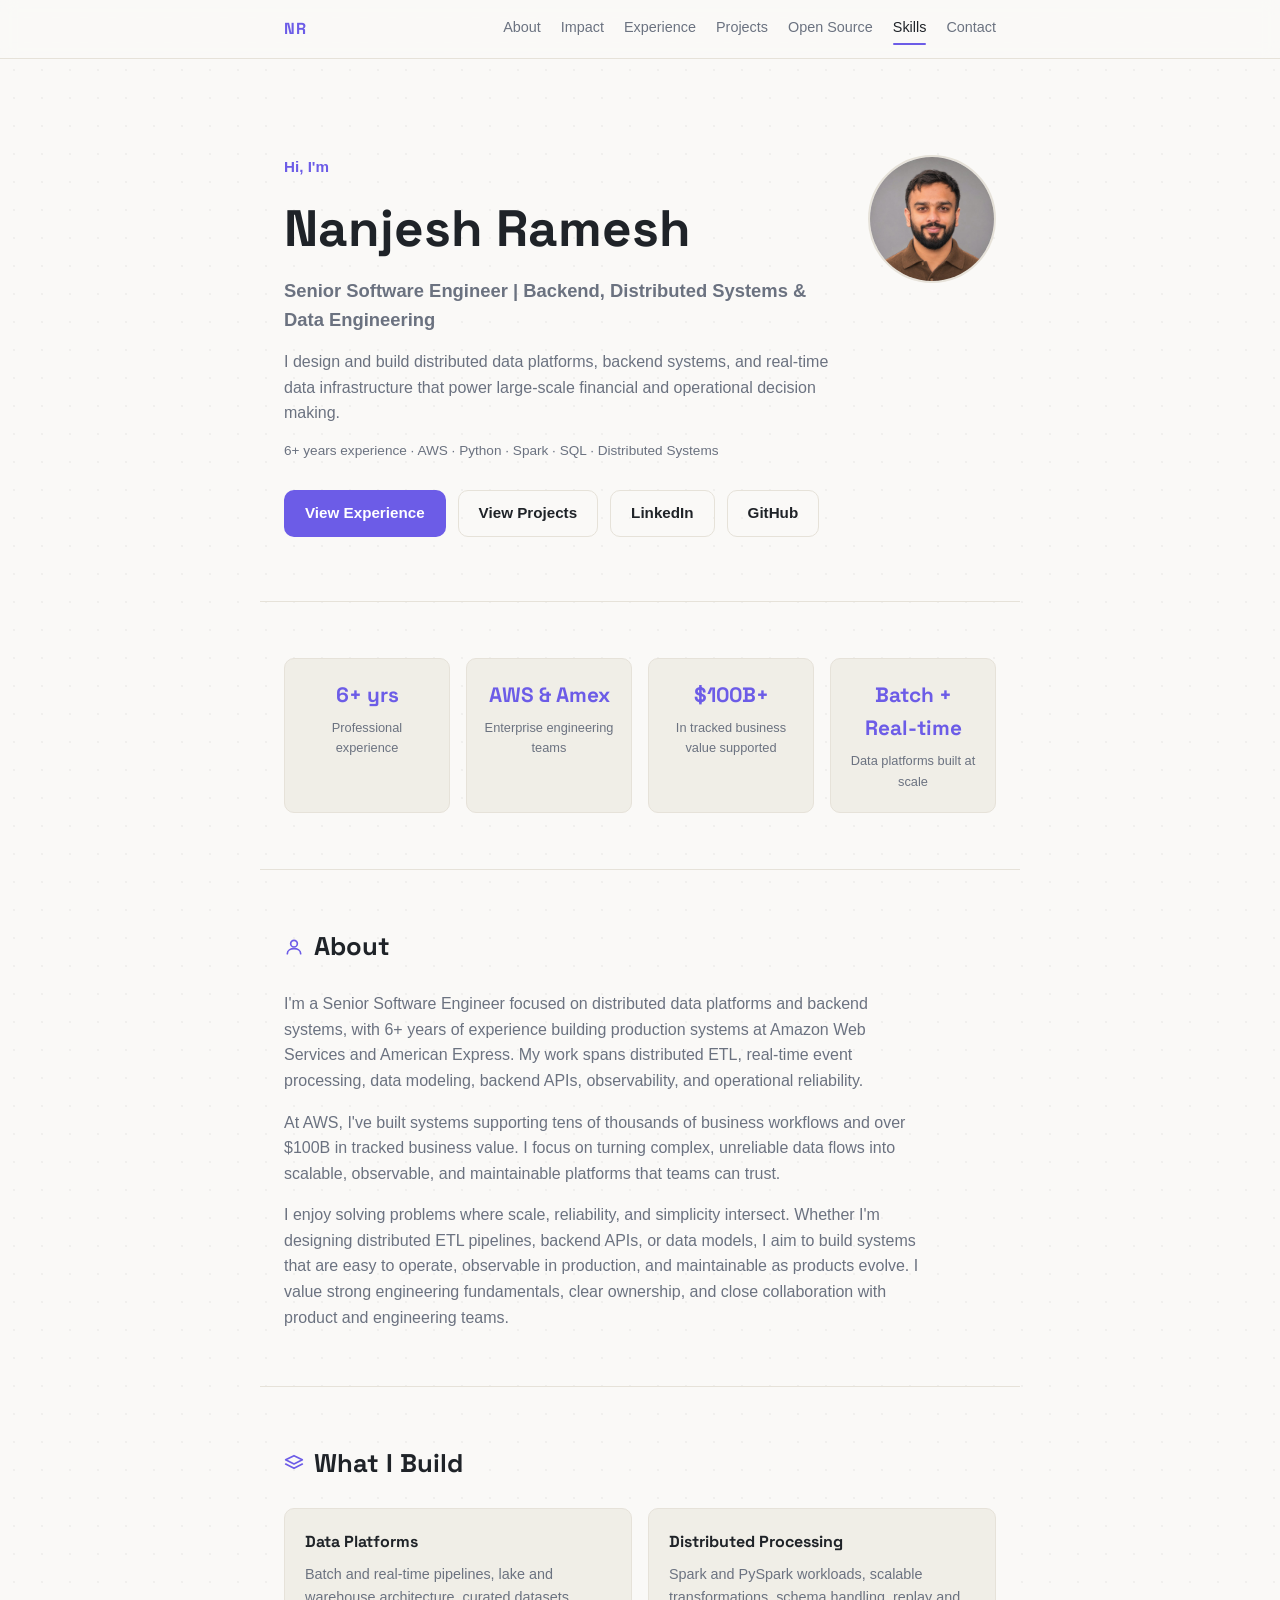
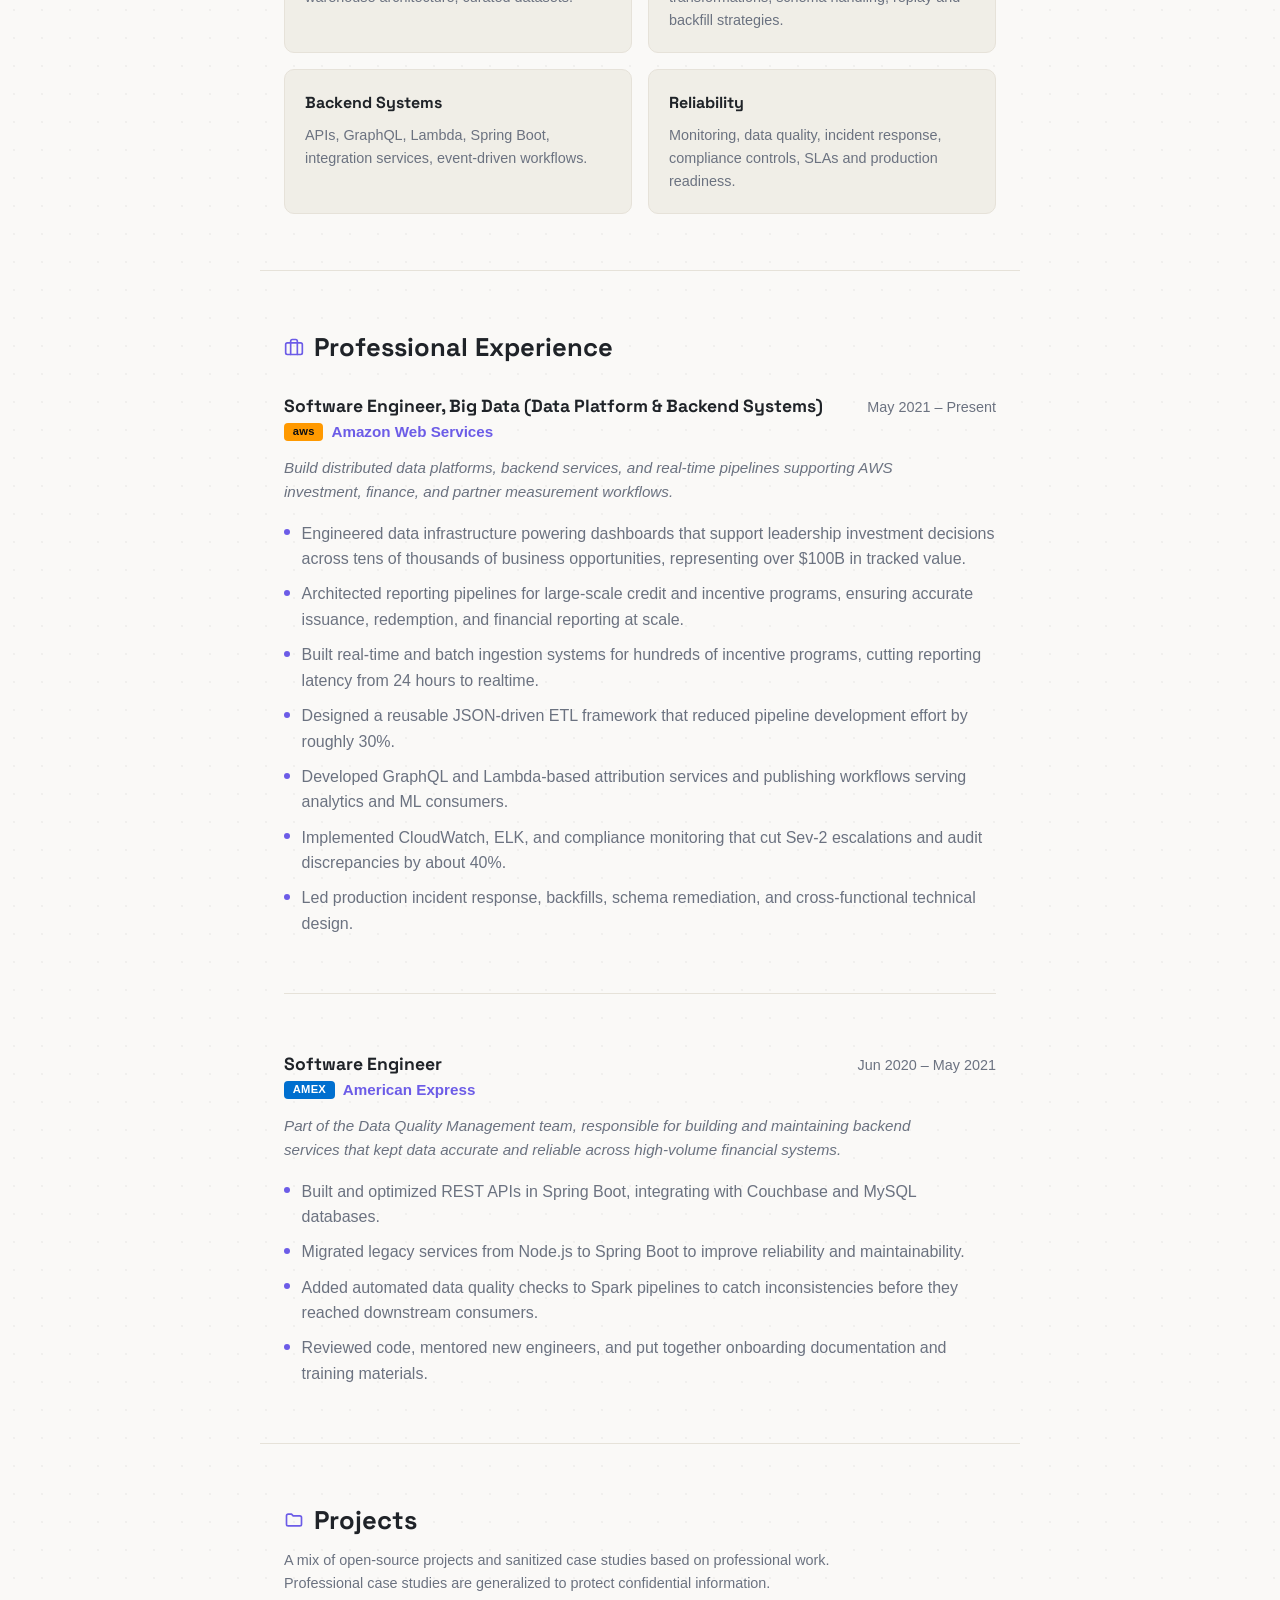
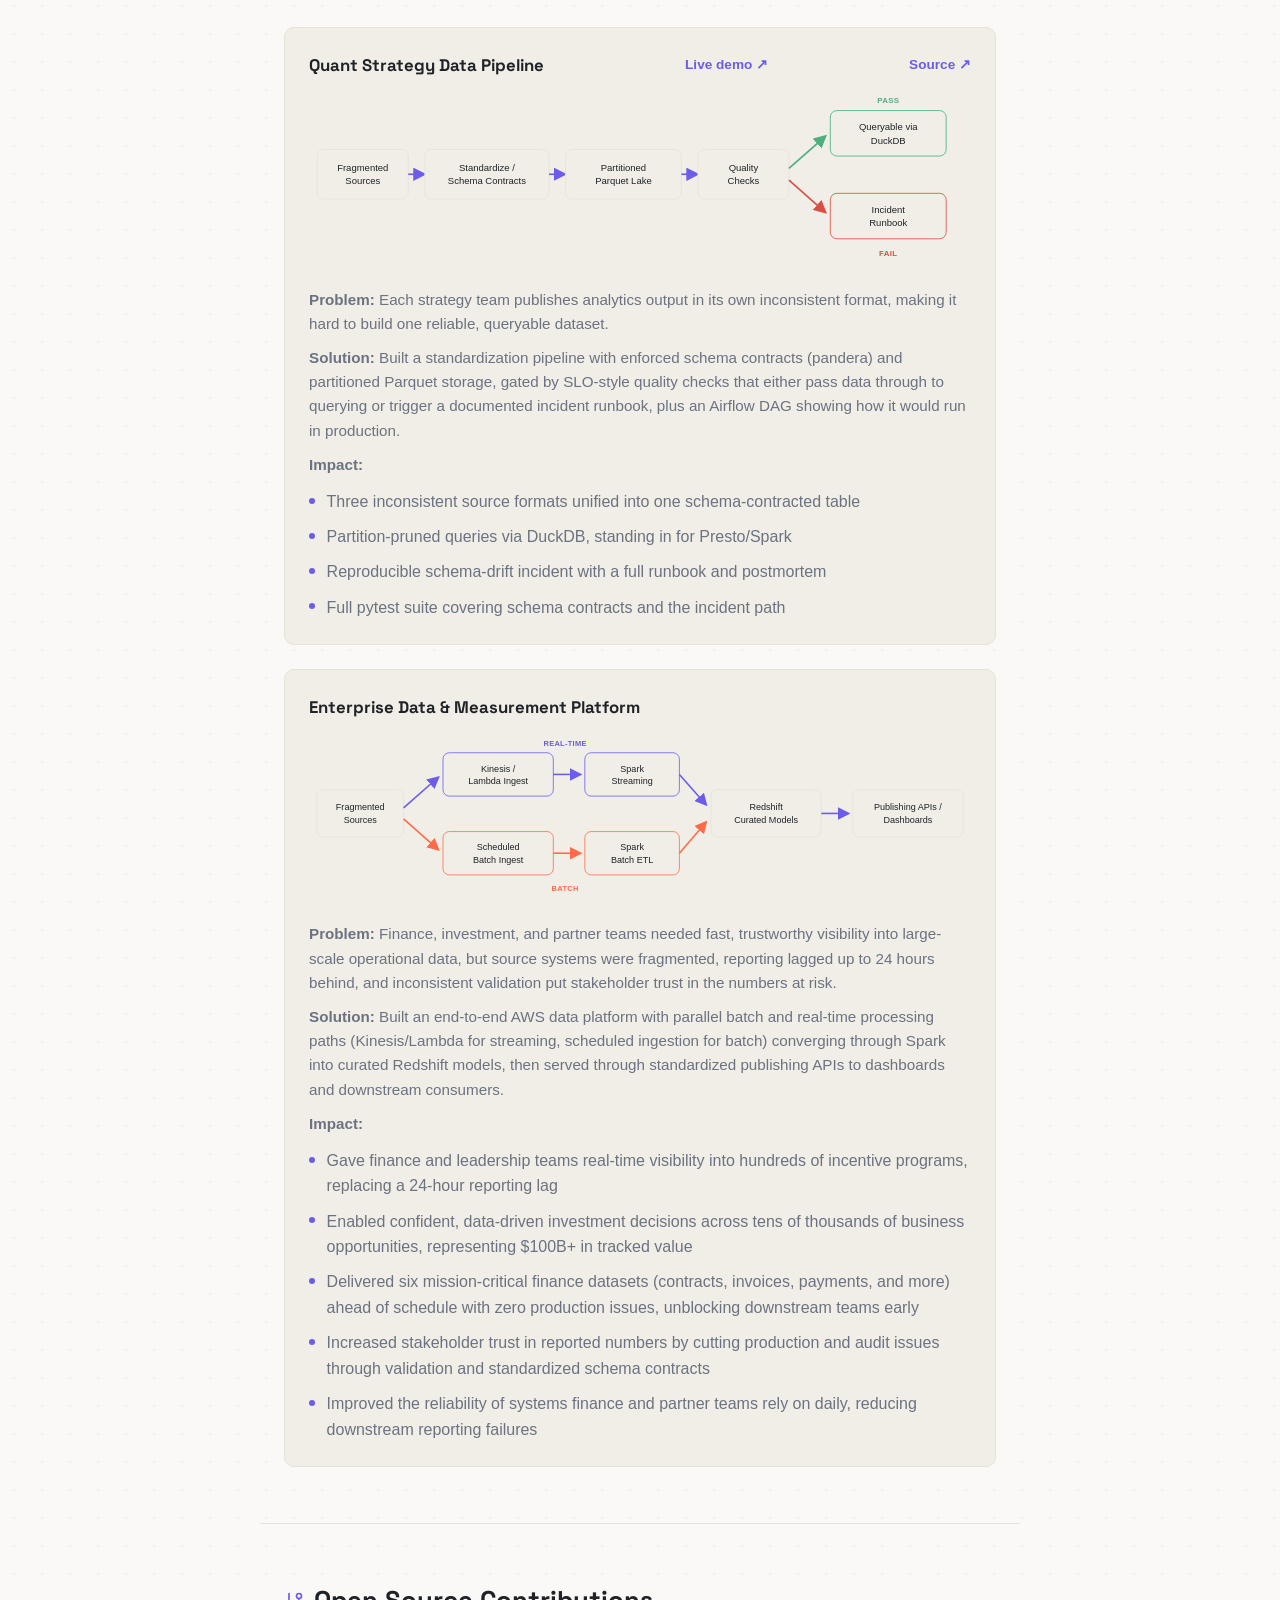
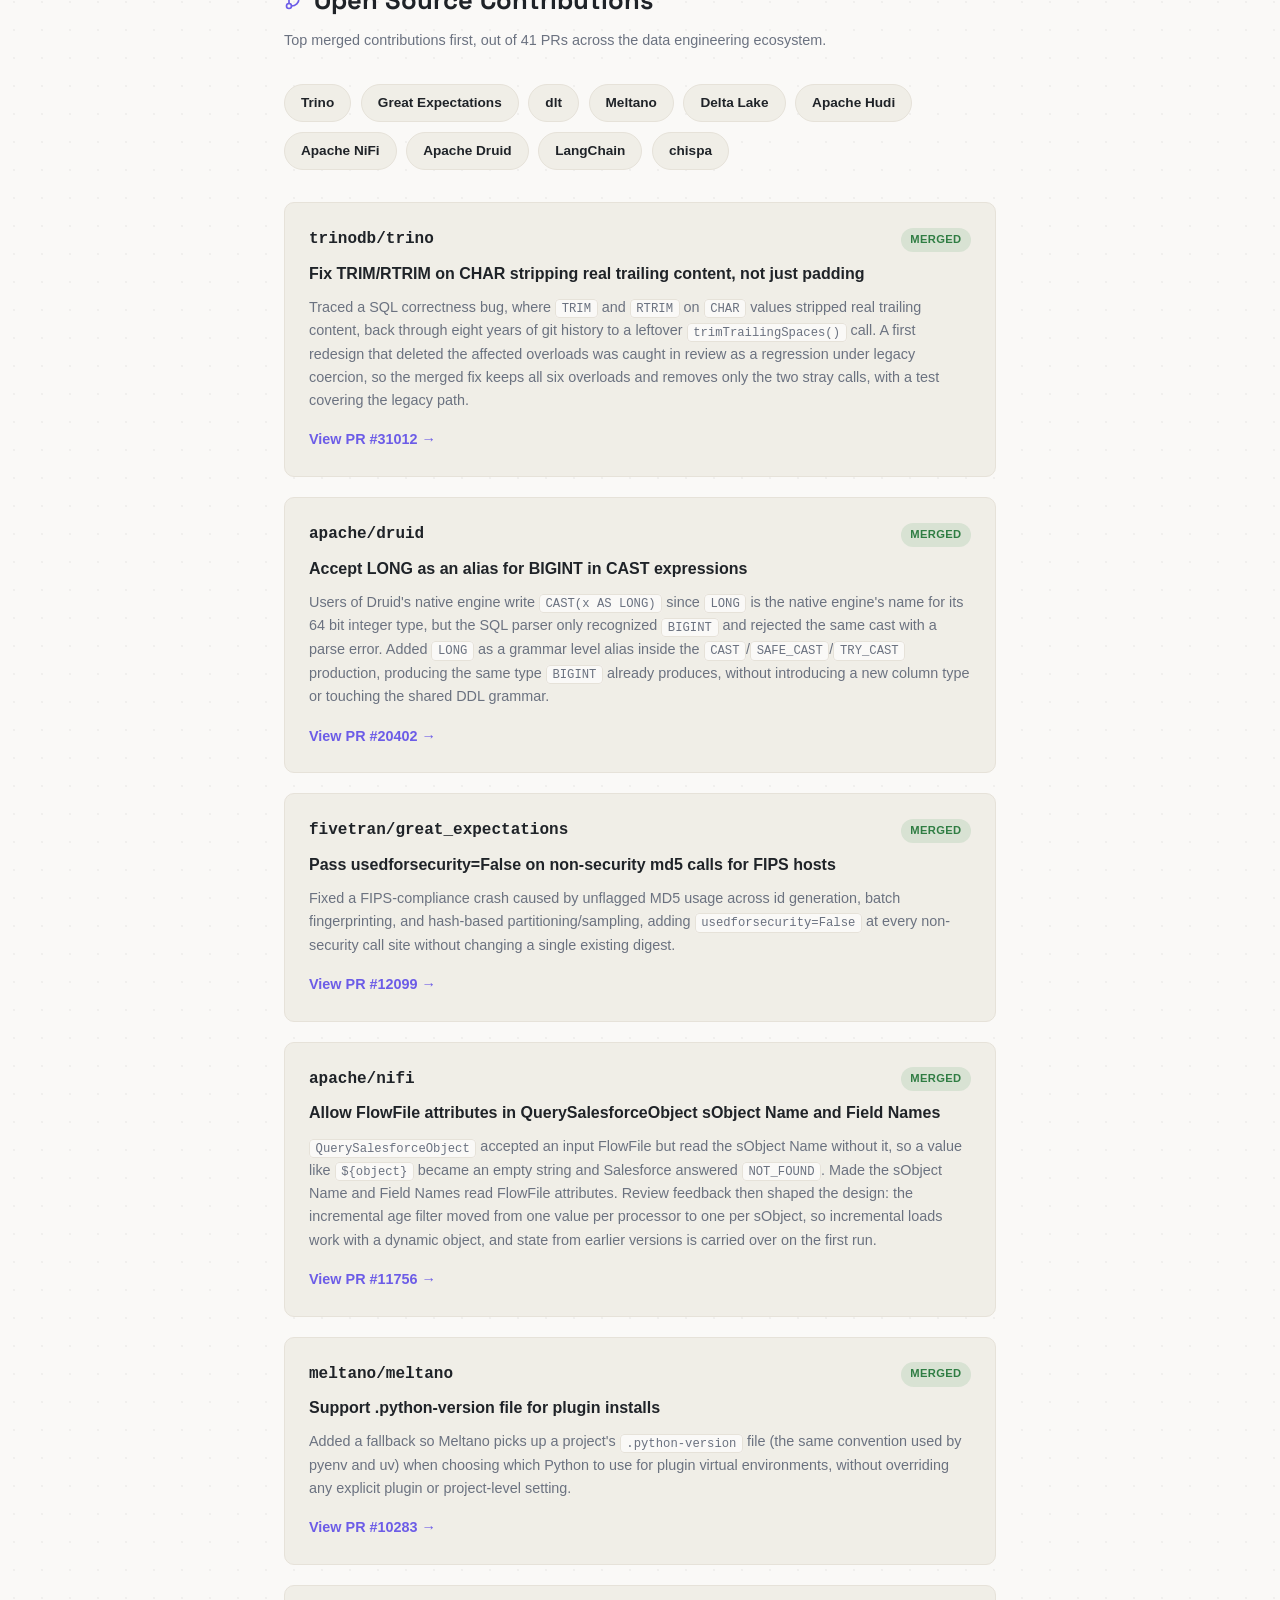
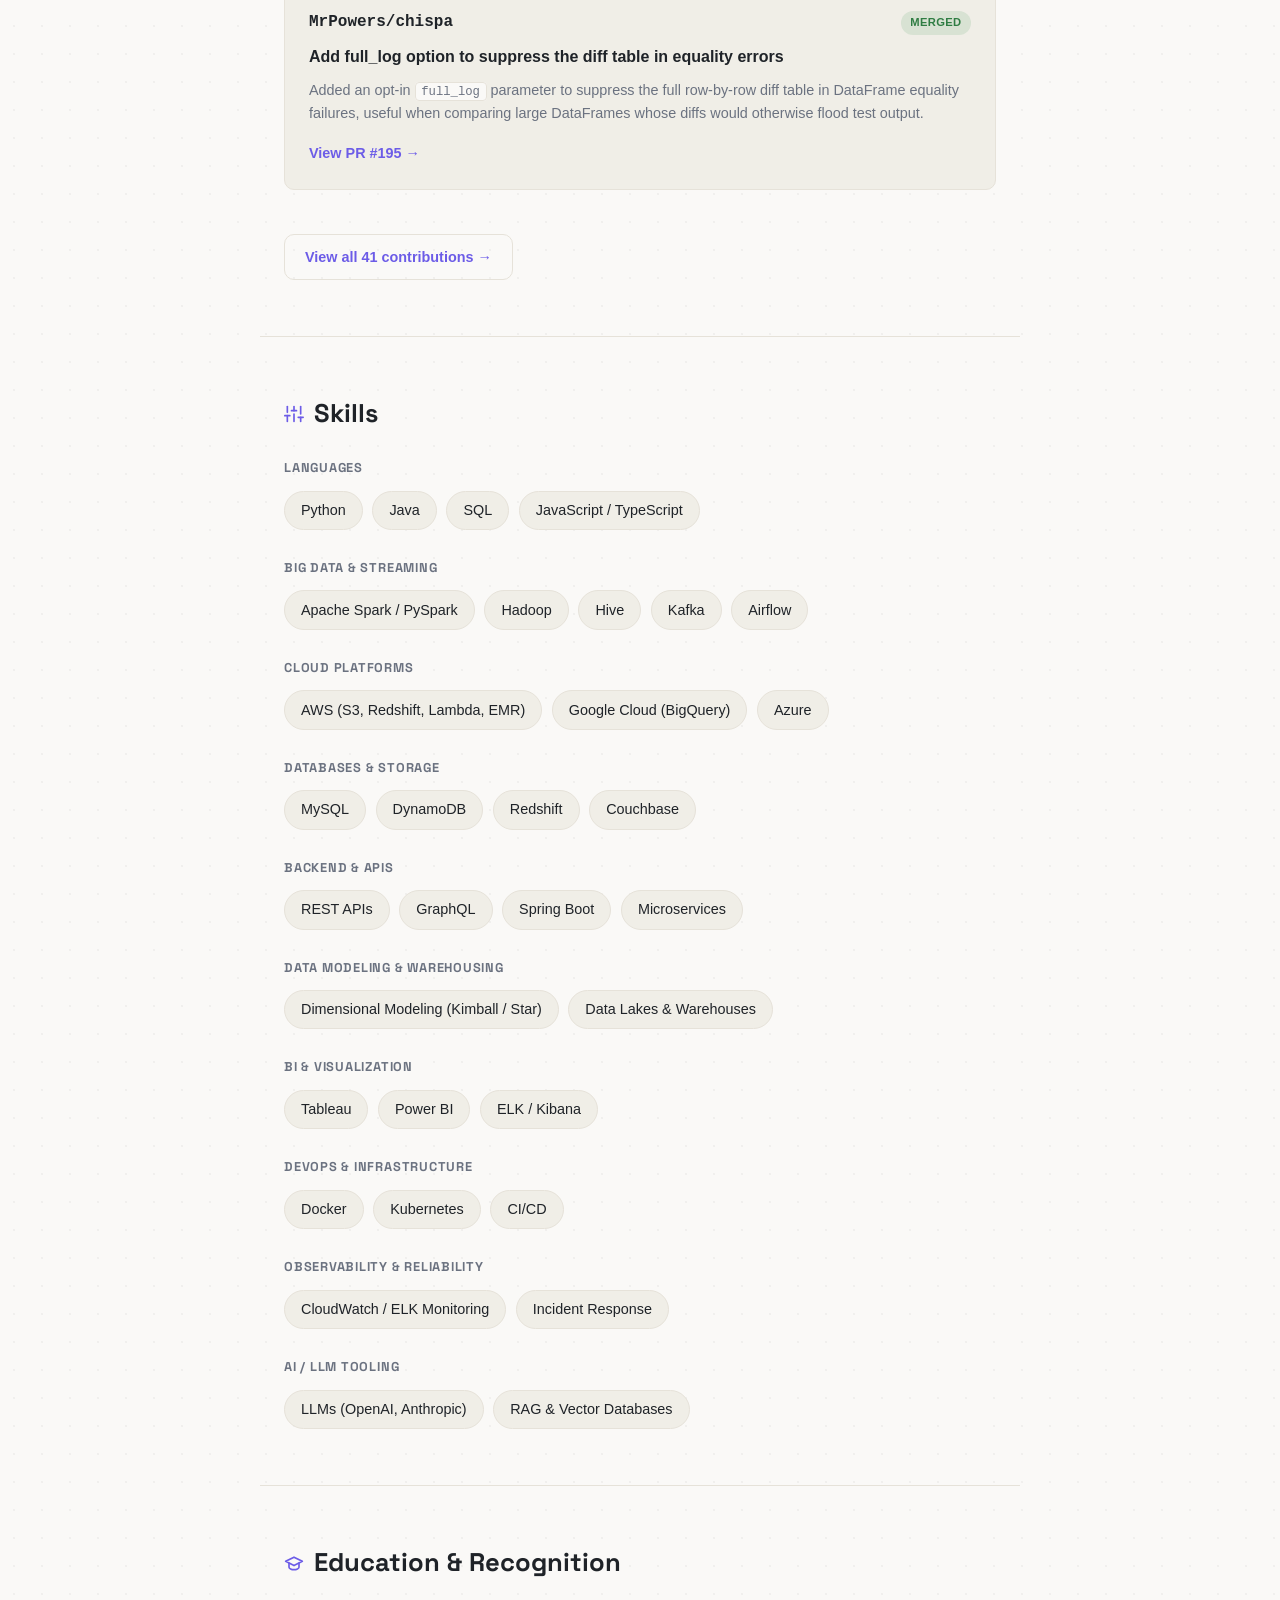
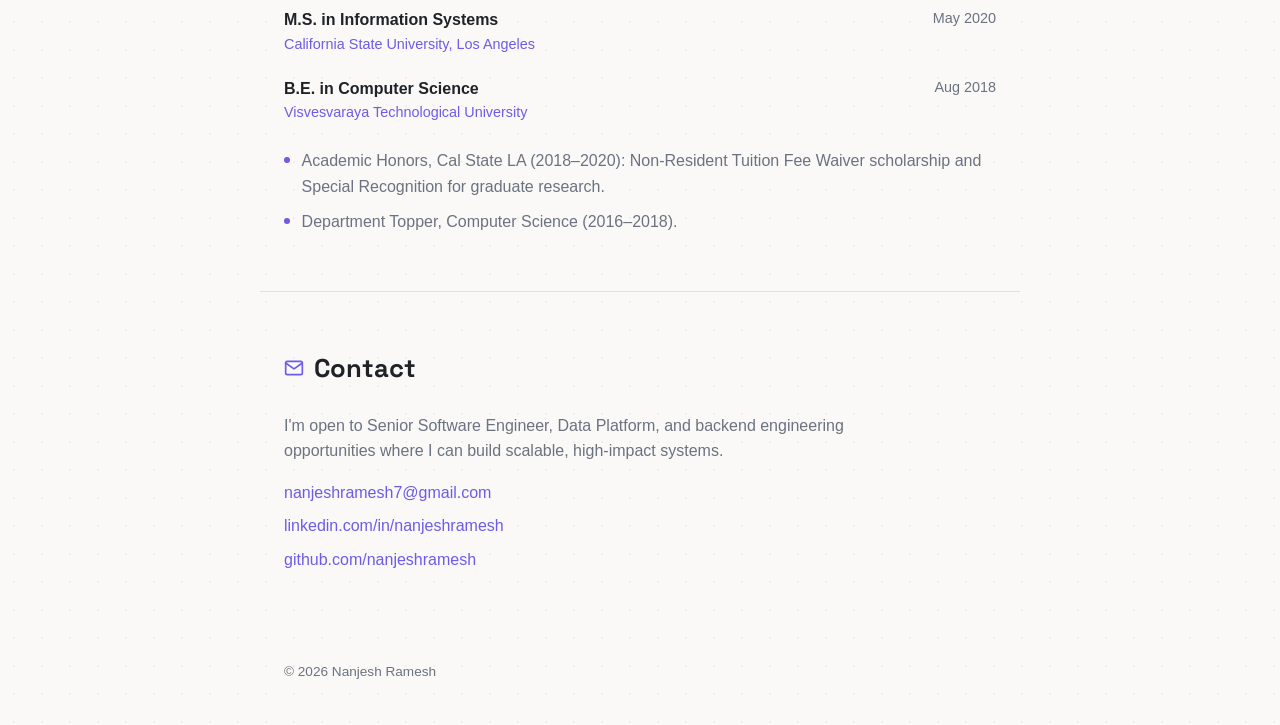
==== index.html @ e5a733e3 "Add open GE PR #12367 (41 PRs, 24 merged, 17 open)" ====
<!DOCTYPE html>
<html lang="en">
<head>
  <meta charset="UTF-8">
  <meta name="viewport" content="width=device-width, initial-scale=1.0">
  <meta name="description" content="Nanjesh Ramesh is a Senior Software Engineer with 6+ years building distributed data platforms and backend systems at AWS and American Express.">
  <meta property="og:type" content="website">
  <meta property="og:title" content="Nanjesh Ramesh, Senior Software Engineer">
  <meta property="og:description" content="Senior Software Engineer with 6+ years building distributed data platforms and backend systems at AWS and American Express.">
  <meta property="og:image" content="https://nanjeshramesh.github.io/headshot.jpg">
  <meta property="og:url" content="https://nanjeshramesh.github.io/">
  <meta name="twitter:card" content="summary">
  <meta name="twitter:title" content="Nanjesh Ramesh, Senior Software Engineer">
  <meta name="twitter:description" content="Senior Software Engineer with 6+ years building distributed data platforms and backend systems at AWS and American Express.">
  <meta name="twitter:image" content="https://nanjeshramesh.github.io/headshot.jpg">
  <title>Nanjesh Ramesh, Senior Software Engineer | Backend, Distributed Systems &amp; Data Engineering</title>
  <link rel="icon" href="favicon.ico" sizes="any">
  <link rel="icon" type="image/png" sizes="32x32" href="favicon-32.png">
  <link rel="apple-touch-icon" href="apple-touch-icon.png">
  <link rel="preconnect" href="https://fonts.googleapis.com">
  <link rel="preconnect" href="https://fonts.gstatic.com" crossorigin>
  <link href="https://fonts.googleapis.com/css2?family=Space+Grotesk:wght@500;600;700&display=swap" rel="stylesheet">
  <link rel="stylesheet" href="style.css?v=7">
</head>
<body>
  <header class="nav">
    <div class="nav-inner">
      <a href="#top" class="logo">NR</a>
      <nav class="nav-links">
        <a href="#about" data-nav="about">About</a>
        <a href="#impact" data-nav="impact">Impact</a>
        <a href="#experience" data-nav="experience">Experience</a>
        <a href="#projects" data-nav="projects">Projects</a>
        <a href="#opensource" data-nav="opensource">Open Source</a>
        <a href="#skills" data-nav="skills">Skills</a>
        <a href="#contact" data-nav="contact">Contact</a>
      </nav>
    </div>
  </header>

  <main>
    <section id="top" class="hero">
      <div class="hero-grid">
        <div class="hero-text">
          <p class="eyebrow">Hi, I'm</p>
          <h1>Nanjesh Ramesh</h1>
          <p class="title">Senior Software Engineer | Backend, Distributed Systems &amp; Data Engineering</p>
          <p class="hero-support">
            I design and build distributed data platforms, backend systems, and real-time data
            infrastructure that power large-scale financial and operational decision making.
          </p>
          <p class="hero-tags">6+ years experience · AWS · Python · Spark · SQL · Distributed Systems</p>
          <div class="hero-links">
            <a href="#experience" class="btn btn-primary">View Experience</a>
            <a href="#projects" class="btn btn-secondary">View Projects</a>
            <a href="https://www.linkedin.com/in/nanjeshramesh/" target="_blank" rel="noopener" class="btn btn-secondary">LinkedIn</a>
            <a href="https://github.com/nanjeshramesh" target="_blank" rel="noopener" class="btn btn-secondary">GitHub</a>
          </div>
        </div>
        <img src="headshot.jpg?v=2" alt="Nanjesh Ramesh" class="hero-photo">
      </div>
    </section>

    <section id="impact" class="section">
      <div class="stats-grid">
        <div class="stat-card reveal">
          <p class="stat-value">6+ yrs</p>
          <p class="stat-label">Professional experience</p>
        </div>
        <div class="stat-card reveal">
          <p class="stat-value">AWS &amp; Amex</p>
          <p class="stat-label">Enterprise engineering teams</p>
        </div>
        <div class="stat-card reveal">
          <p class="stat-value">$100B+</p>
          <p class="stat-label">In tracked business value supported</p>
        </div>
        <div class="stat-card reveal">
          <p class="stat-value">Batch + Real-time</p>
          <p class="stat-label">Data platforms built at scale</p>
        </div>
      </div>
    </section>

    <section id="about" class="section">
      <h2 class="section-title"><svg class="icon" viewBox="0 0 24 24" fill="none" stroke="currentColor" stroke-width="2" stroke-linecap="round" stroke-linejoin="round"><circle cx="12" cy="8" r="4"/><path d="M4 20c0-4 4-6 8-6s8 2 8 6"/></svg>About</h2>
      <p class="about-text reveal">
        I'm a Senior Software Engineer focused on distributed data platforms and backend
        systems, with 6+ years of experience building production systems at Amazon Web
        Services and American Express. My work spans distributed ETL, real-time event
        processing, data modeling, backend APIs, observability, and operational reliability.
      </p>
      <p class="about-text reveal">
        At AWS, I've built systems supporting tens of thousands of business workflows and
        over $100B in tracked business value. I focus on turning complex, unreliable data
        flows into scalable, observable, and maintainable platforms that teams can trust.
      </p>
      <p class="about-text reveal">
        I enjoy solving problems where scale, reliability, and simplicity intersect. Whether
        I'm designing distributed ETL pipelines, backend APIs, or data models, I aim to build
        systems that are easy to operate, observable in production, and maintainable as
        products evolve. I value strong engineering fundamentals, clear ownership, and close
        collaboration with product and engineering teams.
      </p>
    </section>

    <section id="build" class="section">
      <h2 class="section-title"><svg class="icon" viewBox="0 0 24 24" fill="none" stroke="currentColor" stroke-width="2" stroke-linecap="round" stroke-linejoin="round"><polygon points="12 2 2 7 12 12 22 7 12 2"/><polyline points="2 12 12 17 22 12"/></svg>What I Build</h2>
      <div class="build-grid">
        <div class="build-card reveal">
          <h3 class="build-title">Data Platforms</h3>
          <p class="build-desc">Batch and real-time pipelines, lake and warehouse architecture, curated datasets.</p>
        </div>
        <div class="build-card reveal">
          <h3 class="build-title">Distributed Processing</h3>
          <p class="build-desc">Spark and PySpark workloads, scalable transformations, schema handling, replay and backfill strategies.</p>
        </div>
        <div class="build-card reveal">
          <h3 class="build-title">Backend Systems</h3>
          <p class="build-desc">APIs, GraphQL, Lambda, Spring Boot, integration services, event-driven workflows.</p>
        </div>
        <div class="build-card reveal">
          <h3 class="build-title">Reliability</h3>
          <p class="build-desc">Monitoring, data quality, incident response, compliance controls, SLAs and production readiness.</p>
        </div>
      </div>
    </section>

    <section id="experience" class="section">
      <h2 class="section-title"><svg class="icon" viewBox="0 0 24 24" fill="none" stroke="currentColor" stroke-width="2" stroke-linecap="round" stroke-linejoin="round"><rect x="2" y="7" width="20" height="14" rx="2"/><path d="M16 21V5a2 2 0 0 0-2-2h-4a2 2 0 0 0-2 2v16"/></svg>Professional Experience</h2>

      <div class="job reveal">
        <div class="job-header">
          <div>
            <h3 class="job-role">Software Engineer, Big Data (Data Platform &amp; Backend Systems)</h3>
            <p class="job-company"><span class="company-badge company-badge--aws">aws</span> Amazon Web Services</p>
          </div>
          <p class="job-dates">May 2021 – Present</p>
        </div>
        <p class="job-summary">
          Build distributed data platforms, backend services, and real-time pipelines
          supporting AWS investment, finance, and partner measurement workflows.
        </p>
        <ul class="job-list">
          <li>Engineered data infrastructure powering dashboards that support leadership investment decisions across tens of thousands of business opportunities, representing over $100B in tracked value.</li>
          <li>Architected reporting pipelines for large-scale credit and incentive programs, ensuring accurate issuance, redemption, and financial reporting at scale.</li>
          <li>Built real-time and batch ingestion systems for hundreds of incentive programs, cutting reporting latency from 24 hours to realtime.</li>
          <li>Designed a reusable JSON-driven ETL framework that reduced pipeline development effort by roughly 30%.</li>
          <li>Developed GraphQL and Lambda-based attribution services and publishing workflows serving analytics and ML consumers.</li>
          <li>Implemented CloudWatch, ELK, and compliance monitoring that cut Sev-2 escalations and audit discrepancies by about 40%.</li>
          <li>Led production incident response, backfills, schema remediation, and cross-functional technical design.</li>
        </ul>
      </div>

      <div class="job reveal">
        <div class="job-header">
          <div>
            <h3 class="job-role">Software Engineer</h3>
            <p class="job-company"><span class="company-badge company-badge--amex">amex</span> American Express</p>
          </div>
          <p class="job-dates">Jun 2020 – May 2021</p>
        </div>
        <p class="job-summary">
          Part of the Data Quality Management team, responsible for building and maintaining
          backend services that kept data accurate and reliable across high-volume financial
          systems.
        </p>
        <ul class="job-list">
          <li>Built and optimized REST APIs in Spring Boot, integrating with Couchbase and MySQL databases.</li>
          <li>Migrated legacy services from Node.js to Spring Boot to improve reliability and maintainability.</li>
          <li>Added automated data quality checks to Spark pipelines to catch inconsistencies before they reached downstream consumers.</li>
          <li>Reviewed code, mentored new engineers, and put together onboarding documentation and training materials.</li>
        </ul>
      </div>
    </section>

    <section id="projects" class="section">
      <h2 class="section-title"><svg class="icon" viewBox="0 0 24 24" fill="none" stroke="currentColor" stroke-width="2" stroke-linecap="round" stroke-linejoin="round"><path d="M3 7a2 2 0 0 1 2-2h4l2 2h8a2 2 0 0 1 2 2v8a2 2 0 0 1-2 2H5a2 2 0 0 1-2-2V7Z"/></svg>Projects</h2>
      <p class="section-subtitle">A mix of open-source projects and sanitized case studies based on professional work. Professional case studies are generalized to protect confidential information.</p>

      <div class="project-card reveal">
        <div class="project-header">
          <h3 class="project-title">Quant Strategy Data Pipeline</h3>
          <a href="/projects/quant-strategy-data-pipeline/" class="project-link">Live demo ↗</a> <a href="https://github.com/nanjeshramesh/quant-strategy-data-pipeline" target="_blank" rel="noopener" class="project-link">Source ↗</a>
        </div>
        <svg viewBox="0 0 800 200" class="arch-diagram" role="img" aria-label="Architecture: Fragmented Sources to Standardize and Schema Contracts to Partitioned Parquet Lake to Quality Checks, which then branch into a pass path serving queryable data and a fail path triggering an incident runbook">
          <defs>
            <marker id="arrow0" markerWidth="8" markerHeight="8" refX="6" refY="4" orient="auto">
              <path d="M0,0 L8,4 L0,8 Z" fill="var(--accent)"/>
            </marker>
            <marker id="arrow0-pass" markerWidth="8" markerHeight="8" refX="6" refY="4" orient="auto">
              <path d="M0,0 L8,4 L0,8 Z" fill="#4caf7d"/>
            </marker>
            <marker id="arrow0-fail" markerWidth="8" markerHeight="8" refX="6" refY="4" orient="auto">
              <path d="M0,0 L8,4 L0,8 Z" fill="#d94f45"/>
            </marker>
          </defs>
          <g font-family="inherit" font-size="11.5" fill="var(--text)">
            <text x="700" y="11" text-anchor="middle" font-size="9.5" font-weight="700" letter-spacing="0.04em" fill="#4caf7d">PASS</text>
            <text x="700" y="196" text-anchor="middle" font-size="9.5" font-weight="700" letter-spacing="0.04em" fill="#d94f45">FAIL</text>

            <rect x="10" y="67" width="110" height="60" rx="8" fill="var(--bg-alt)" stroke="var(--border)"/>
            <text x="65" y="93" text-anchor="middle">Fragmented</text>
            <text x="65" y="109" text-anchor="middle">Sources</text>

            <line x1="120" y1="97" x2="138" y2="97" stroke="var(--accent)" stroke-width="2" marker-end="url(#arrow0)"/>

            <rect x="140" y="67" width="150" height="60" rx="8" fill="var(--bg-alt)" stroke="var(--border)"/>
            <text x="215" y="93" text-anchor="middle">Standardize /</text>
            <text x="215" y="109" text-anchor="middle">Schema Contracts</text>

            <line x1="290" y1="97" x2="308" y2="97" stroke="var(--accent)" stroke-width="2" marker-end="url(#arrow0)"/>

            <rect x="310" y="67" width="140" height="60" rx="8" fill="var(--bg-alt)" stroke="var(--border)"/>
            <text x="380" y="93" text-anchor="middle">Partitioned</text>
            <text x="380" y="109" text-anchor="middle">Parquet Lake</text>

            <line x1="450" y1="97" x2="468" y2="97" stroke="var(--accent)" stroke-width="2" marker-end="url(#arrow0)"/>

            <rect x="470" y="67" width="110" height="60" rx="8" fill="var(--bg-alt)" stroke="var(--border)"/>
            <text x="525" y="93" text-anchor="middle">Quality</text>
            <text x="525" y="109" text-anchor="middle">Checks</text>

            <line x1="580" y1="90" x2="623" y2="52" stroke="#4caf7d" stroke-width="2" marker-end="url(#arrow0-pass)"/>
            <line x1="580" y1="104" x2="623" y2="142" stroke="#d94f45" stroke-width="2" marker-end="url(#arrow0-fail)"/>

            <rect x="630" y="20" width="140" height="55" rx="8" fill="var(--bg-alt)" stroke="#4caf7d"/>
            <text x="700" y="44" text-anchor="middle">Queryable via</text>
            <text x="700" y="60" text-anchor="middle">DuckDB</text>

            <rect x="630" y="120" width="140" height="55" rx="8" fill="var(--bg-alt)" stroke="#d94f45"/>
            <text x="700" y="144" text-anchor="middle">Incident</text>
            <text x="700" y="160" text-anchor="middle">Runbook</text>
          </g>
        </svg>
        <div class="project-body">
          <p><strong>Problem:</strong> Each strategy team publishes analytics output in its own inconsistent format, making it hard to build one reliable, queryable dataset.</p>
          <p><strong>Solution:</strong> Built a standardization pipeline with enforced schema contracts (pandera) and partitioned Parquet storage, gated by SLO-style quality checks that either pass data through to querying or trigger a documented incident runbook, plus an Airflow DAG showing how it would run in production.</p>
          <p><strong>Impact:</strong></p>
          <ul class="job-list">
            <li>Three inconsistent source formats unified into one schema-contracted table</li>
            <li>Partition-pruned queries via DuckDB, standing in for Presto/Spark</li>
            <li>Reproducible schema-drift incident with a full runbook and postmortem</li>
            <li>Full pytest suite covering schema contracts and the incident path</li>
          </ul>
        </div>
      </div>


      <div class="project-card reveal">
        <h3 class="project-title">Enterprise Data &amp; Measurement Platform</h3>
        <svg viewBox="0 0 840 200" class="arch-diagram" role="img" aria-label="Architecture: Fragmented Sources split into a real-time path (Kinesis/Lambda, Spark Streaming) and a batch path (scheduled ingest, Spark Batch ETL), both converging into Redshift Curated Models and then Publishing APIs and Dashboards">
          <defs>
            <marker id="arrow-main" markerWidth="8" markerHeight="8" refX="6" refY="4" orient="auto">
              <path d="M0,0 L8,4 L0,8 Z" fill="var(--accent)"/>
            </marker>
            <marker id="arrow-batch" markerWidth="8" markerHeight="8" refX="6" refY="4" orient="auto">
              <path d="M0,0 L8,4 L0,8 Z" fill="#ff6b4a"/>
            </marker>
          </defs>
          <g font-family="inherit" font-size="11.5" fill="var(--text)">
            <text x="325" y="11" text-anchor="middle" font-size="9.5" font-weight="700" letter-spacing="0.04em" fill="var(--accent)">REAL-TIME</text>
            <text x="325" y="196" text-anchor="middle" font-size="9.5" font-weight="700" letter-spacing="0.04em" fill="#ff6b4a">BATCH</text>

            <rect x="10" y="67" width="110" height="60" rx="8" fill="var(--bg-alt)" stroke="var(--border)"/>
            <text x="65" y="93" text-anchor="middle">Fragmented</text>
            <text x="65" y="109" text-anchor="middle">Sources</text>

            <line x1="120" y1="90" x2="163" y2="52" stroke="var(--accent)" stroke-width="2" marker-end="url(#arrow-main)"/>
            <line x1="120" y1="104" x2="163" y2="142" stroke="#ff6b4a" stroke-width="2" marker-end="url(#arrow-batch)"/>

            <rect x="170" y="20" width="140" height="55" rx="8" fill="var(--bg-alt)" stroke="var(--accent)"/>
            <text x="240" y="44" text-anchor="middle">Kinesis /</text>
            <text x="240" y="60" text-anchor="middle">Lambda Ingest</text>

            <rect x="170" y="120" width="140" height="55" rx="8" fill="var(--bg-alt)" stroke="#ff6b4a"/>
            <text x="240" y="144" text-anchor="middle">Scheduled</text>
            <text x="240" y="160" text-anchor="middle">Batch Ingest</text>

            <line x1="310" y1="47.5" x2="343" y2="47.5" stroke="var(--accent)" stroke-width="2" marker-end="url(#arrow-main)"/>
            <line x1="310" y1="147.5" x2="343" y2="147.5" stroke="#ff6b4a" stroke-width="2" marker-end="url(#arrow-batch)"/>

            <rect x="350" y="20" width="120" height="55" rx="8" fill="var(--bg-alt)" stroke="var(--accent)"/>
            <text x="410" y="44" text-anchor="middle">Spark</text>
            <text x="410" y="60" text-anchor="middle">Streaming</text>

            <rect x="350" y="120" width="120" height="55" rx="8" fill="var(--bg-alt)" stroke="#ff6b4a"/>
            <text x="410" y="144" text-anchor="middle">Spark</text>
            <text x="410" y="160" text-anchor="middle">Batch ETL</text>

            <line x1="470" y1="47.5" x2="503" y2="85" stroke="var(--accent)" stroke-width="2" marker-end="url(#arrow-main)"/>
            <line x1="470" y1="147.5" x2="503" y2="109" stroke="#ff6b4a" stroke-width="2" marker-end="url(#arrow-batch)"/>

            <rect x="510" y="67" width="140" height="60" rx="8" fill="var(--bg-alt)" stroke="var(--border)"/>
            <text x="580" y="93" text-anchor="middle">Redshift</text>
            <text x="580" y="109" text-anchor="middle">Curated Models</text>

            <line x1="650" y1="97" x2="683" y2="97" stroke="var(--accent)" stroke-width="2" marker-end="url(#arrow-main)"/>

            <rect x="690" y="67" width="140" height="60" rx="8" fill="var(--bg-alt)" stroke="var(--border)"/>
            <text x="760" y="93" text-anchor="middle">Publishing APIs /</text>
            <text x="760" y="109" text-anchor="middle">Dashboards</text>
          </g>
        </svg>
        <div class="project-body">
          <p><strong>Problem:</strong> Finance, investment, and partner teams needed fast, trustworthy visibility into large-scale operational data, but source systems were fragmented, reporting lagged up to 24 hours behind, and inconsistent validation put stakeholder trust in the numbers at risk.</p>
          <p><strong>Solution:</strong> Built an end-to-end AWS data platform with parallel batch and real-time processing paths (Kinesis/Lambda for streaming, scheduled ingestion for batch) converging through Spark into curated Redshift models, then served through standardized publishing APIs to dashboards and downstream consumers.</p>
          <p><strong>Impact:</strong></p>
          <ul class="job-list">
            <li>Gave finance and leadership teams real-time visibility into hundreds of incentive programs, replacing a 24-hour reporting lag</li>
            <li>Enabled confident, data-driven investment decisions across tens of thousands of business opportunities, representing $100B+ in tracked value</li>
            <li>Delivered six mission-critical finance datasets (contracts, invoices, payments, and more) ahead of schedule with zero production issues, unblocking downstream teams early</li>
            <li>Increased stakeholder trust in reported numbers by cutting production and audit issues through validation and standardized schema contracts</li>
            <li>Improved the reliability of systems finance and partner teams rely on daily, reducing downstream reporting failures</li>
          </ul>
        </div>
      </div>
    </section>

    <section id="opensource" class="section">
      <h2 class="section-title"><svg class="icon" viewBox="0 0 24 24" fill="none" stroke="currentColor" stroke-width="2" stroke-linecap="round" stroke-linejoin="round"><line x1="6" y1="3" x2="6" y2="15"/><circle cx="18" cy="6" r="3"/><circle cx="6" cy="18" r="3"/><path d="M18 9a9 9 0 0 1-9 9"/></svg>Open Source Contributions</h2>
      <p class="section-subtitle">Top merged contributions first, out of 41 PRs across the data engineering ecosystem.</p>
      <ul class="oss-communities">
        <li><a href="https://github.com/trinodb/trino" target="_blank" rel="noopener">Trino</a></li>
        <li><a href="https://github.com/fivetran/great_expectations" target="_blank" rel="noopener">Great Expectations</a></li>
        <li><a href="https://github.com/dlt-hub/dlt" target="_blank" rel="noopener">dlt</a></li>
        <li><a href="https://github.com/meltano/meltano" target="_blank" rel="noopener">Meltano</a></li>
        <li><a href="https://github.com/delta-io/delta" target="_blank" rel="noopener">Delta Lake</a></li>
        <li><a href="https://github.com/apache/hudi" target="_blank" rel="noopener">Apache Hudi</a></li>
        <li><a href="https://github.com/apache/nifi" target="_blank" rel="noopener">Apache NiFi</a></li>
        <li><a href="https://github.com/apache/druid" target="_blank" rel="noopener">Apache Druid</a></li>
        <li><a href="https://github.com/langchain-ai/langsmith-sdk" target="_blank" rel="noopener">LangChain</a></li>
        <li><a href="https://github.com/MrPowers/chispa" target="_blank" rel="noopener">chispa</a></li>
      </ul>

      <div class="oss-card reveal">
        <div class="oss-header">
          <h3 class="oss-title">trinodb/trino</h3>
          <span class="oss-status oss-status--merged">Merged</span>
        </div>
        <p class="oss-pr-title">Fix TRIM/RTRIM on CHAR stripping real trailing content, not just padding</p>
        <p class="oss-desc">
          Traced a SQL correctness bug, where <code>TRIM</code> and <code>RTRIM</code> on
          <code>CHAR</code> values stripped real trailing content, back through eight years of
          git history to a leftover <code>trimTrailingSpaces()</code> call. A first redesign that
          deleted the affected overloads was caught in review as a regression under legacy
          coercion, so the merged fix keeps all six overloads and removes only the two stray
          calls, with a test covering the legacy path.
        </p>
        <a href="https://github.com/trinodb/trino/pull/31012" target="_blank" rel="noopener" class="oss-link">View PR #31012 →</a>
      </div>

      <div class="oss-card reveal">
        <div class="oss-header">
          <h3 class="oss-title">apache/druid</h3>
          <span class="oss-status oss-status--merged">Merged</span>
        </div>
        <p class="oss-pr-title">Accept LONG as an alias for BIGINT in CAST expressions</p>
        <p class="oss-desc">
          Users of Druid's native engine write <code>CAST(x AS LONG)</code> since
          <code>LONG</code> is the native engine's name for its 64 bit integer type, but the SQL
          parser only recognized <code>BIGINT</code> and rejected the same cast with a parse
          error. Added <code>LONG</code> as a grammar level alias inside the
          <code>CAST</code>/<code>SAFE_CAST</code>/<code>TRY_CAST</code> production, producing
          the same type <code>BIGINT</code> already produces, without introducing a new column
          type or touching the shared DDL grammar.
        </p>
        <a href="https://github.com/apache/druid/pull/20402" target="_blank" rel="noopener" class="oss-link">View PR #20402 →</a>
      </div>

      <div class="oss-card reveal">
        <div class="oss-header">
          <h3 class="oss-title">fivetran/great_expectations</h3>
          <span class="oss-status oss-status--merged">Merged</span>
        </div>
        <p class="oss-pr-title">Pass usedforsecurity=False on non-security md5 calls for FIPS hosts</p>
        <p class="oss-desc">
          Fixed a FIPS-compliance crash caused by unflagged MD5 usage across id generation,
          batch fingerprinting, and hash-based partitioning/sampling, adding
          <code>usedforsecurity=False</code> at every non-security call site without changing a
          single existing digest.
        </p>
        <a href="https://github.com/fivetran/great_expectations/pull/12099" target="_blank" rel="noopener" class="oss-link">View PR #12099 →</a>
      </div>

      <div class="oss-card reveal">
        <div class="oss-header">
          <h3 class="oss-title">apache/nifi</h3>
          <span class="oss-status oss-status--merged">Merged</span>
        </div>
        <p class="oss-pr-title">Allow FlowFile attributes in QuerySalesforceObject sObject Name and Field Names</p>
        <p class="oss-desc">
          <code>QuerySalesforceObject</code> accepted an input FlowFile but read the sObject Name
          without it, so a value like <code>${object}</code> became an empty string and Salesforce
          answered <code>NOT_FOUND</code>. Made the sObject Name and Field Names read FlowFile
          attributes. Review feedback then shaped the design: the incremental age filter moved from
          one value per processor to one per sObject, so incremental loads work with a dynamic
          object, and state from earlier versions is carried over on the first run.
        </p>
        <a href="https://github.com/apache/nifi/pull/11756" target="_blank" rel="noopener" class="oss-link">View PR #11756 →</a>
      </div>

      <div class="oss-card reveal">
        <div class="oss-header">
          <h3 class="oss-title">meltano/meltano</h3>
          <span class="oss-status oss-status--merged">Merged</span>
        </div>
        <p class="oss-pr-title">Support .python-version file for plugin installs</p>
        <p class="oss-desc">
          Added a fallback so Meltano picks up a project's <code>.python-version</code> file
          (the same convention used by pyenv and uv) when choosing which Python to use for
          plugin virtual environments, without overriding any explicit plugin or project-level
          setting.
        </p>
        <a href="https://github.com/meltano/meltano/pull/10283" target="_blank" rel="noopener" class="oss-link">View PR #10283 →</a>
      </div>

      <div class="oss-card reveal">
        <div class="oss-header">
          <h3 class="oss-title">MrPowers/chispa</h3>
          <span class="oss-status oss-status--merged">Merged</span>
        </div>
        <p class="oss-pr-title">Add full_log option to suppress the diff table in equality errors</p>
        <p class="oss-desc">
          Added an opt-in <code>full_log</code> parameter to suppress the full row-by-row diff
          table in DataFrame equality failures, useful when comparing large DataFrames whose diffs
          would otherwise flood test output.
        </p>
        <a href="https://github.com/MrPowers/chispa/pull/195" target="_blank" rel="noopener" class="oss-link">View PR #195 →</a>
      </div>

      <a href="open-source/" class="oss-view-all reveal">View all 41 contributions →</a>
    </section>

    <section id="skills" class="section">
      <h2 class="section-title"><svg class="icon" viewBox="0 0 24 24" fill="none" stroke="currentColor" stroke-width="2" stroke-linecap="round" stroke-linejoin="round"><line x1="4" y1="21" x2="4" y2="14"/><line x1="4" y1="10" x2="4" y2="3"/><line x1="12" y1="21" x2="12" y2="12"/><line x1="12" y1="8" x2="12" y2="3"/><line x1="20" y1="21" x2="20" y2="16"/><line x1="20" y1="12" x2="20" y2="3"/><line x1="1" y1="14" x2="7" y2="14"/><line x1="9" y1="8" x2="15" y2="8"/><line x1="17" y1="16" x2="23" y2="16"/></svg>Skills</h2>

      <div class="skill-group">
        <h3 class="skill-category">Languages</h3>
        <ul class="skills-grid">
          <li>Python</li>
          <li>Java</li>
          <li>SQL</li>
          <li>JavaScript / TypeScript</li>
        </ul>
      </div>

      <div class="skill-group">
        <h3 class="skill-category">Big Data &amp; Streaming</h3>
        <ul class="skills-grid">
          <li>Apache Spark / PySpark</li>
          <li>Hadoop</li>
          <li>Hive</li>
          <li>Kafka</li>
          <li>Airflow</li>
        </ul>
      </div>

      <div class="skill-group">
        <h3 class="skill-category">Cloud Platforms</h3>
        <ul class="skills-grid">
          <li>AWS (S3, Redshift, Lambda, EMR)</li>
          <li>Google Cloud (BigQuery)</li>
          <li>Azure</li>
        </ul>
      </div>

      <div class="skill-group">
        <h3 class="skill-category">Databases &amp; Storage</h3>
        <ul class="skills-grid">
          <li>MySQL</li>
          <li>DynamoDB</li>
          <li>Redshift</li>
          <li>Couchbase</li>
        </ul>
      </div>

      <div class="skill-group">
        <h3 class="skill-category">Backend &amp; APIs</h3>
        <ul class="skills-grid">
          <li>REST APIs</li>
          <li>GraphQL</li>
          <li>Spring Boot</li>
          <li>Microservices</li>
        </ul>
      </div>

      <div class="skill-group">
        <h3 class="skill-category">Data Modeling &amp; Warehousing</h3>
        <ul class="skills-grid">
          <li>Dimensional Modeling (Kimball / Star)</li>
          <li>Data Lakes &amp; Warehouses</li>
        </ul>
      </div>

      <div class="skill-group">
        <h3 class="skill-category">BI &amp; Visualization</h3>
        <ul class="skills-grid">
          <li>Tableau</li>
          <li>Power BI</li>
          <li>ELK / Kibana</li>
        </ul>
      </div>

      <div class="skill-group">
        <h3 class="skill-category">DevOps &amp; Infrastructure</h3>
        <ul class="skills-grid">
          <li>Docker</li>
          <li>Kubernetes</li>
          <li>CI/CD</li>
        </ul>
      </div>

      <div class="skill-group">
        <h3 class="skill-category">Observability &amp; Reliability</h3>
        <ul class="skills-grid">
          <li>CloudWatch / ELK Monitoring</li>
          <li>Incident Response</li>
        </ul>
      </div>

      <div class="skill-group">
        <h3 class="skill-category">AI / LLM Tooling</h3>
        <ul class="skills-grid">
          <li>LLMs (OpenAI, Anthropic)</li>
          <li>RAG &amp; Vector Databases</li>
        </ul>
      </div>
    </section>

    <section id="education" class="section">
      <h2 class="section-title"><svg class="icon" viewBox="0 0 24 24" fill="none" stroke="currentColor" stroke-width="2" stroke-linecap="round" stroke-linejoin="round"><path d="M22 10 12 5 2 10l10 5 10-5Z"/><path d="M6 12v5c0 1.5 3 3 6 3s6-1.5 6-3v-5"/></svg>Education &amp; Recognition</h2>
      <div class="edu-item reveal">
        <div class="edu-header">
          <p class="edu-degree">M.S. in Information Systems</p>
          <p class="edu-dates">May 2020</p>
        </div>
        <p class="edu-school">California State University, Los Angeles</p>
      </div>
      <div class="edu-item reveal">
        <div class="edu-header">
          <p class="edu-degree">B.E. in Computer Science</p>
          <p class="edu-dates">Aug 2018</p>
        </div>
        <p class="edu-school">Visvesvaraya Technological University</p>
      </div>
      <ul class="job-list edu-honors">
        <li>Academic Honors, Cal State LA (2018–2020): Non-Resident Tuition Fee Waiver scholarship and Special Recognition for graduate research.</li>
        <li>Department Topper, Computer Science (2016–2018).</li>
      </ul>
    </section>

    <section id="contact" class="section">
      <h2 class="section-title"><svg class="icon" viewBox="0 0 24 24" fill="none" stroke="currentColor" stroke-width="2" stroke-linecap="round" stroke-linejoin="round"><rect x="2" y="4" width="20" height="16" rx="2"/><path d="m2 6 10 7 10-7"/></svg>Contact</h2>
      <p class="about-text reveal">
        I'm open to Senior Software Engineer, Data Platform, and backend engineering opportunities
        where I can build scalable, high-impact systems.
      </p>
      <div class="contact-links reveal">
        <a href="mailto:nanjeshramesh7@gmail.com">nanjeshramesh7@gmail.com</a>
        <a href="https://www.linkedin.com/in/nanjeshramesh/" target="_blank" rel="noopener">linkedin.com/in/nanjeshramesh</a>
        <a href="https://github.com/nanjeshramesh" target="_blank" rel="noopener">github.com/nanjeshramesh</a>
      </div>
    </section>
  </main>

  <footer class="footer">
    <p>&copy; <span id="year"></span> Nanjesh Ramesh</p>
  </footer>

  <script src="script.js"></script>
</body>
</html>
---- style.css ----
:root {
  --bg: #faf9f7;
  --bg-alt: #f0eee7;
  --text: #1f2328;
  --text-muted: #6b7280;
  --accent: #6c5ce7;
  --accent-soft: rgba(108, 92, 231, 0.12);
  --coral: #ff6b4a;
  --coral-soft: rgba(255, 107, 74, 0.14);
  --border: #e6e2d9;
  --radius: 10px;
  --max-width: 760px;
  --font-display: "Space Grotesk", -apple-system, BlinkMacSystemFont, "Segoe UI", sans-serif;
}

* {
  box-sizing: border-box;
  margin: 0;
  padding: 0;
}

html {
  scroll-behavior: smooth;
}

body {
  background-color: var(--bg);
  background-image: radial-gradient(circle, rgba(31, 35, 40, 0.045) 1px, transparent 1px);
  background-size: 28px 28px;
  color: var(--text);
  font-family: -apple-system, BlinkMacSystemFont, "Segoe UI", Roboto, Helvetica, Arial, sans-serif;
  line-height: 1.6;
}

h1, h2, h3, .stat-value, .logo {
  font-family: var(--font-display);
}

a {
  color: inherit;
  text-decoration: none;
}

.nav {
  position: sticky;
  top: 0;
  z-index: 10;
  background: rgba(250, 249, 247, 0.85);
  backdrop-filter: blur(8px);
  border-bottom: 1px solid var(--border);
}

.nav-inner {
  max-width: var(--max-width);
  margin: 0 auto;
  padding: 1rem 1.5rem;
  display: flex;
  align-items: center;
  justify-content: space-between;
}

.logo {
  font-weight: 700;
  color: var(--accent);
  letter-spacing: 0.05em;
}

.nav-links {
  display: flex;
  flex-wrap: wrap;
  gap: 1.25rem;
}

.nav-links a {
  color: var(--text-muted);
  font-size: 0.9rem;
  transition: color 0.15s ease;
  position: relative;
  padding-bottom: 0.2rem;
}

.nav-links a:hover {
  color: var(--text);
}

.nav-links a.active {
  color: var(--text);
}

.nav-links a.active::after {
  content: "";
  position: absolute;
  left: 0;
  right: 0;
  bottom: -0.15rem;
  height: 2px;
  background: var(--accent);
  border-radius: 2px;
}

.hero {
  max-width: var(--max-width);
  margin: 0 auto;
  padding: 6rem 1.5rem 4rem;
}

.hero-grid {
  display: flex;
  align-items: flex-start;
  justify-content: space-between;
  gap: 2rem;
}

.hero-text {
  flex: 1;
  min-width: 0;
}

.hero-photo {
  width: 128px;
  height: 128px;
  border-radius: 50%;
  object-fit: cover;
  border: 2px solid var(--border);
  flex-shrink: 0;
}

@media (max-width: 640px) {
  .hero-grid {
    flex-direction: column-reverse;
    align-items: flex-start;
    gap: 1.25rem;
  }

  .hero-photo {
    width: 96px;
    height: 96px;
  }
}

.eyebrow {
  color: var(--accent);
  font-weight: 600;
  font-size: 0.95rem;
  margin-bottom: 0.5rem;
}

.hero h1 {
  font-size: clamp(2.2rem, 5vw, 3.2rem);
  font-weight: 800;
  margin-bottom: 0.4rem;
}

.hero .title {
  color: var(--text-muted);
  font-size: 1.15rem;
  font-weight: 600;
  margin-bottom: 0.9rem;
}

.hero-support {
  color: var(--text-muted);
  max-width: 560px;
  margin-bottom: 0.9rem;
}

.hero-tags {
  color: var(--text-muted);
  font-size: 0.85rem;
  margin-bottom: 1.75rem;
}

.hero-links {
  display: flex;
  flex-wrap: wrap;
  gap: 0.75rem;
}

.btn {
  padding: 0.65rem 1.25rem;
  border-radius: var(--radius);
  font-weight: 600;
  font-size: 0.95rem;
  border: 1px solid transparent;
  transition: transform 0.15s ease, background 0.15s ease, border-color 0.15s ease;
  display: inline-block;
}

.btn:hover {
  transform: translateY(-1px);
}

.btn-primary {
  background: var(--accent);
  color: #ffffff;
}

.btn-primary:hover {
  background: #8172ea;
}

.btn-secondary {
  background: transparent;
  border-color: var(--border);
  color: var(--text);
}

.btn-secondary:hover {
  border-color: var(--accent);
}

.section {
  max-width: var(--max-width);
  margin: 0 auto;
  padding: 3.5rem 1.5rem;
  border-top: 1px solid var(--border);
}

.section-title {
  font-size: 1.6rem;
  font-weight: 700;
  margin-bottom: 1.5rem;
  display: flex;
  align-items: center;
  gap: 0.6rem;
}

.section-title .icon {
  width: 20px;
  height: 20px;
  flex-shrink: 0;
  color: var(--accent);
}

.section-subtitle {
  color: var(--text-muted);
  font-size: 0.9rem;
  margin-top: -1rem;
  margin-bottom: 2rem;
  max-width: 560px;
}

.about-text {
  color: var(--text-muted);
  max-width: 640px;
}

.about-text + .about-text {
  margin-top: 1rem;
}

/* Impact stats */
.stats-grid {
  display: grid;
  grid-template-columns: repeat(4, 1fr);
  gap: 1rem;
}

.stat-card {
  background: var(--bg-alt);
  border: 1px solid var(--border);
  border-radius: var(--radius);
  padding: 1.25rem 1rem;
  text-align: center;
}

.stat-value {
  font-size: 1.3rem;
  font-weight: 800;
  color: var(--accent);
  margin-bottom: 0.35rem;
}

.stat-label {
  color: var(--text-muted);
  font-size: 0.8rem;
}

/* What I Build */
.build-grid {
  display: grid;
  grid-template-columns: repeat(2, 1fr);
  gap: 1rem;
}

.build-card {
  background: var(--bg-alt);
  border: 1px solid var(--border);
  border-radius: var(--radius);
  padding: 1.25rem;
}

.build-title {
  font-size: 1rem;
  font-weight: 700;
  margin-bottom: 0.5rem;
}

.build-desc {
  color: var(--text-muted);
  font-size: 0.9rem;
}

/* Experience */
.job {
  margin-bottom: 3.5rem;
  padding-bottom: 3.5rem;
  border-bottom: 1px solid var(--border);
}

.job:last-child {
  margin-bottom: 0;
  padding-bottom: 0;
  border-bottom: none;
}

.job-header {
  display: flex;
  flex-wrap: wrap;
  align-items: baseline;
  justify-content: space-between;
  gap: 0.25rem 1rem;
  margin-bottom: 0.75rem;
}

.job-role {
  font-size: 1.1rem;
  font-weight: 700;
}

.job-company {
  color: var(--accent);
  font-weight: 600;
  font-size: 0.95rem;
  display: flex;
  align-items: center;
  gap: 0.5rem;
}

.company-badge {
  display: inline-flex;
  align-items: center;
  font-size: 0.7rem;
  font-weight: 800;
  padding: 0.2rem 0.55rem;
  border-radius: 4px;
  letter-spacing: 0.02em;
  line-height: 1;
}

.company-badge--aws {
  background: #ff9900;
  color: #0b0d12;
  text-transform: lowercase;
}

.company-badge--amex {
  background: #006fcf;
  color: #ffffff;
  text-transform: uppercase;
}

.job-dates {
  color: var(--text-muted);
  font-size: 0.9rem;
  white-space: nowrap;
}

.job-summary {
  color: var(--text-muted);
  font-style: italic;
  font-size: 0.95rem;
  margin-bottom: 1rem;
  max-width: 640px;
}

.job-list {
  list-style: none;
  display: flex;
  flex-direction: column;
  gap: 0.6rem;
}

.job-list li {
  color: var(--text-muted);
  padding-left: 1.1rem;
  position: relative;
}

.job-list li::before {
  content: "";
  position: absolute;
  left: 0;
  top: 0.55em;
  width: 6px;
  height: 6px;
  border-radius: 50%;
  background: var(--accent);
}

/* Projects */
.project-card {
  background: var(--bg-alt);
  border: 1px solid var(--border);
  border-radius: var(--radius);
  padding: 1.5rem;
  margin-bottom: 1.5rem;
}

.project-card:last-child {
  margin-bottom: 0;
}

.project-header {
  display: flex;
  align-items: center;
  justify-content: space-between;
  flex-wrap: wrap;
  gap: 0.75rem;
  margin-bottom: 1rem;
}

.project-header .project-title {
  margin-bottom: 0;
}

.project-link {
  font-size: 0.85rem;
  font-weight: 600;
  color: var(--accent);
  white-space: nowrap;
}

.project-link:hover {
  text-decoration: underline;
}

.project-title {
  font-size: 1.05rem;
  font-weight: 700;
  margin-bottom: 1rem;
}

.arch-diagram {
  width: 100%;
  height: auto;
  margin-bottom: 1.25rem;
}

.project-body p {
  color: var(--text-muted);
  margin-bottom: 0.6rem;
  font-size: 0.95rem;
}

.project-body .job-list {
  margin-top: 0.75rem;
}

/* Open Source */
.oss-card {
  background: var(--bg-alt);
  border: 1px solid var(--border);
  border-radius: var(--radius);
  padding: 1.5rem;
  margin-bottom: 1.25rem;
}

.oss-card:last-child {
  margin-bottom: 0;
}

.oss-header {
  display: flex;
  align-items: center;
  justify-content: space-between;
  gap: 1rem;
  margin-bottom: 0.5rem;
}

.oss-title {
  font-size: 1rem;
  font-weight: 700;
  font-family: ui-monospace, SFMono-Regular, Menlo, monospace;
}

.oss-status {
  font-size: 0.7rem;
  font-weight: 700;
  padding: 0.2rem 0.6rem;
  border-radius: 999px;
  text-transform: uppercase;
  letter-spacing: 0.03em;
  white-space: nowrap;
  flex-shrink: 0;
}

.oss-status--merged {
  background: rgba(47, 138, 69, 0.12);
  color: #2f7d43;
}

.oss-status--open {
  background: var(--accent-soft);
  color: var(--accent);
}

.oss-pr-title {
  font-weight: 600;
  margin-bottom: 0.6rem;
}

.oss-desc {
  color: var(--text-muted);
  font-size: 0.9rem;
  margin-bottom: 0.9rem;
}

.oss-desc code {
  background: var(--bg);
  border: 1px solid var(--border);
  border-radius: 4px;
  padding: 0.1rem 0.35rem;
  font-size: 0.85em;
}

.oss-link {
  color: var(--accent);
  font-weight: 600;
  font-size: 0.9rem;
}

.oss-link:hover {
  text-decoration: underline;
}

.oss-compact-list {
  display: flex;
  flex-direction: column;
  gap: 0.5rem;
  margin-top: 1.5rem;
}

.oss-row {
  display: flex;
  align-items: center;
  justify-content: space-between;
  gap: 1rem;
  padding: 0.75rem 1rem;
  border: 1px solid var(--border);
  border-radius: var(--radius);
  background: var(--bg-alt);
  transition: border-color 0.15s ease, transform 0.15s ease;
}

.oss-row:hover {
  border-color: var(--accent);
  transform: translateX(2px);
}

.oss-row-main {
  display: flex;
  flex-direction: column;
  gap: 0.15rem;
  min-width: 0;
}

.oss-row-repo {
  font-family: ui-monospace, SFMono-Regular, Menlo, monospace;
  font-size: 0.72rem;
  color: var(--text-muted);
}

.oss-row-title {
  font-size: 0.9rem;
  font-weight: 600;
  color: var(--text);
}

.oss-view-all {
  display: inline-flex;
  align-items: center;
  gap: 0.4rem;
  margin-top: 1.5rem;
  padding: 0.65rem 1.25rem;
  border: 1px solid var(--border);
  border-radius: var(--radius);
  color: var(--accent);
  font-weight: 600;
  font-size: 0.9rem;
  transition: border-color 0.15s ease, transform 0.15s ease;
}

.oss-view-all:hover {
  border-color: var(--accent);
  transform: translateX(2px);
}

.oss-communities {
  display: flex;
  flex-wrap: wrap;
  gap: 0.6rem;
  list-style: none;
  margin-bottom: 2rem;
}

.oss-communities a {
  display: inline-block;
  background: var(--bg-alt);
  border: 1px solid var(--border);
  border-radius: 999px;
  padding: 0.45rem 1rem;
  font-size: 0.85rem;
  font-weight: 600;
  color: var(--text);
  transition: border-color 0.15s ease, color 0.15s ease;
}

.oss-communities a:hover {
  border-color: var(--accent);
  color: var(--accent);
}

/* Skills */
.skill-group {
  margin-bottom: 1.75rem;
}

.skill-group:last-child {
  margin-bottom: 0;
}

.skill-category {
  color: var(--text-muted);
  font-size: 0.8rem;
  font-weight: 700;
  text-transform: uppercase;
  letter-spacing: 0.06em;
  margin-bottom: 0.75rem;
}

.skills-grid {
  display: flex;
  flex-wrap: wrap;
  gap: 0.6rem;
  list-style: none;
}

.skills-grid li {
  background: var(--bg-alt);
  border: 1px solid var(--border);
  border-radius: 999px;
  padding: 0.45rem 1rem;
  font-size: 0.9rem;
  color: var(--text);
}

/* Education */
.edu-item {
  margin-bottom: 1.25rem;
}

.edu-header {
  display: flex;
  flex-wrap: wrap;
  justify-content: space-between;
  gap: 0.25rem 1rem;
}

.edu-degree {
  font-weight: 700;
  font-size: 1rem;
}

.edu-dates {
  color: var(--text-muted);
  font-size: 0.9rem;
}

.edu-school {
  color: var(--accent);
  font-size: 0.9rem;
}

.edu-honors {
  margin-top: 1.5rem;
}

.projects-placeholder {
  border: 1px dashed var(--border);
  border-radius: var(--radius);
  padding: 2.5rem 1.5rem;
  text-align: center;
  color: var(--text-muted);
}

.contact-links {
  display: flex;
  flex-direction: column;
  gap: 0.5rem;
  margin-top: 1rem;
}

.contact-links a {
  color: var(--accent);
  width: fit-content;
}

.contact-links a:hover {
  text-decoration: underline;
}

.footer {
  max-width: var(--max-width);
  margin: 0 auto;
  padding: 2rem 1.5rem 3rem;
  color: var(--text-muted);
  font-size: 0.85rem;
}

@media (max-width: 700px) {
  .stats-grid {
    grid-template-columns: repeat(2, 1fr);
  }

  .build-grid {
    grid-template-columns: 1fr;
  }
}

@media (max-width: 600px) {
  .nav-links {
    gap: 1rem;
  }

  .hero {
    padding: 4rem 1.25rem 3rem;
  }

  .stats-grid {
    grid-template-columns: 1fr;
  }
}

/* Scroll reveal (progressive enhancement — see script.js) */
.reveal.reveal-init {
  opacity: 0;
  transform: translateY(20px);
  transition: opacity 0.6s ease, transform 0.6s ease;
}

.reveal.reveal-init.revealed {
  opacity: 1;
  transform: translateY(0);
}

.stats-grid .stat-card:nth-child(1) { transition-delay: 0s; }
.stats-grid .stat-card:nth-child(2) { transition-delay: 0.08s; }
.stats-grid .stat-card:nth-child(3) { transition-delay: 0.16s; }
.stats-grid .stat-card:nth-child(4) { transition-delay: 0.24s; }

.build-grid .build-card:nth-child(1) { transition-delay: 0s; }
.build-grid .build-card:nth-child(2) { transition-delay: 0.08s; }
.build-grid .build-card:nth-child(3) { transition-delay: 0.16s; }
.build-grid .build-card:nth-child(4) { transition-delay: 0.24s; }

@media (prefers-reduced-motion: reduce) {
  .reveal.reveal-init {
    transition: none;
    opacity: 1;
    transform: none;
  }
}
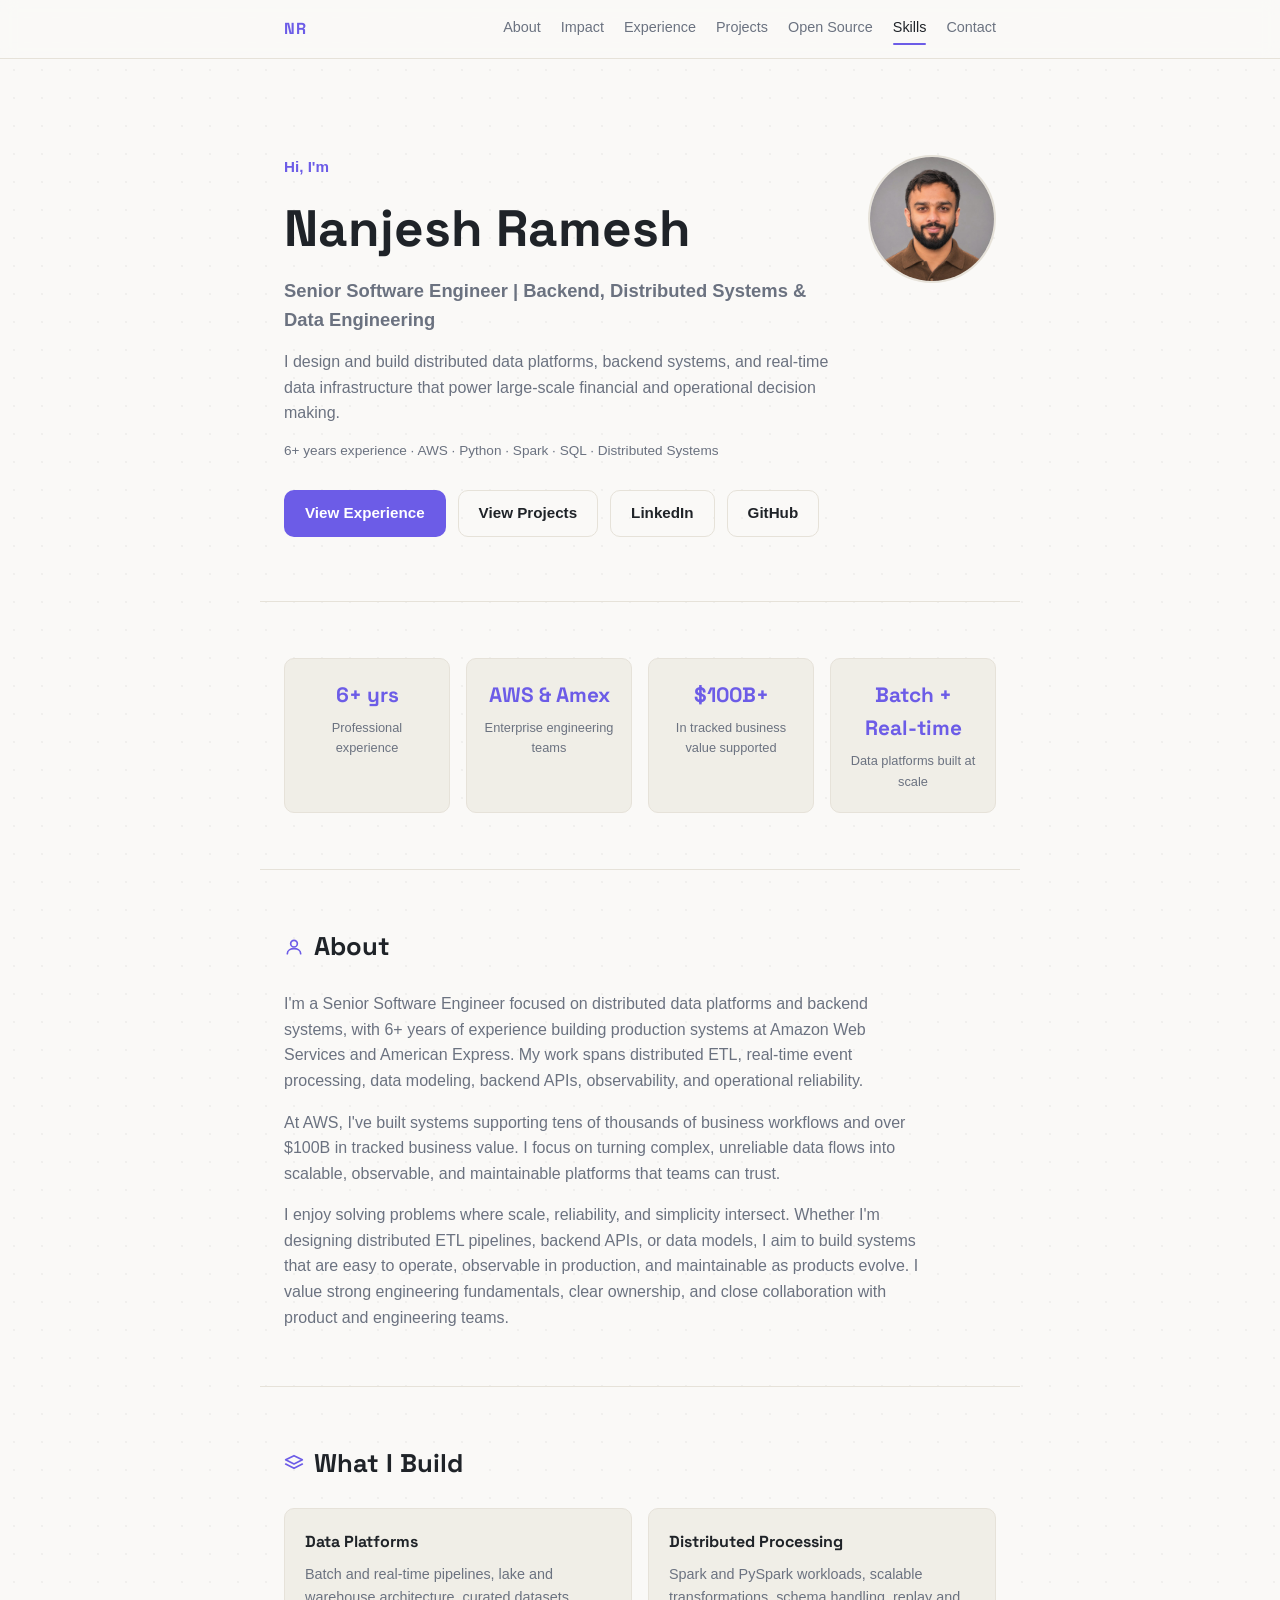
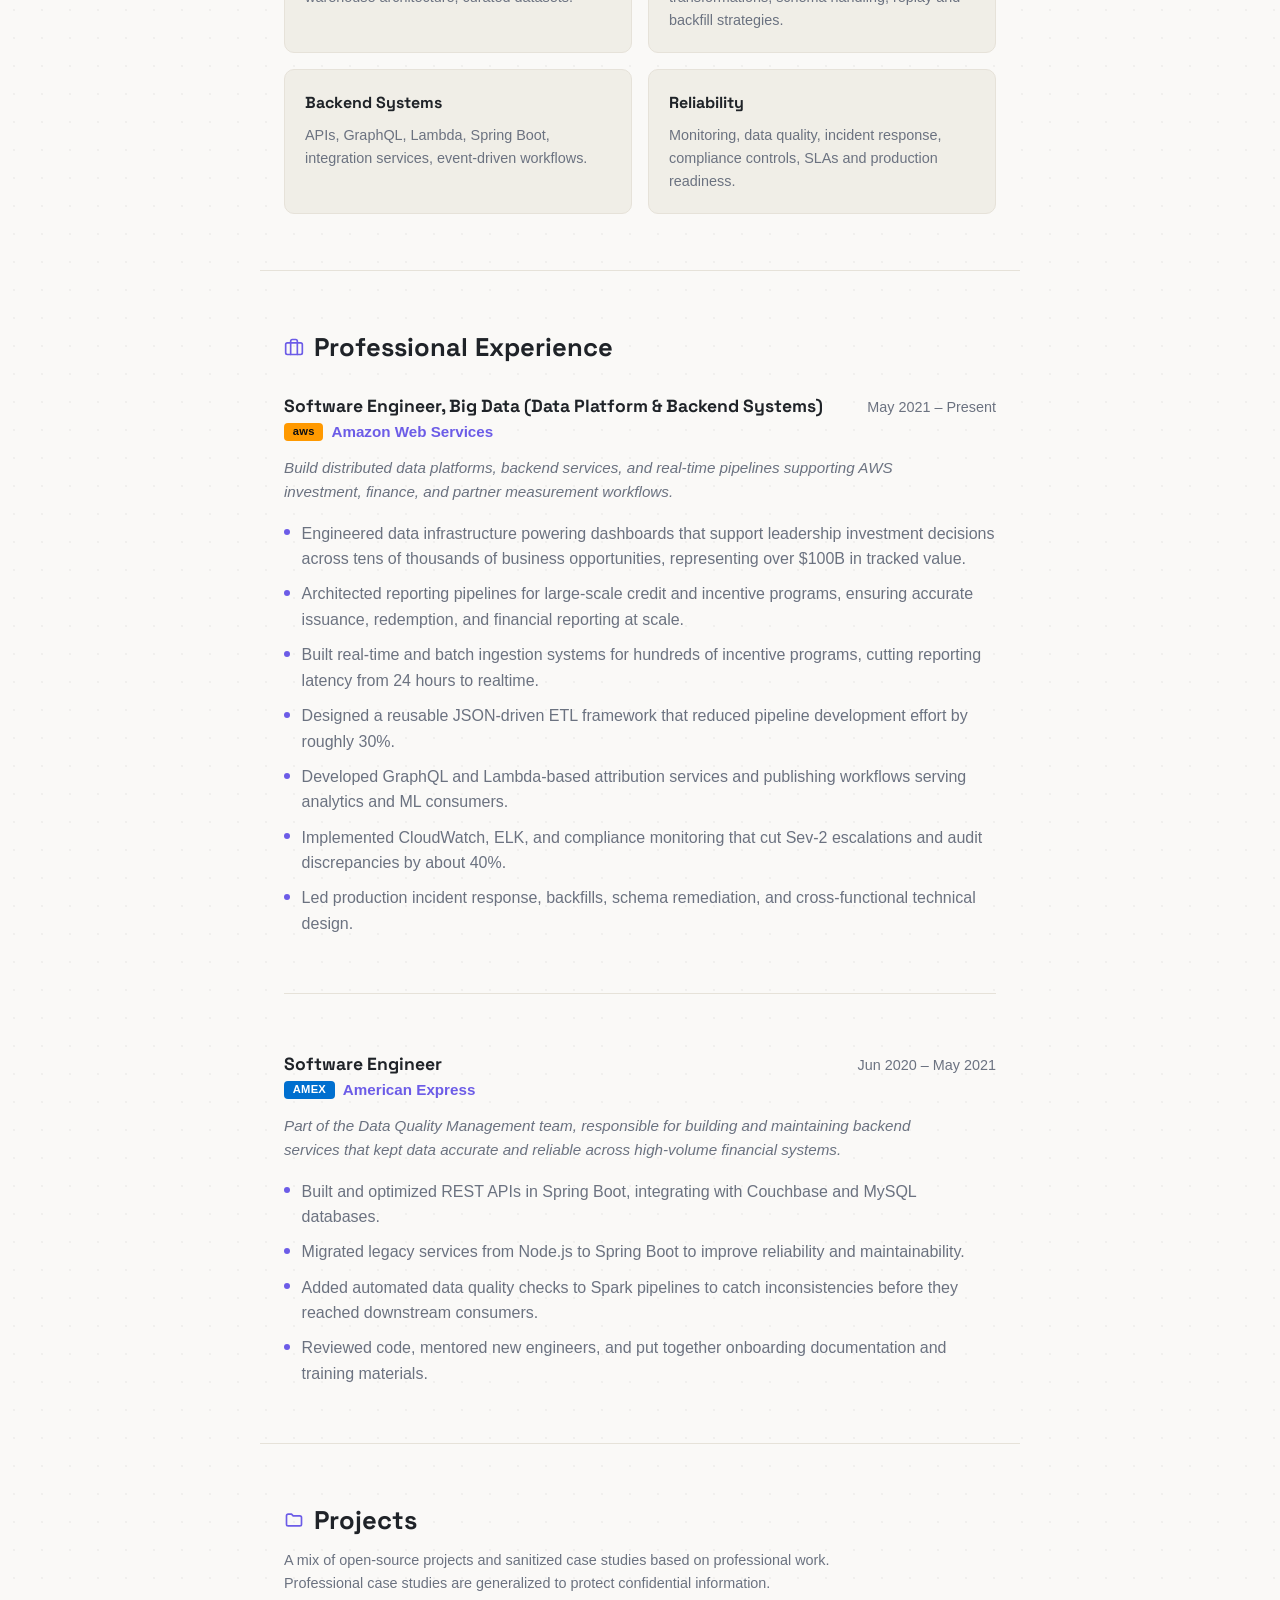
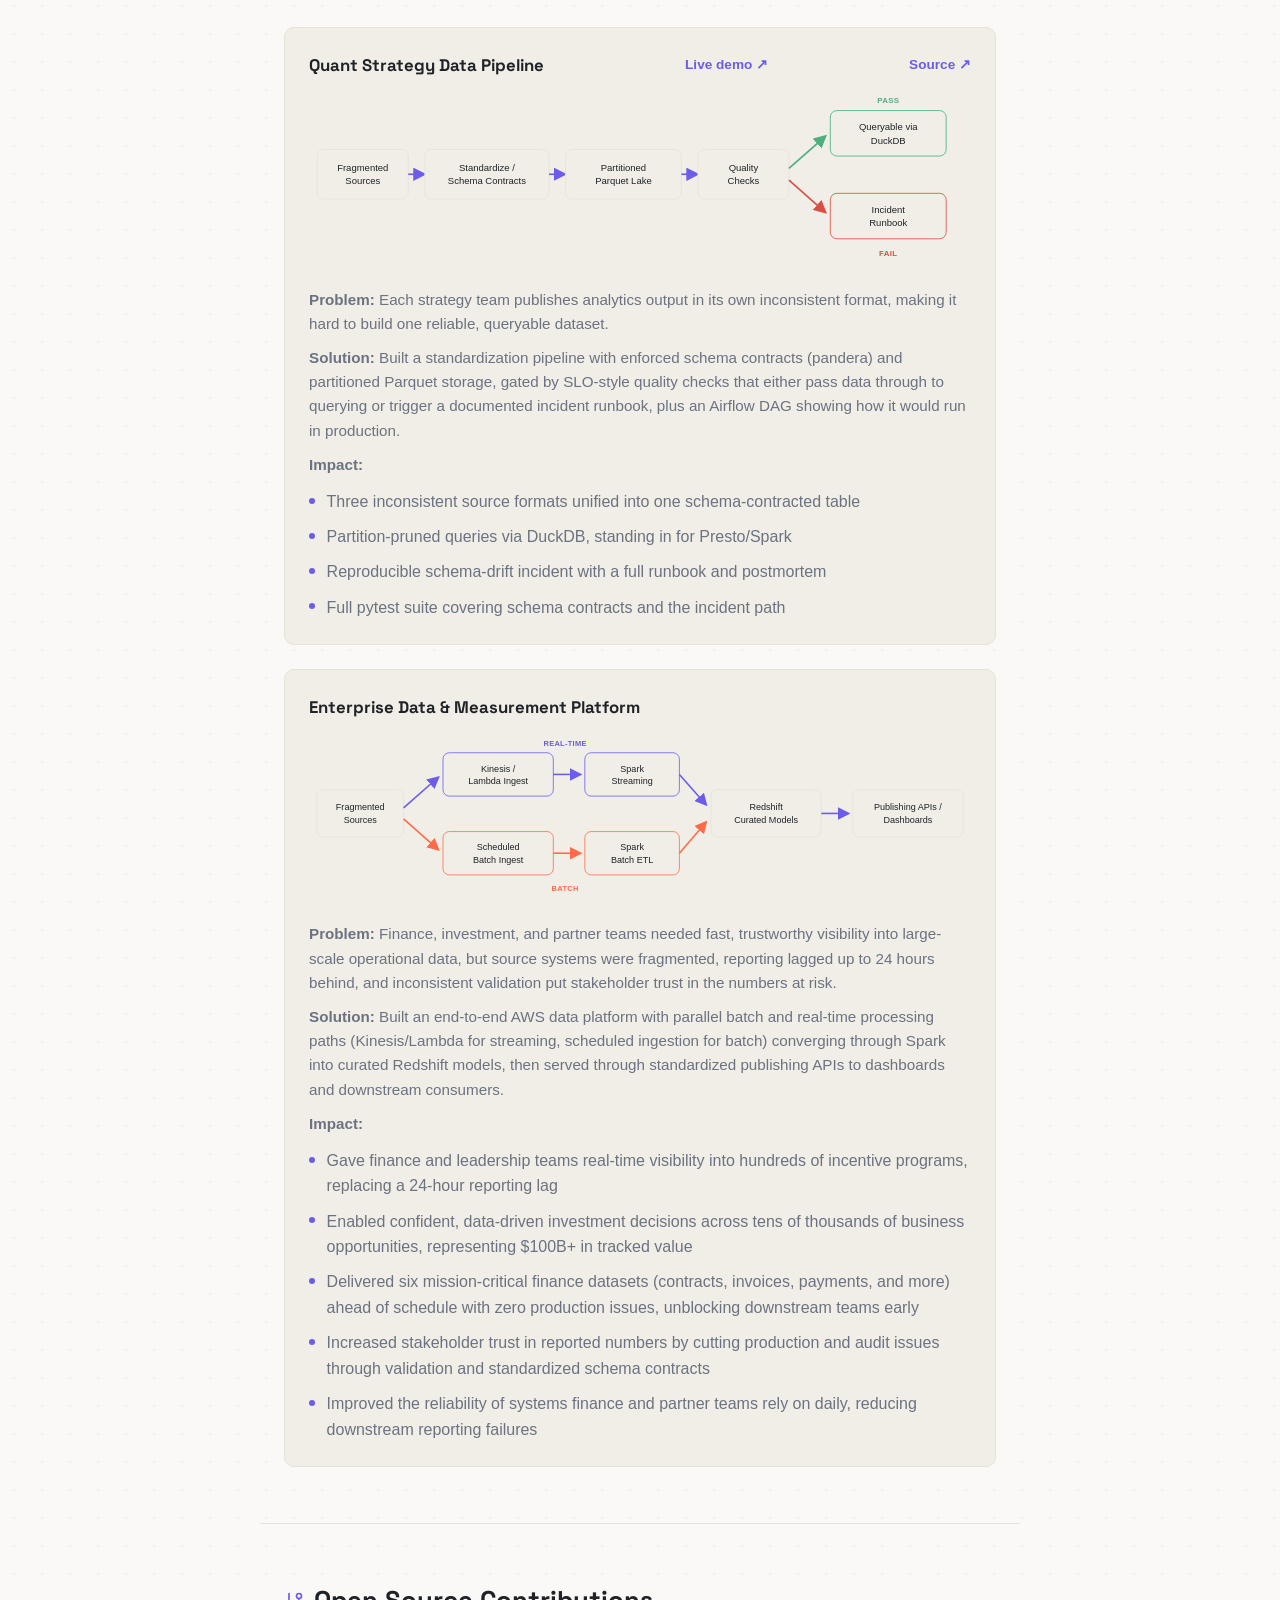
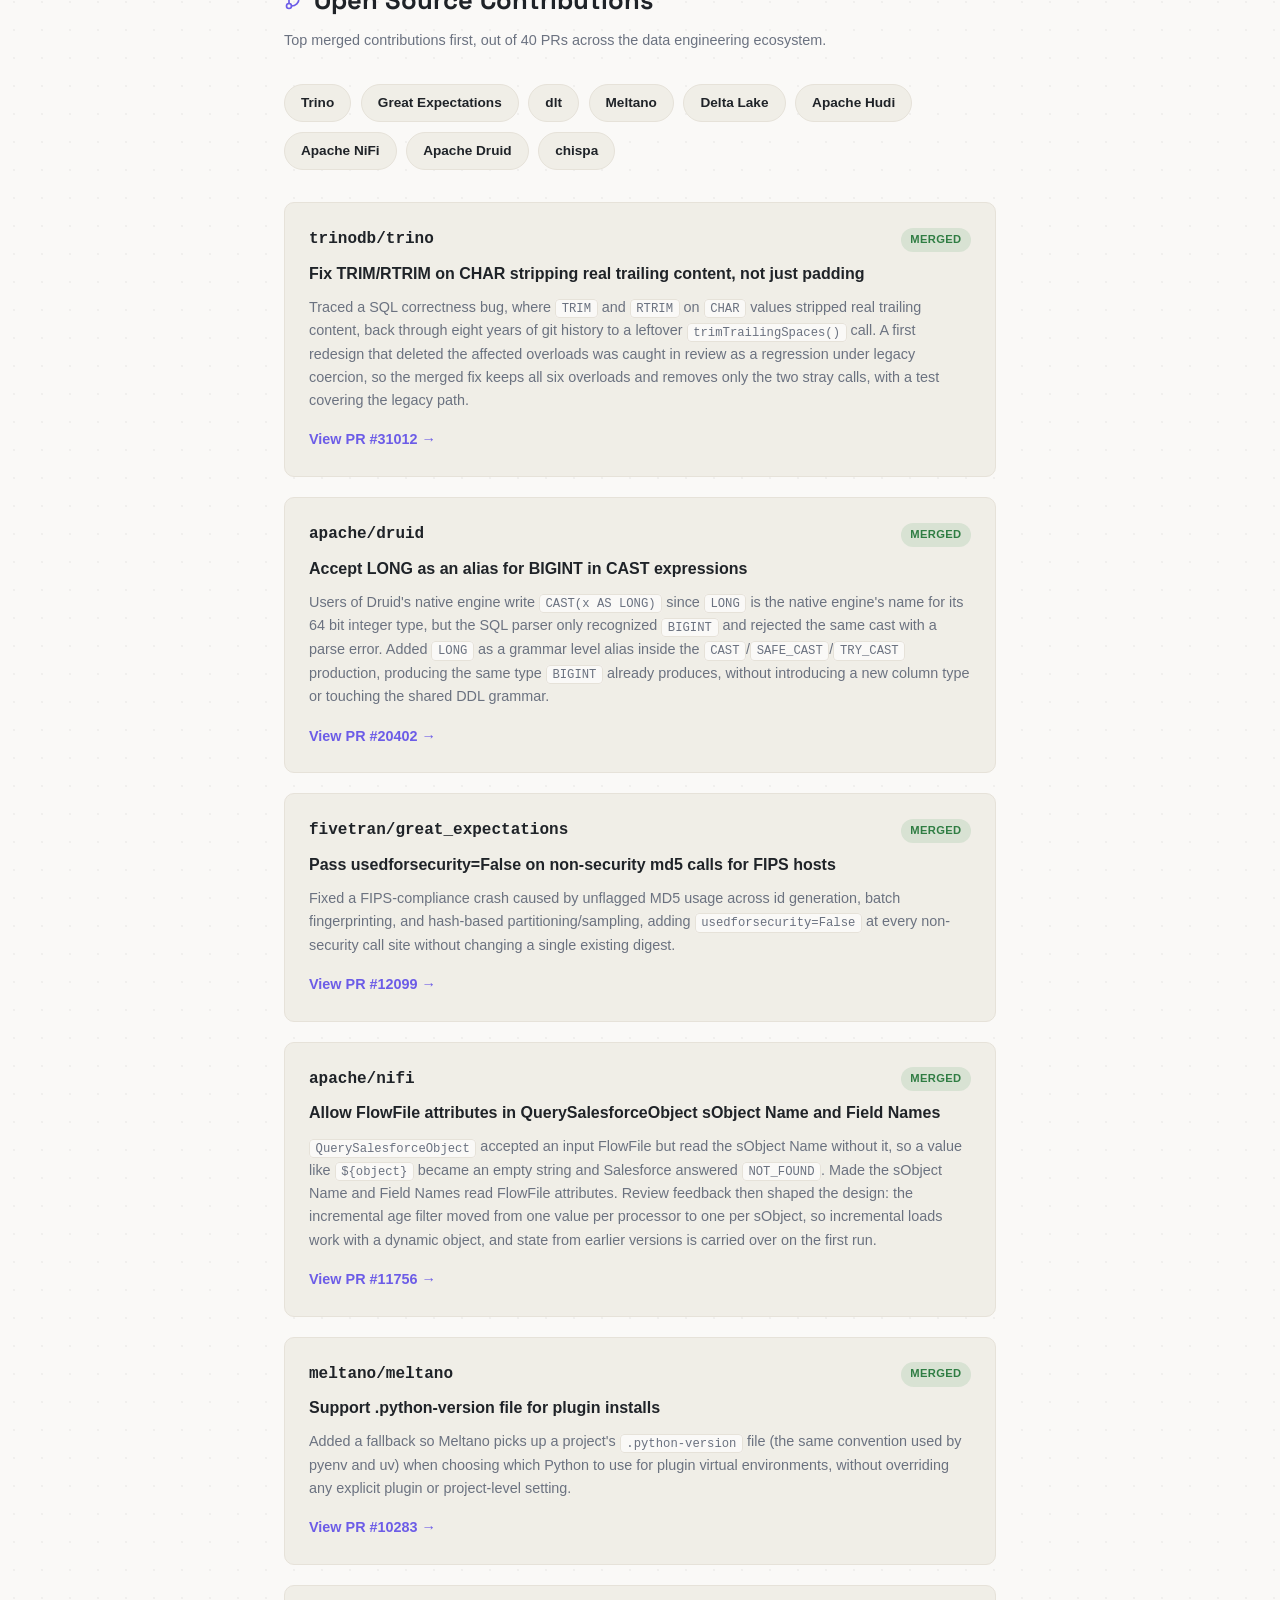
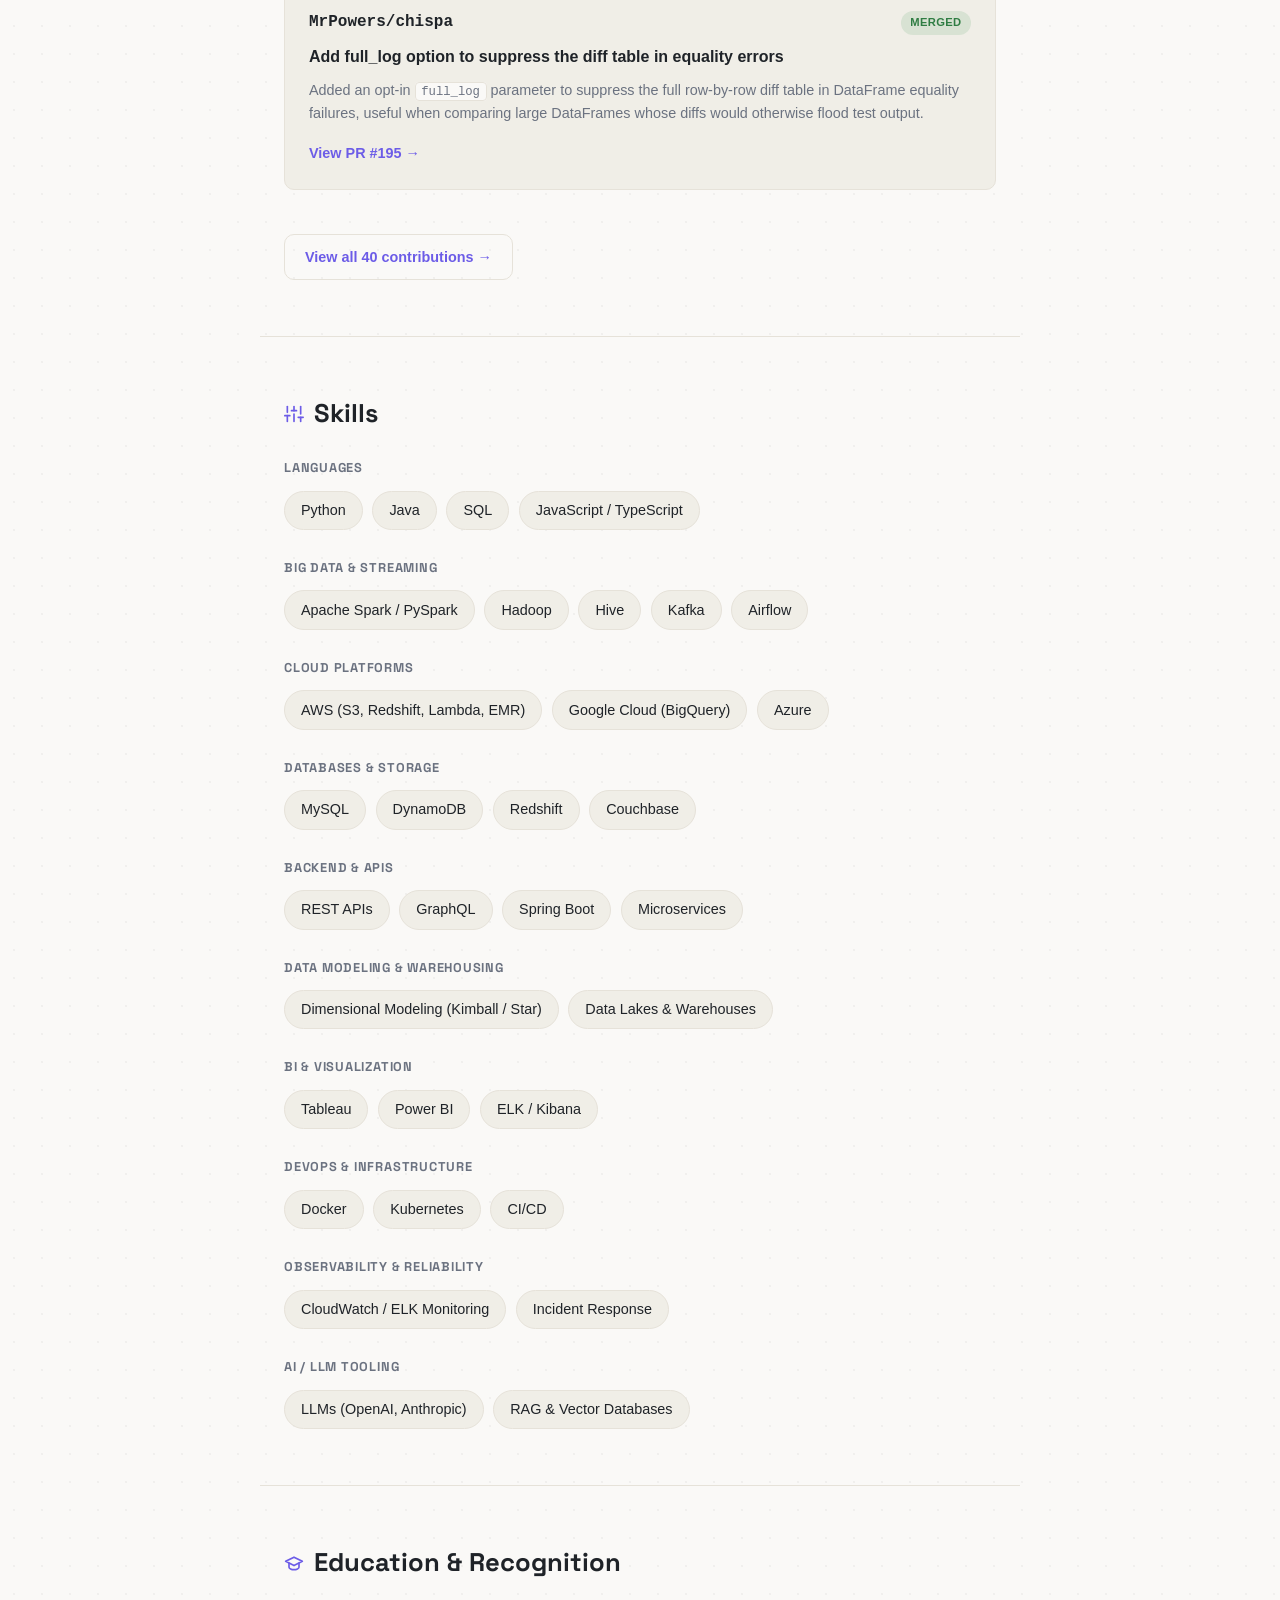
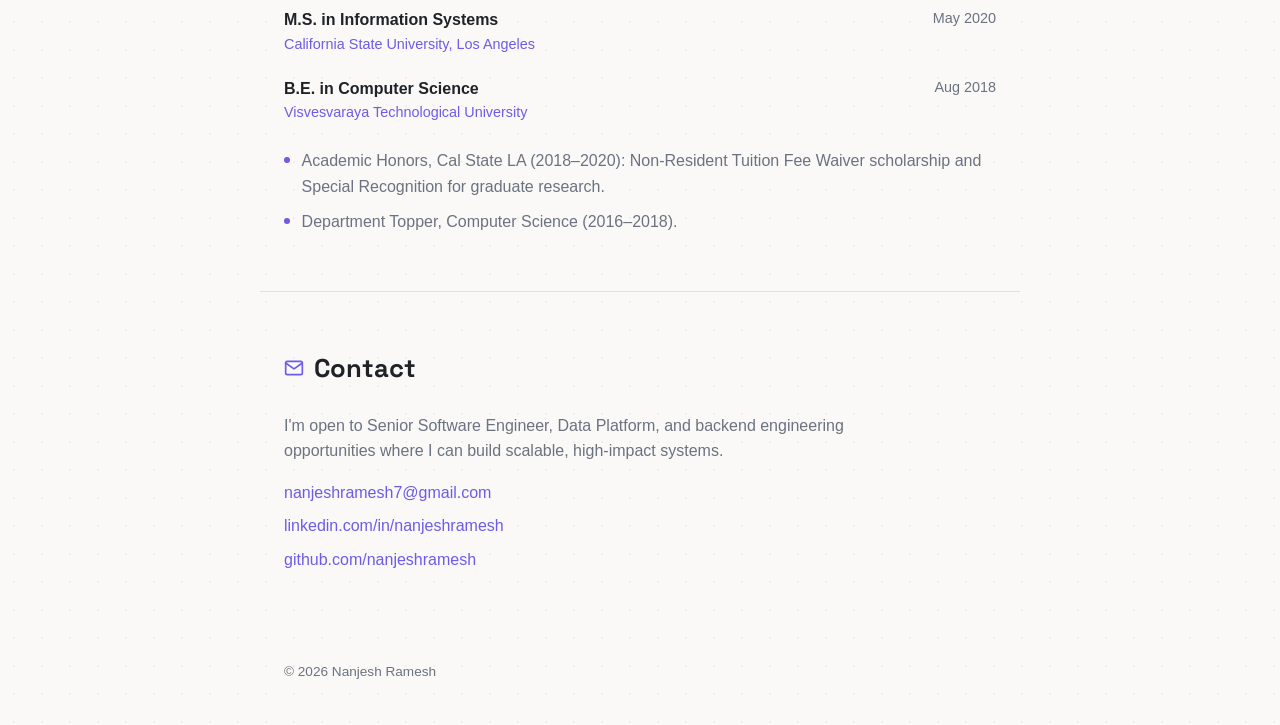
==== commit 0dca2c9f: "Remove the dropped langsmith PR (40 PRs, 24 merged, 16 open)" ====
--- a/index.html
+++ b/index.html
@@ -319,7 +319,7 @@
 
     <section id="opensource" class="section">
       <h2 class="section-title"><svg class="icon" viewBox="0 0 24 24" fill="none" stroke="currentColor" stroke-width="2" stroke-linecap="round" stroke-linejoin="round"><line x1="6" y1="3" x2="6" y2="15"/><circle cx="18" cy="6" r="3"/><circle cx="6" cy="18" r="3"/><path d="M18 9a9 9 0 0 1-9 9"/></svg>Open Source Contributions</h2>
-      <p class="section-subtitle">Top merged contributions first, out of 41 PRs across the data engineering ecosystem.</p>
+      <p class="section-subtitle">Top merged contributions first, out of 40 PRs across the data engineering ecosystem.</p>
       <ul class="oss-communities">
         <li><a href="https://github.com/trinodb/trino" target="_blank" rel="noopener">Trino</a></li>
         <li><a href="https://github.com/fivetran/great_expectations" target="_blank" rel="noopener">Great Expectations</a></li>
@@ -329,7 +329,6 @@
         <li><a href="https://github.com/apache/hudi" target="_blank" rel="noopener">Apache Hudi</a></li>
         <li><a href="https://github.com/apache/nifi" target="_blank" rel="noopener">Apache NiFi</a></li>
         <li><a href="https://github.com/apache/druid" target="_blank" rel="noopener">Apache Druid</a></li>
-        <li><a href="https://github.com/langchain-ai/langsmith-sdk" target="_blank" rel="noopener">LangChain</a></li>
         <li><a href="https://github.com/MrPowers/chispa" target="_blank" rel="noopener">chispa</a></li>
       </ul>
 
@@ -429,7 +428,7 @@
         <a href="https://github.com/MrPowers/chispa/pull/195" target="_blank" rel="noopener" class="oss-link">View PR #195 →</a>
       </div>
 
-      <a href="open-source/" class="oss-view-all reveal">View all 41 contributions →</a>
+      <a href="open-source/" class="oss-view-all reveal">View all 40 contributions →</a>
     </section>
 
     <section id="skills" class="section">
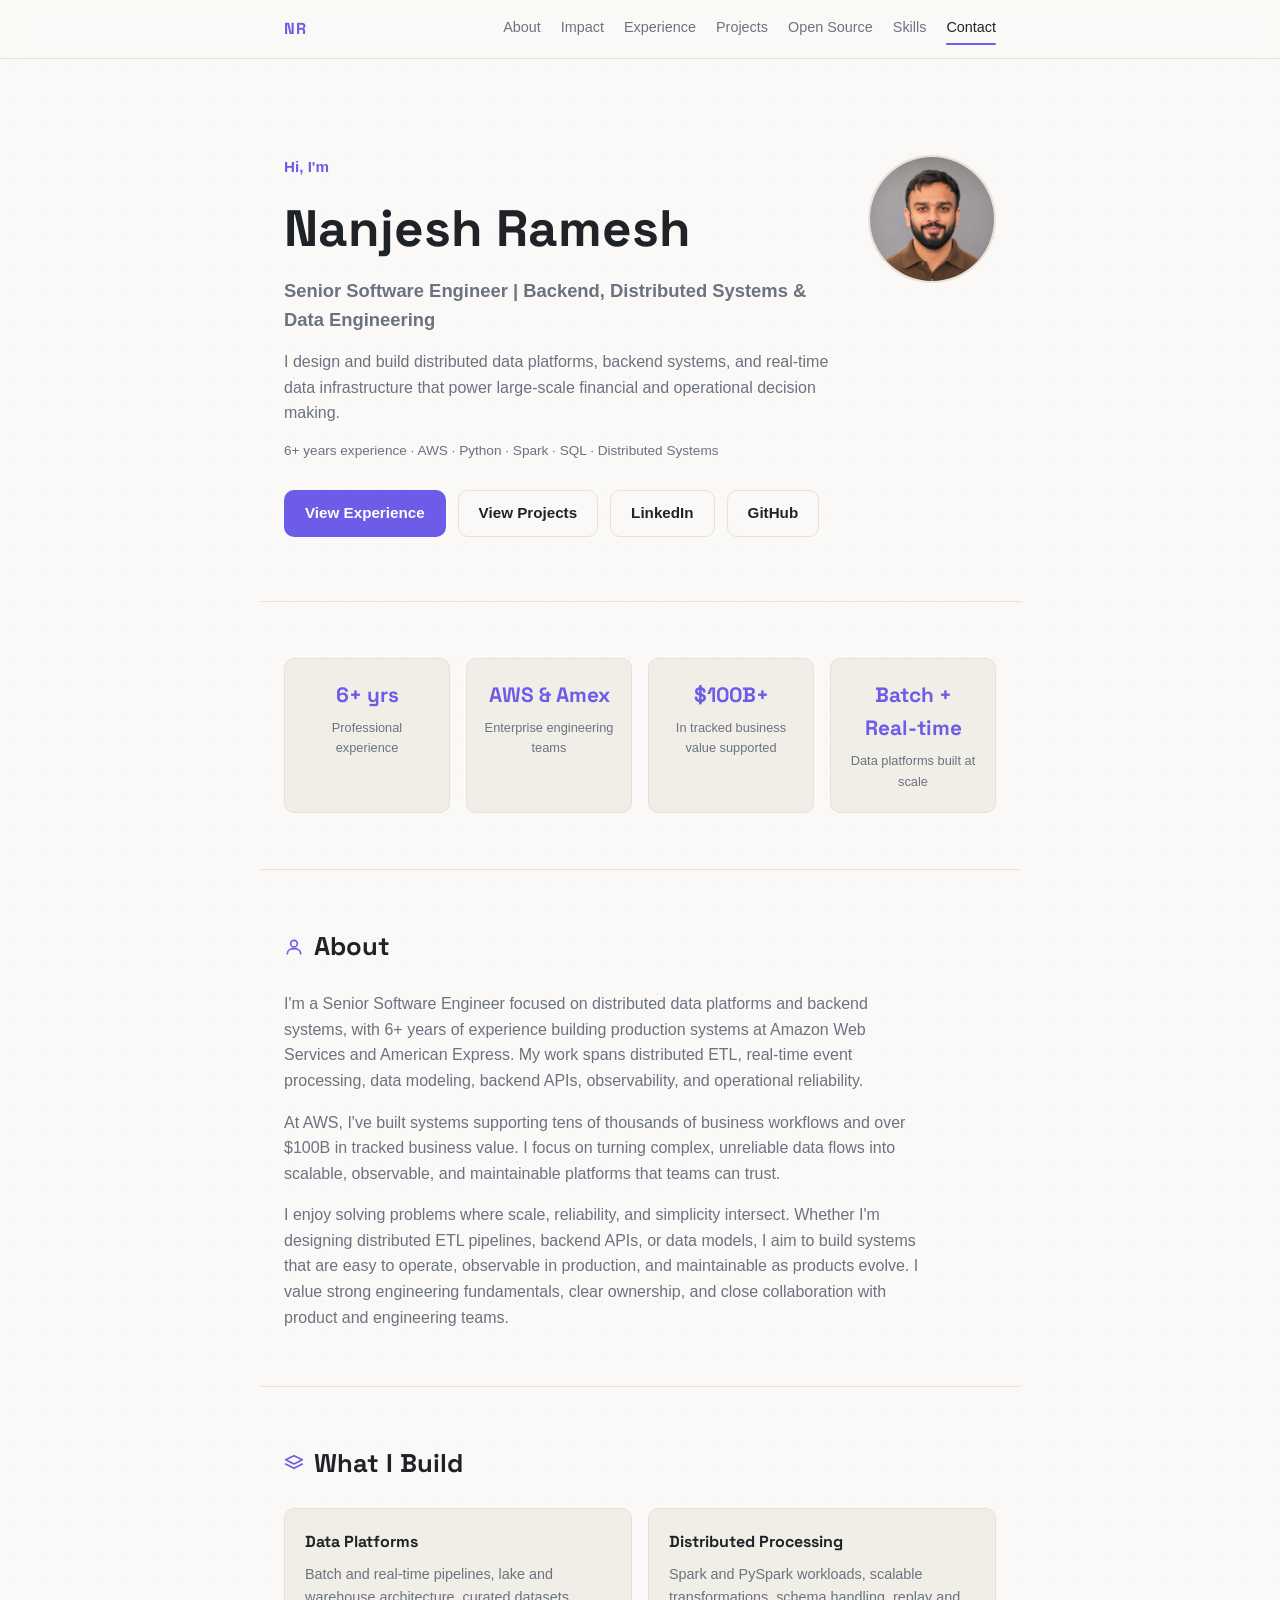
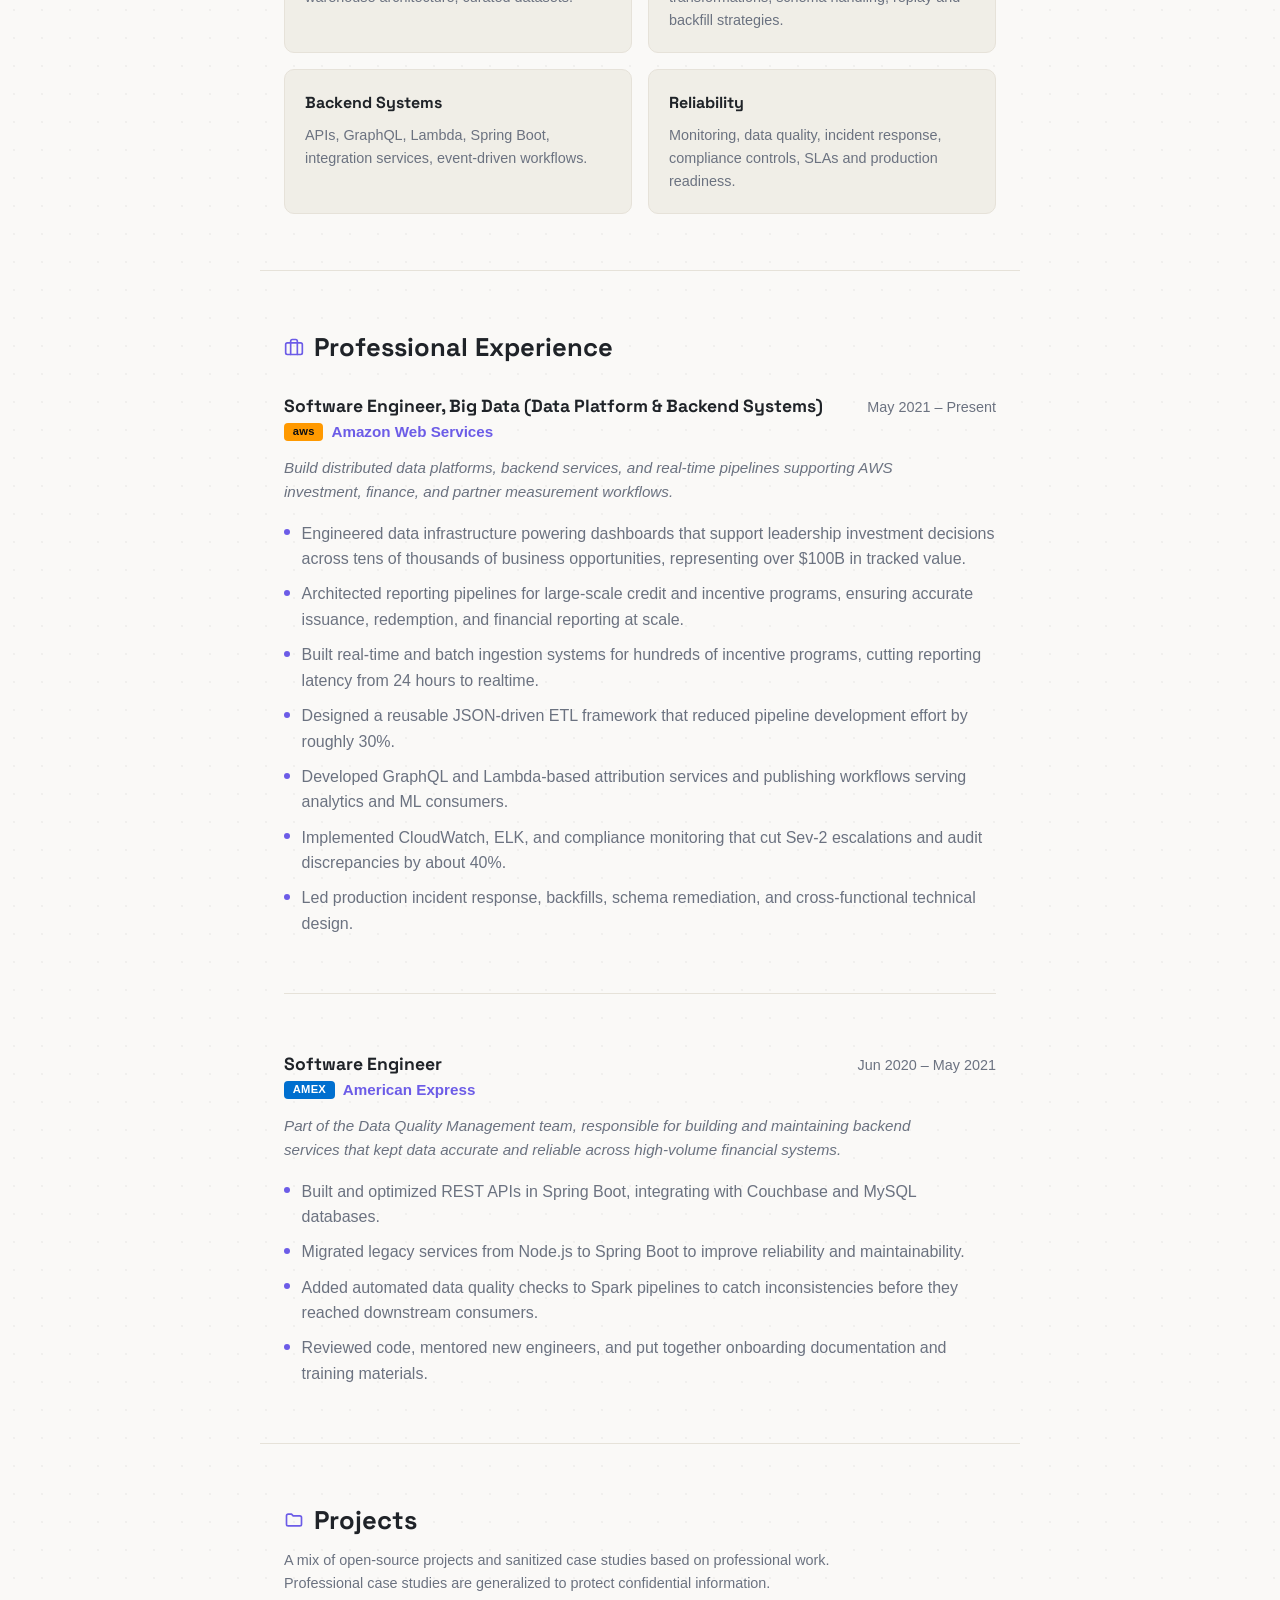
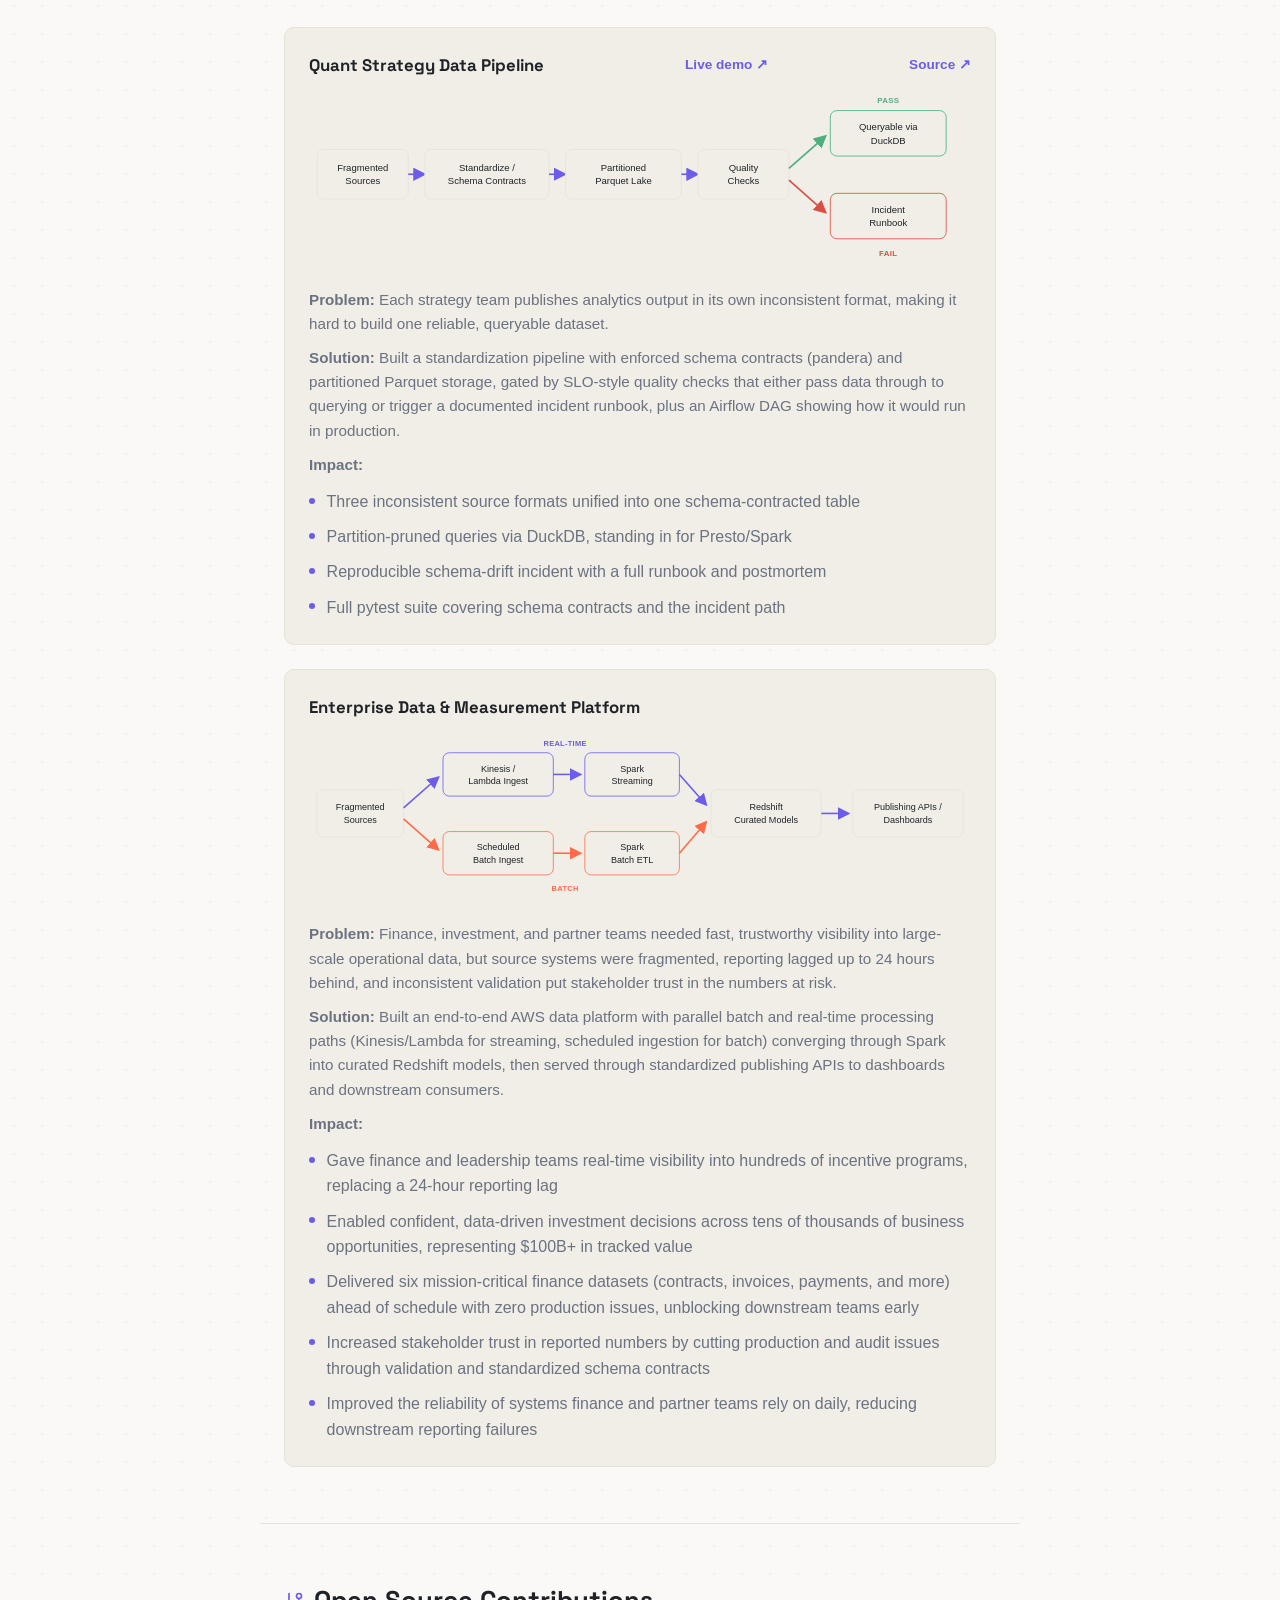
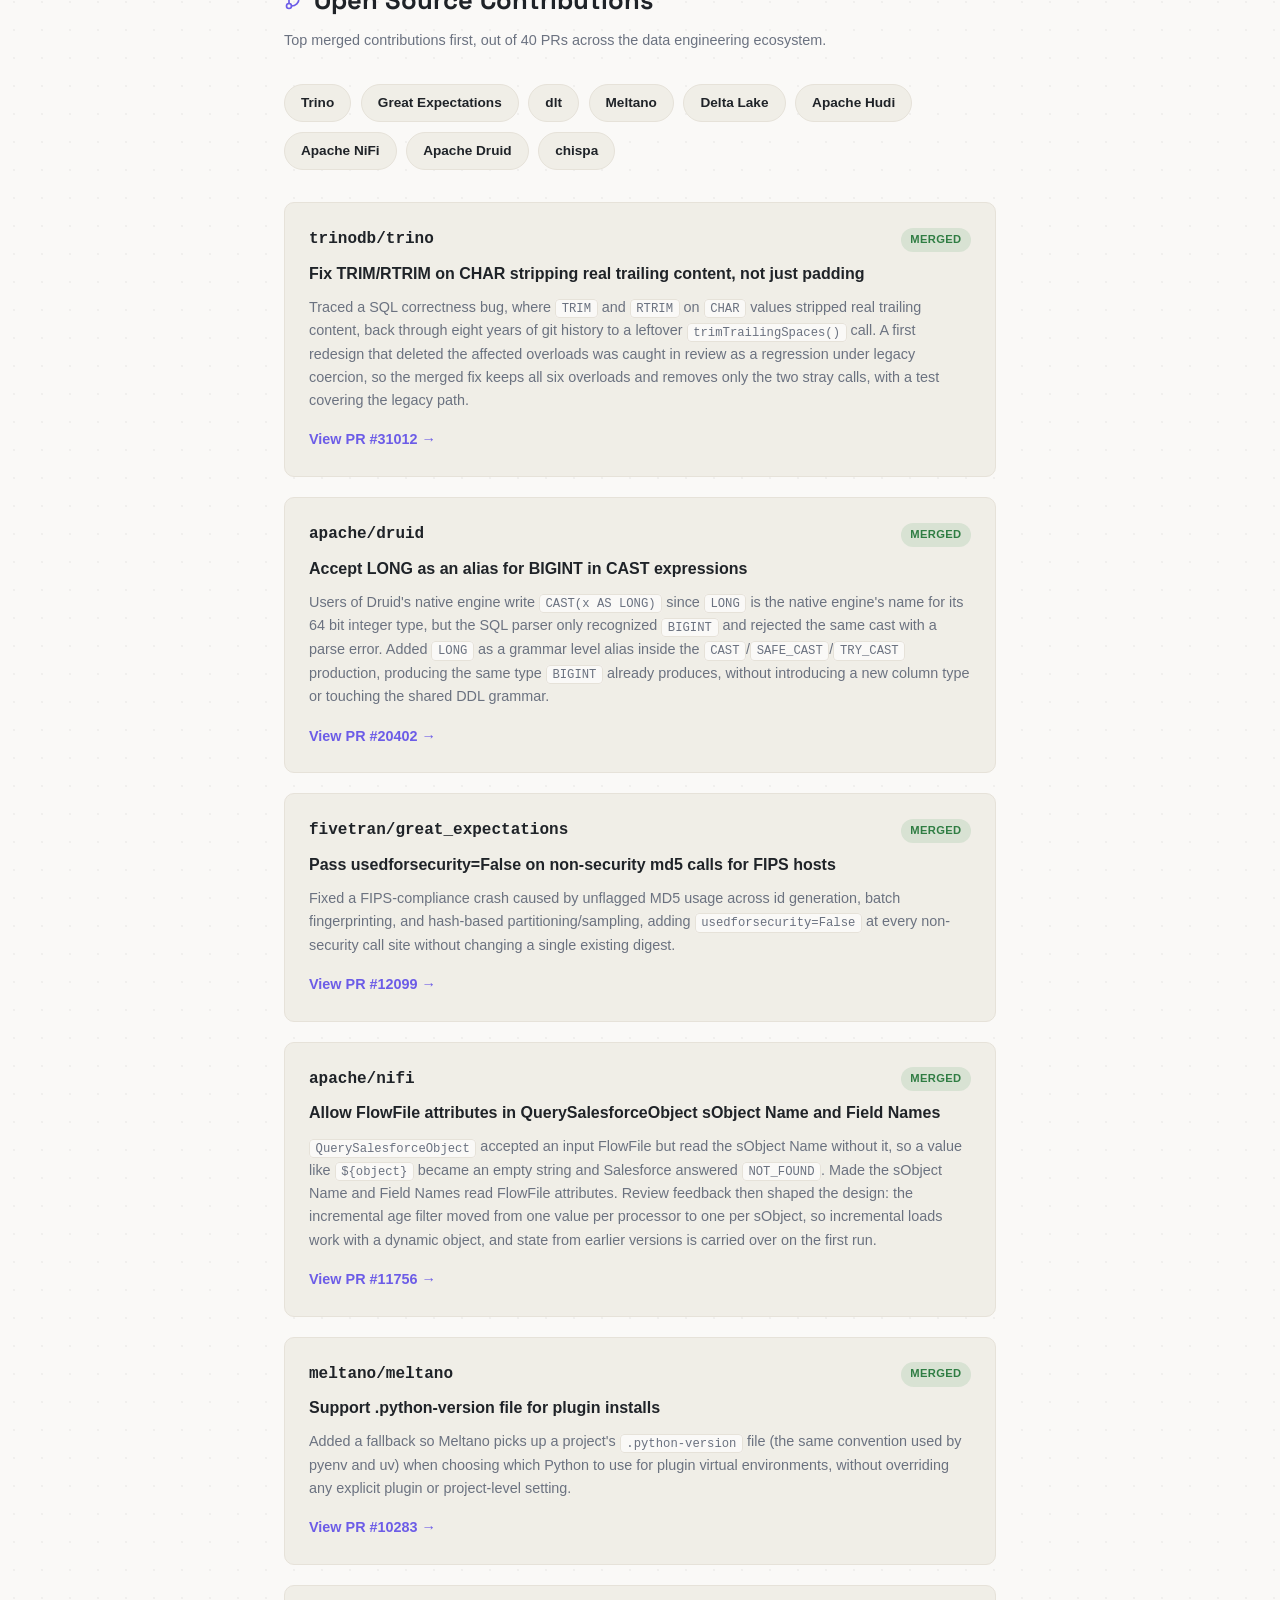
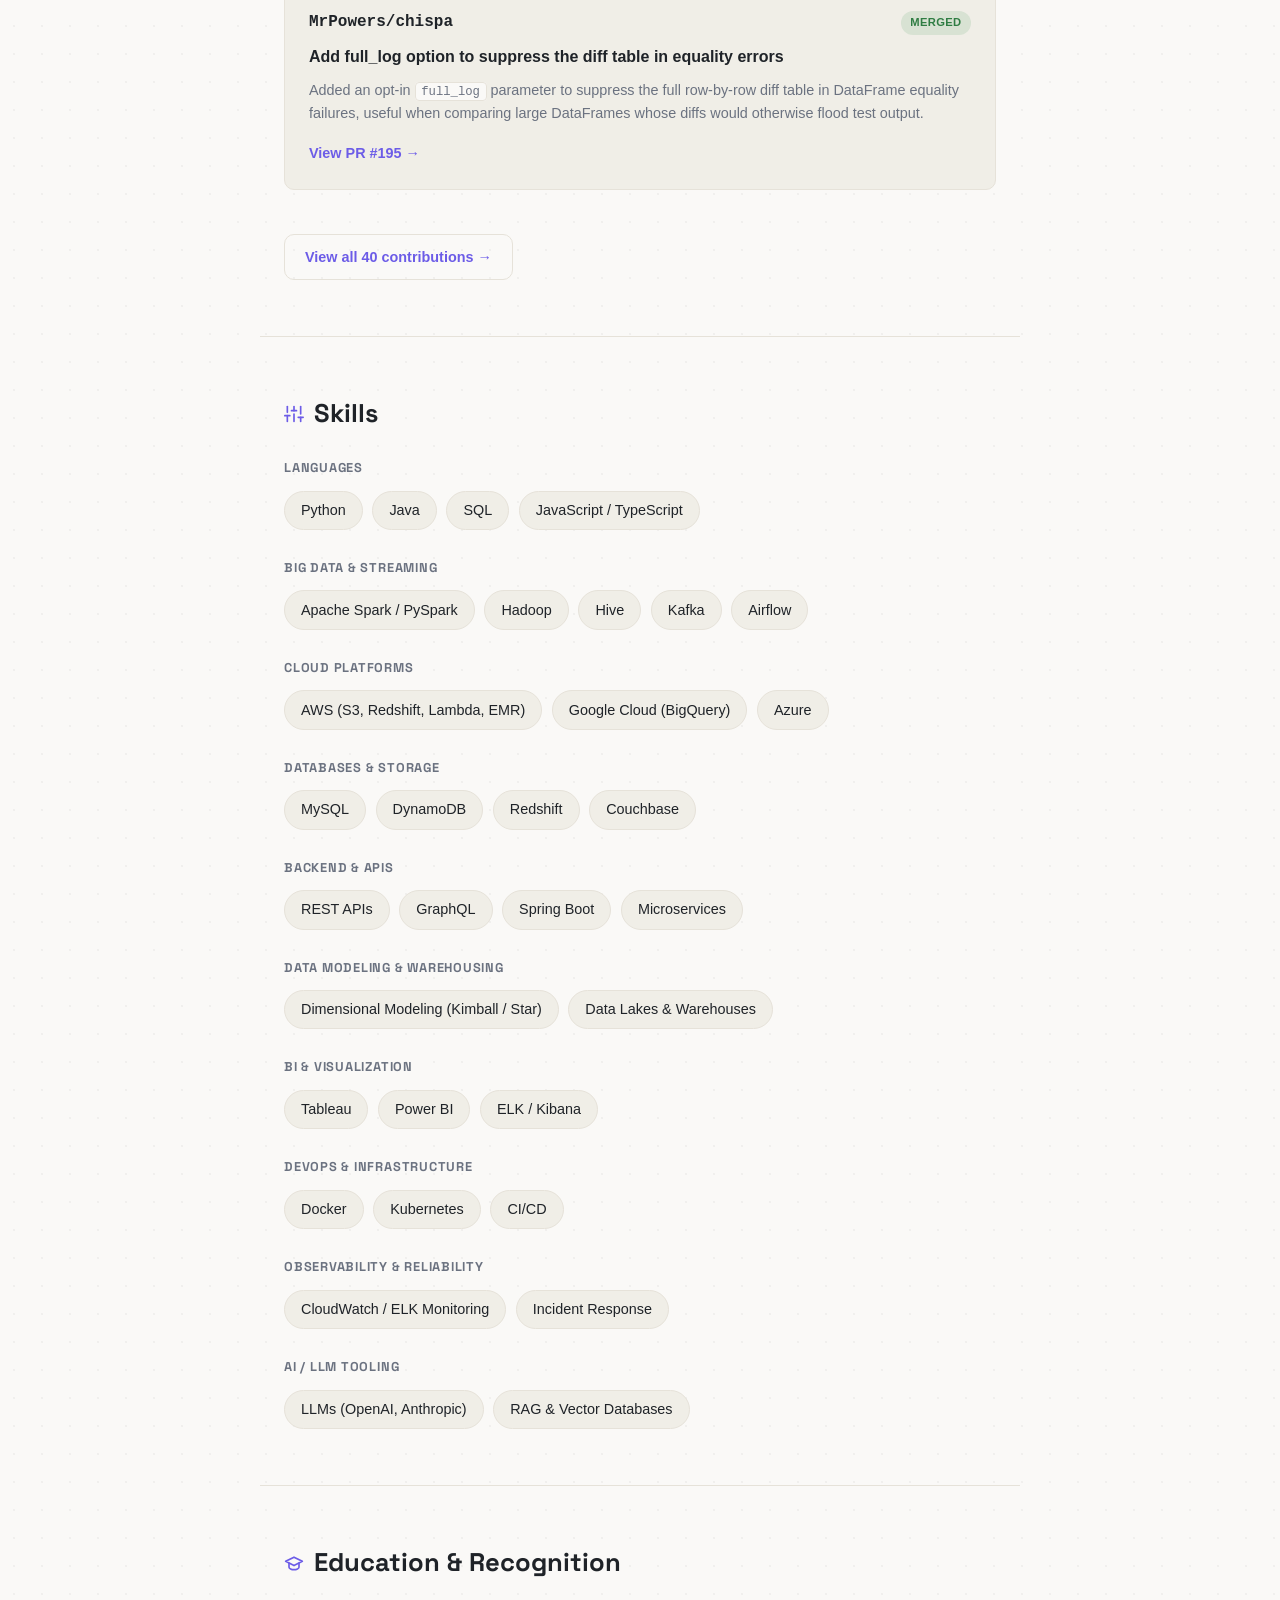
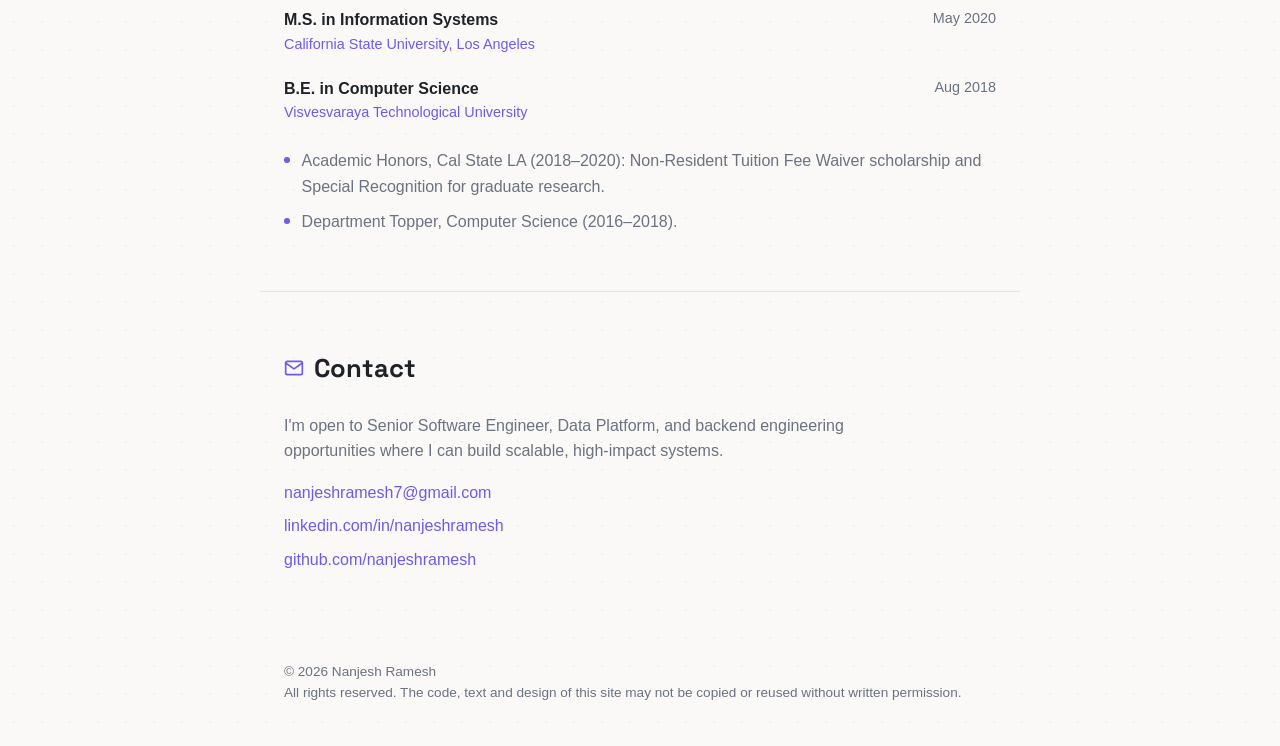
==== commit 42204ad4: "Add copyright notice, license and author meta All rights reserved line in the footer, copyright and " ====
--- a/index.html
+++ b/index.html
@@ -3,6 +3,8 @@
 <head>
   <meta charset="UTF-8">
   <meta name="viewport" content="width=device-width, initial-scale=1.0">
+  <meta name="author" content="Nanjesh Ramesh">
+  <meta name="copyright" content="Copyright Nanjesh Ramesh. All rights reserved.">
   <meta name="description" content="Nanjesh Ramesh is a Senior Software Engineer with 6+ years building distributed data platforms and backend systems at AWS and American Express.">
   <meta property="og:type" content="website">
   <meta property="og:title" content="Nanjesh Ramesh, Senior Software Engineer">
@@ -565,6 +567,7 @@
 
   <footer class="footer">
     <p>&copy; <span id="year"></span> Nanjesh Ramesh</p>
+    <p>All rights reserved. The code, text and design of this site may not be copied or reused without written permission.</p>
   </footer>
 
   <script src="script.js"></script>
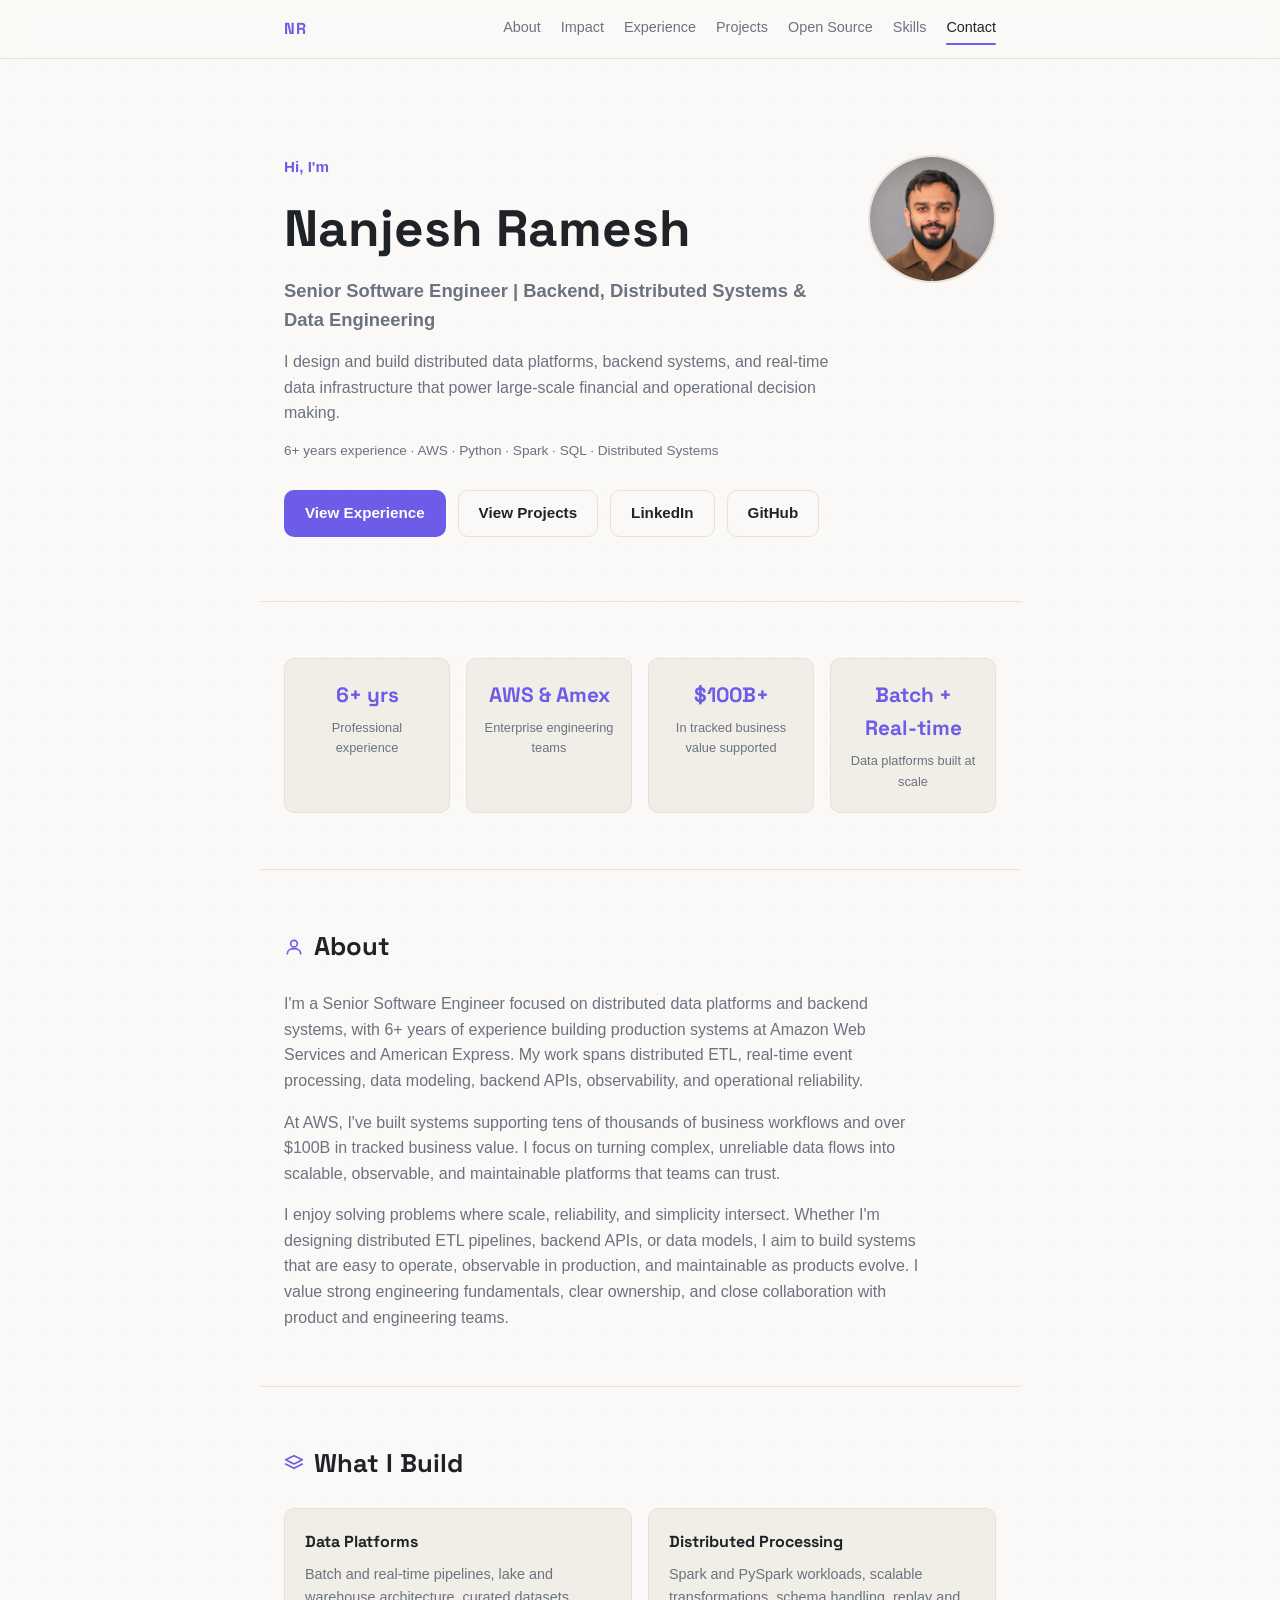
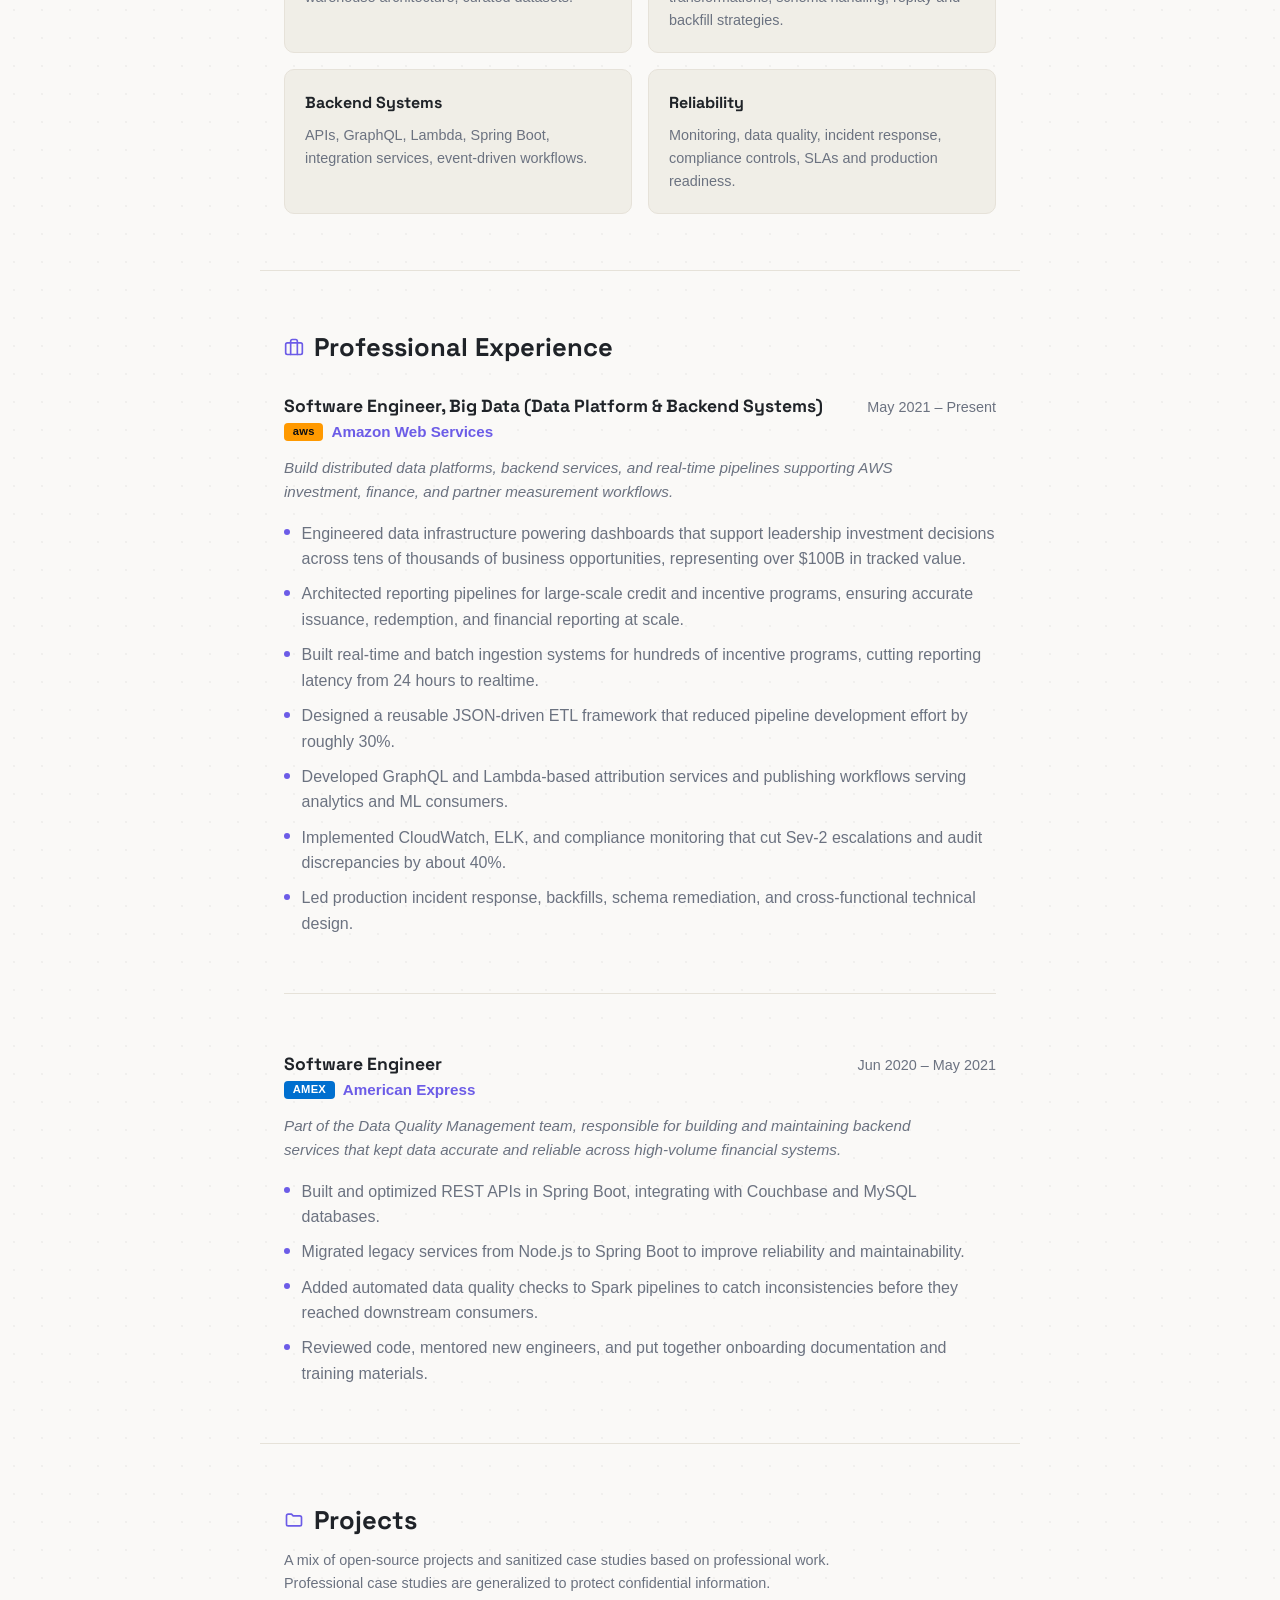
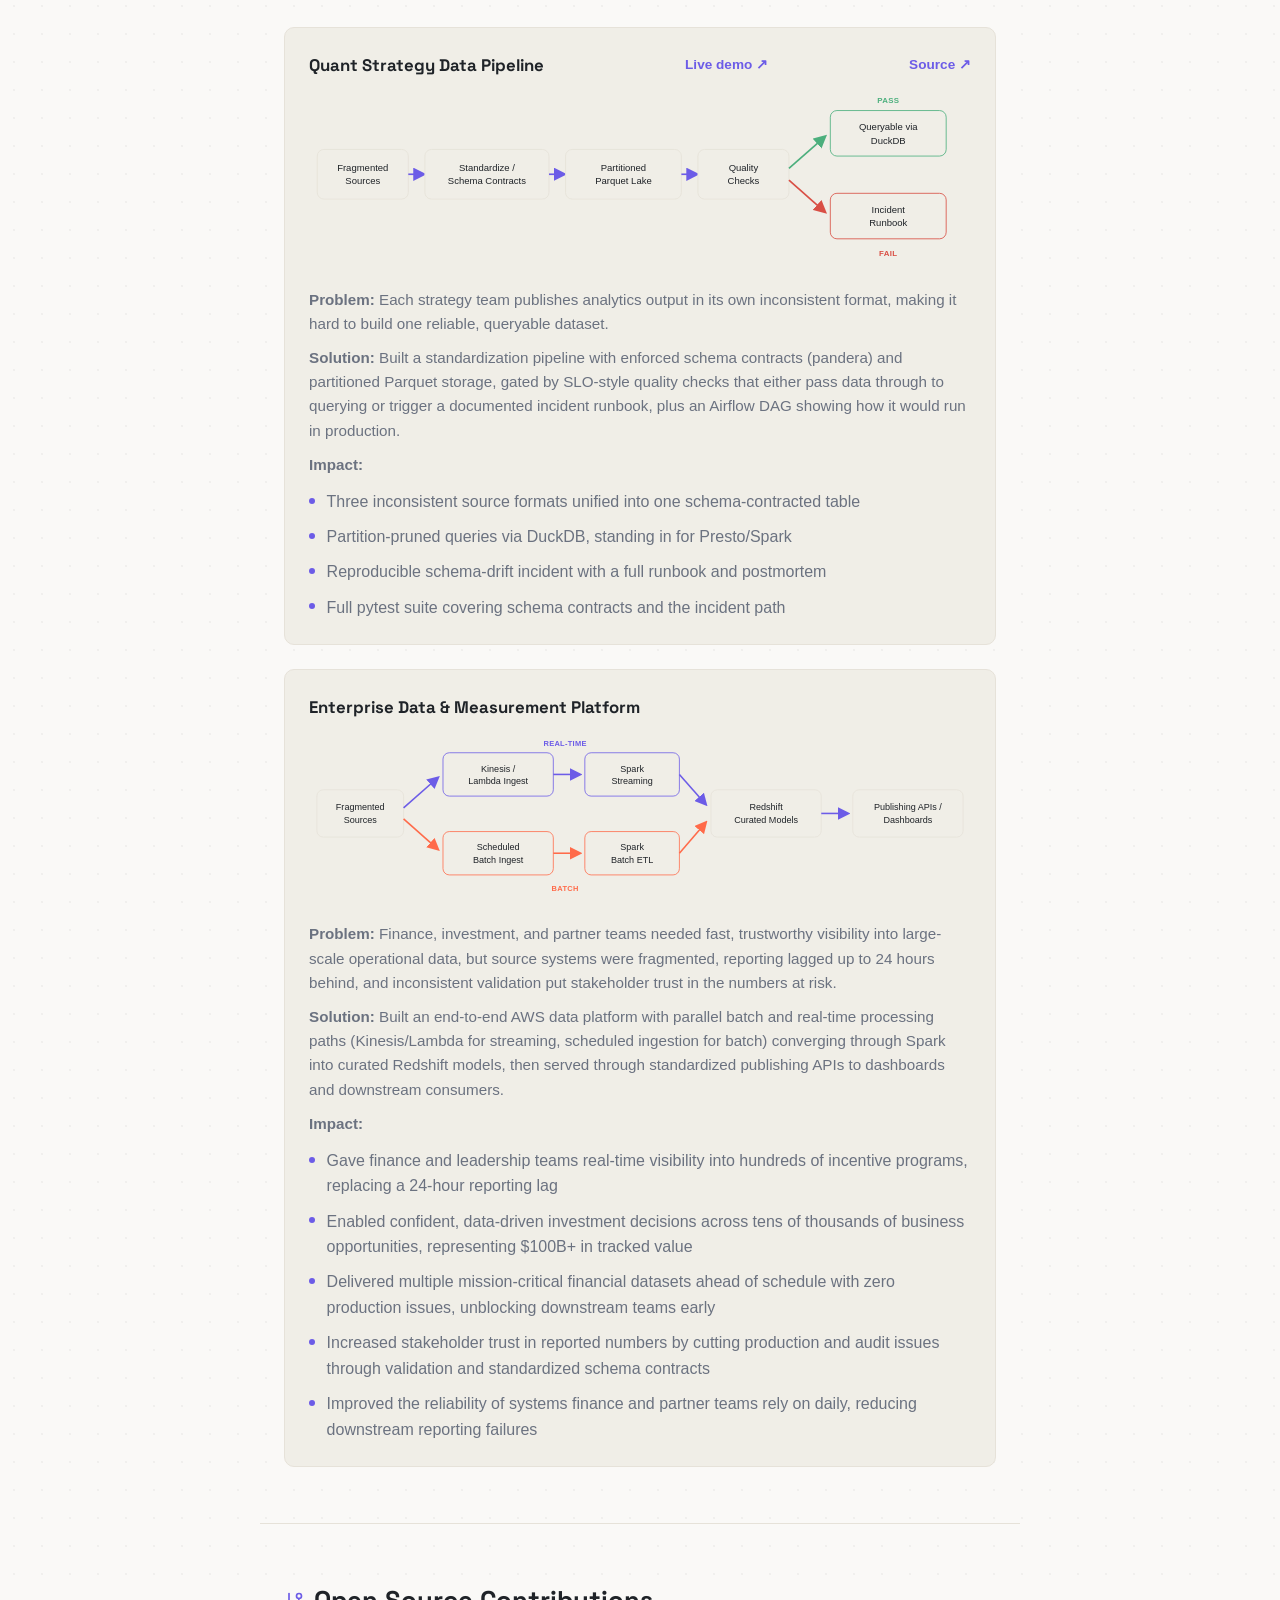
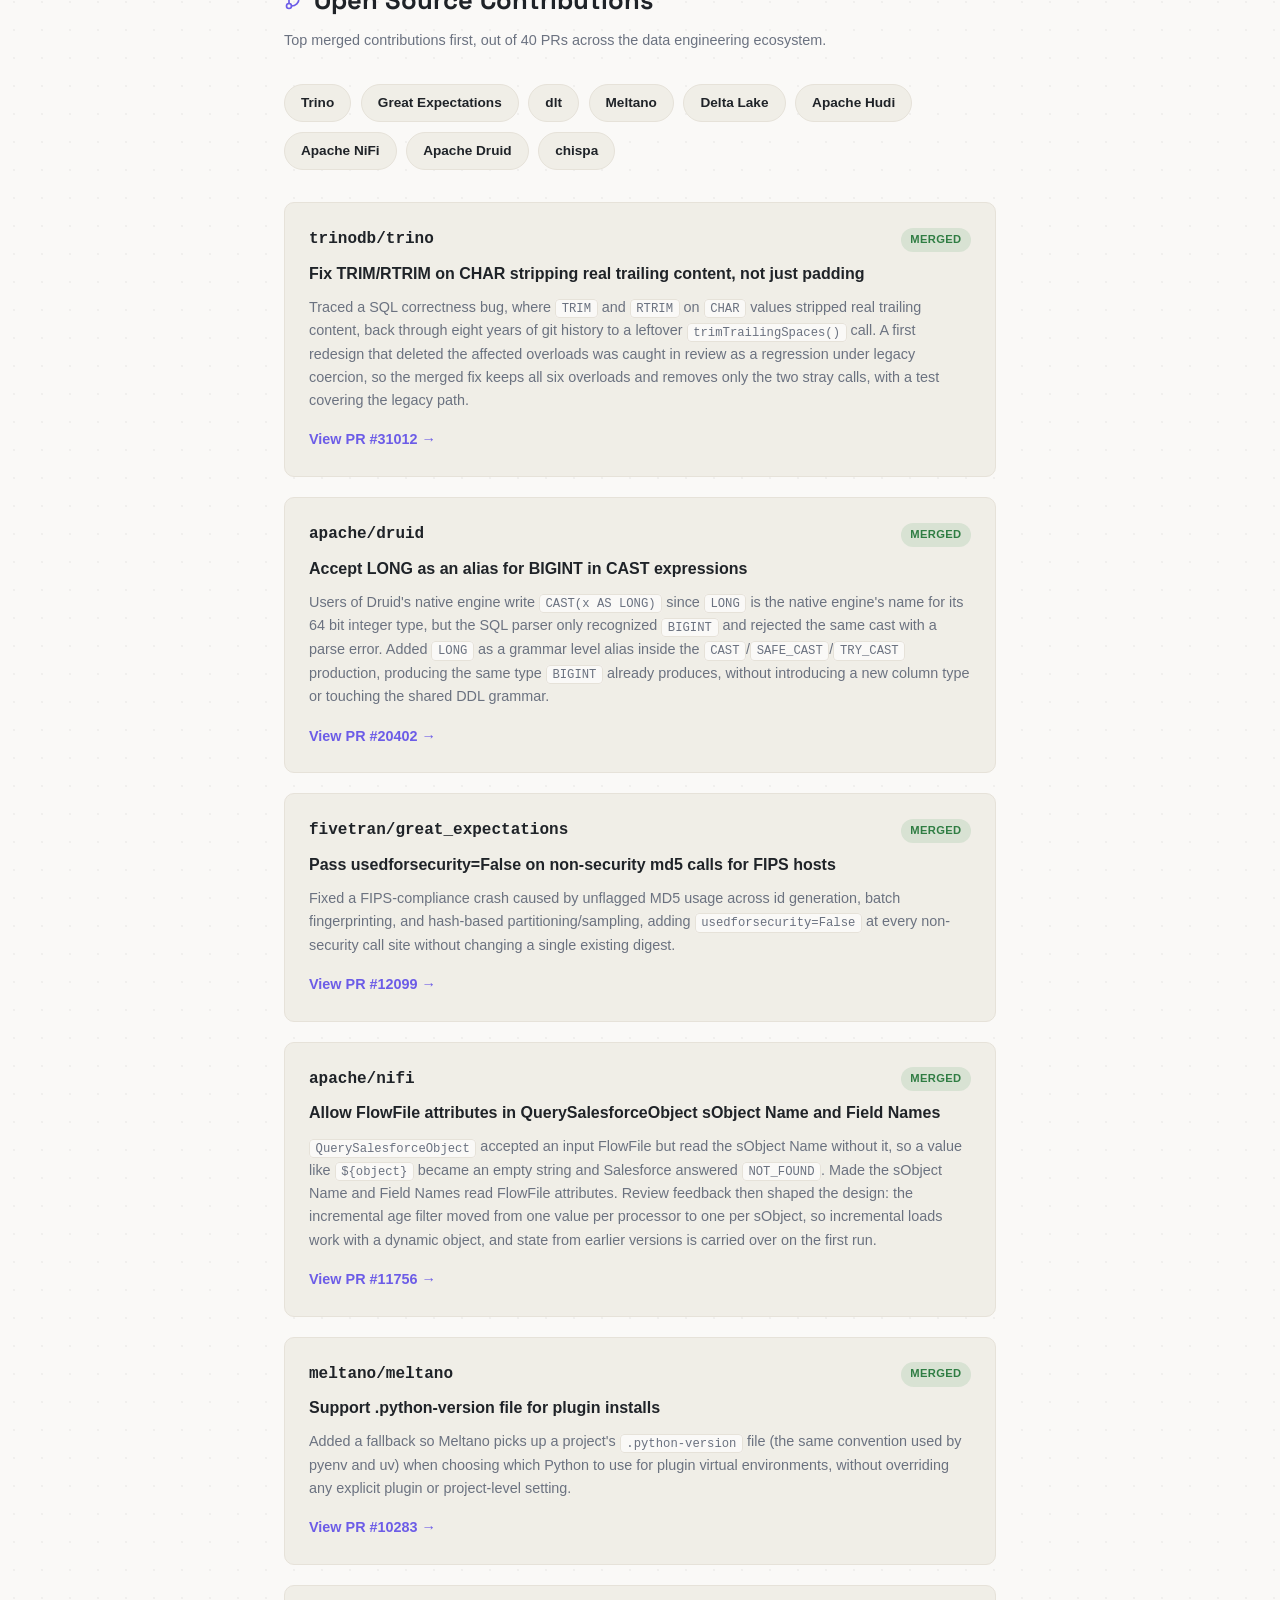
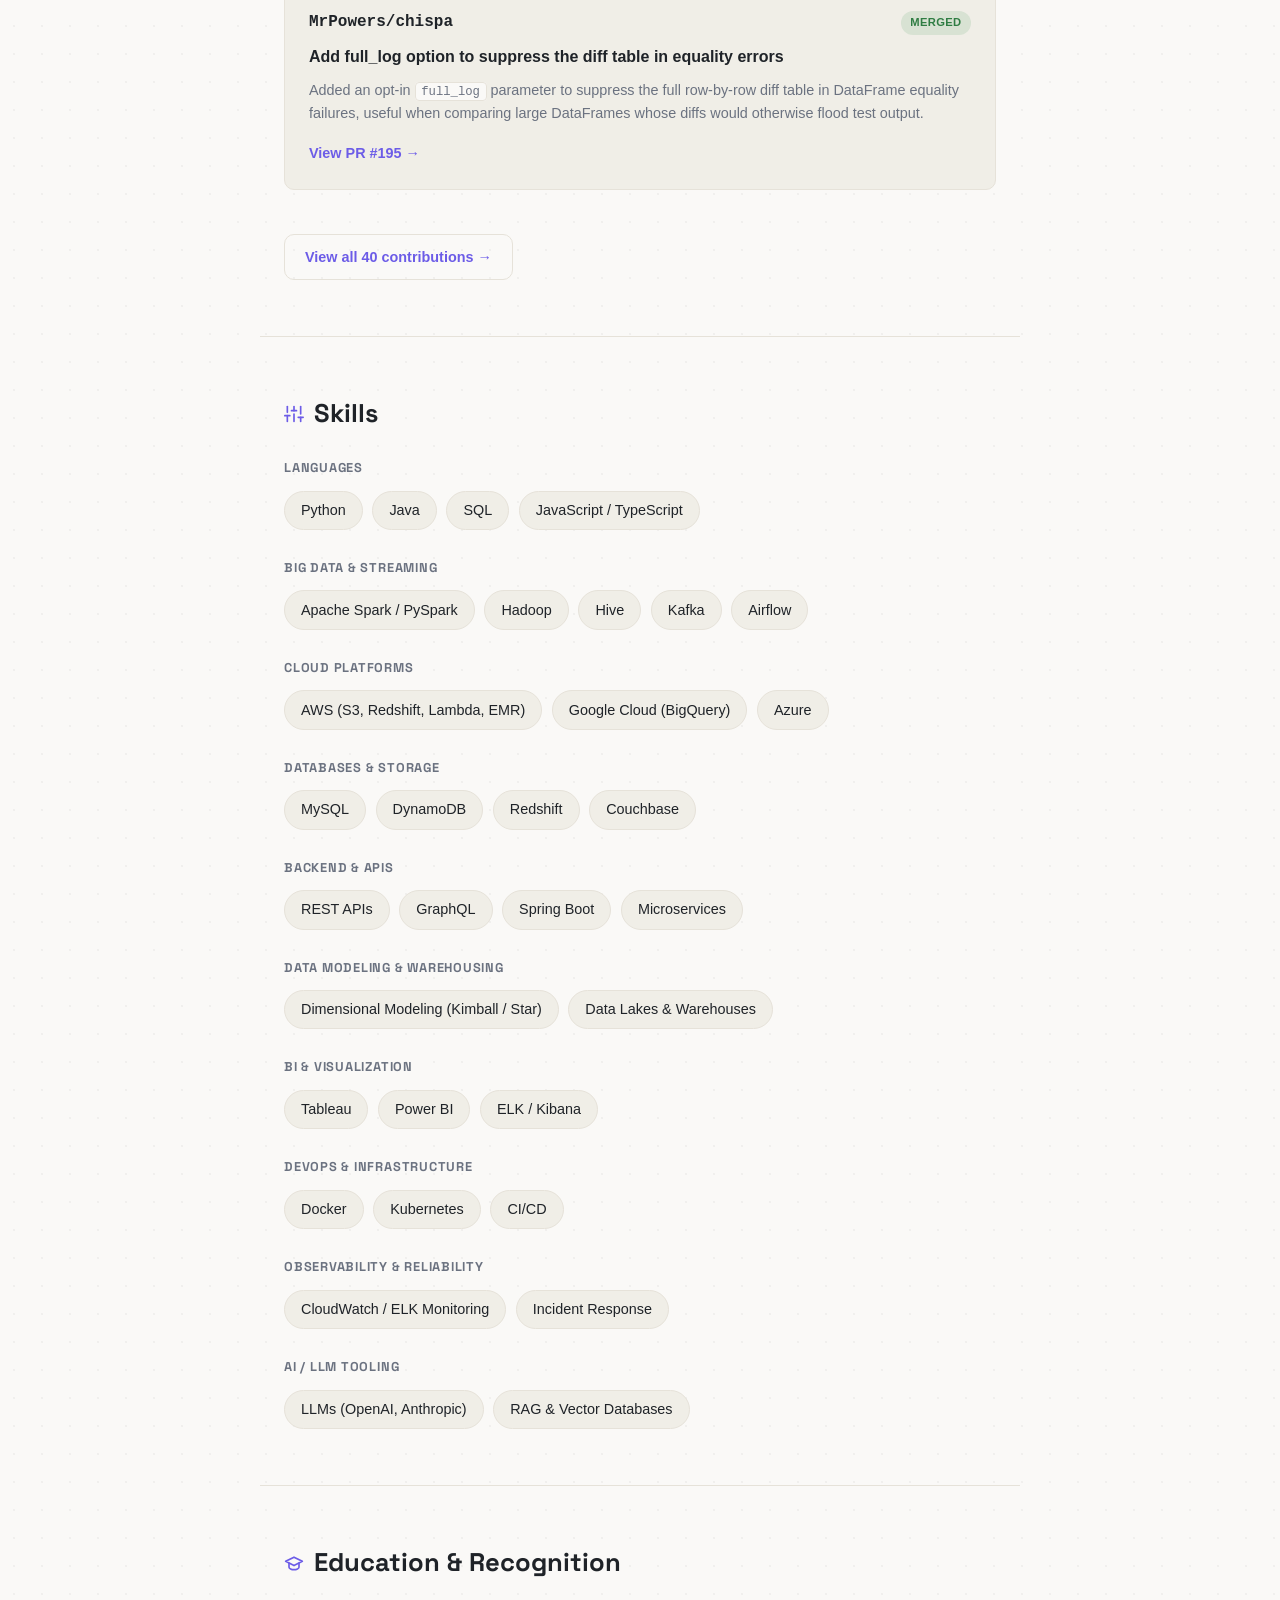
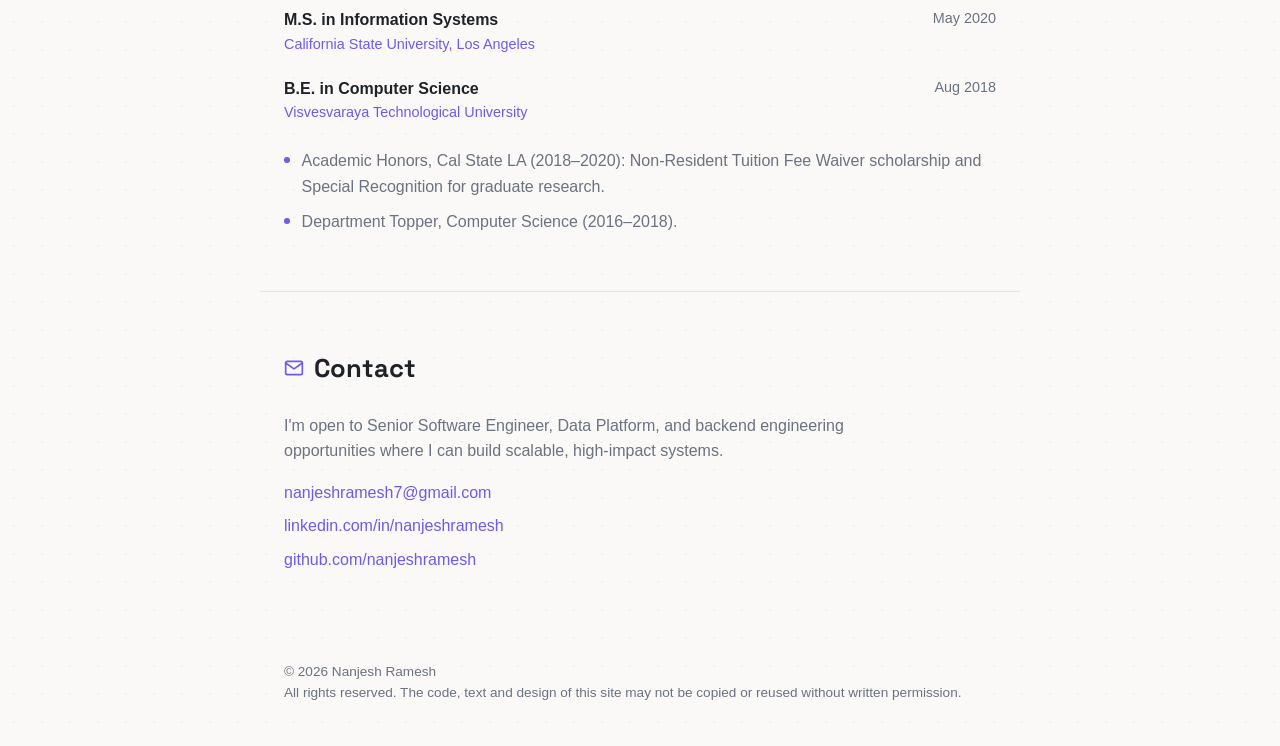
==== commit 5ec5f8ef: "Generalize financial dataset wording in the platform case study" ====
--- a/index.html
+++ b/index.html
@@ -311,7 +311,7 @@
           <ul class="job-list">
             <li>Gave finance and leadership teams real-time visibility into hundreds of incentive programs, replacing a 24-hour reporting lag</li>
             <li>Enabled confident, data-driven investment decisions across tens of thousands of business opportunities, representing $100B+ in tracked value</li>
-            <li>Delivered six mission-critical finance datasets (contracts, invoices, payments, and more) ahead of schedule with zero production issues, unblocking downstream teams early</li>
+            <li>Delivered multiple mission-critical financial datasets ahead of schedule with zero production issues, unblocking downstream teams early</li>
             <li>Increased stakeholder trust in reported numbers by cutting production and audit issues through validation and standardized schema contracts</li>
             <li>Improved the reliability of systems finance and partner teams rely on daily, reducing downstream reporting failures</li>
           </ul>
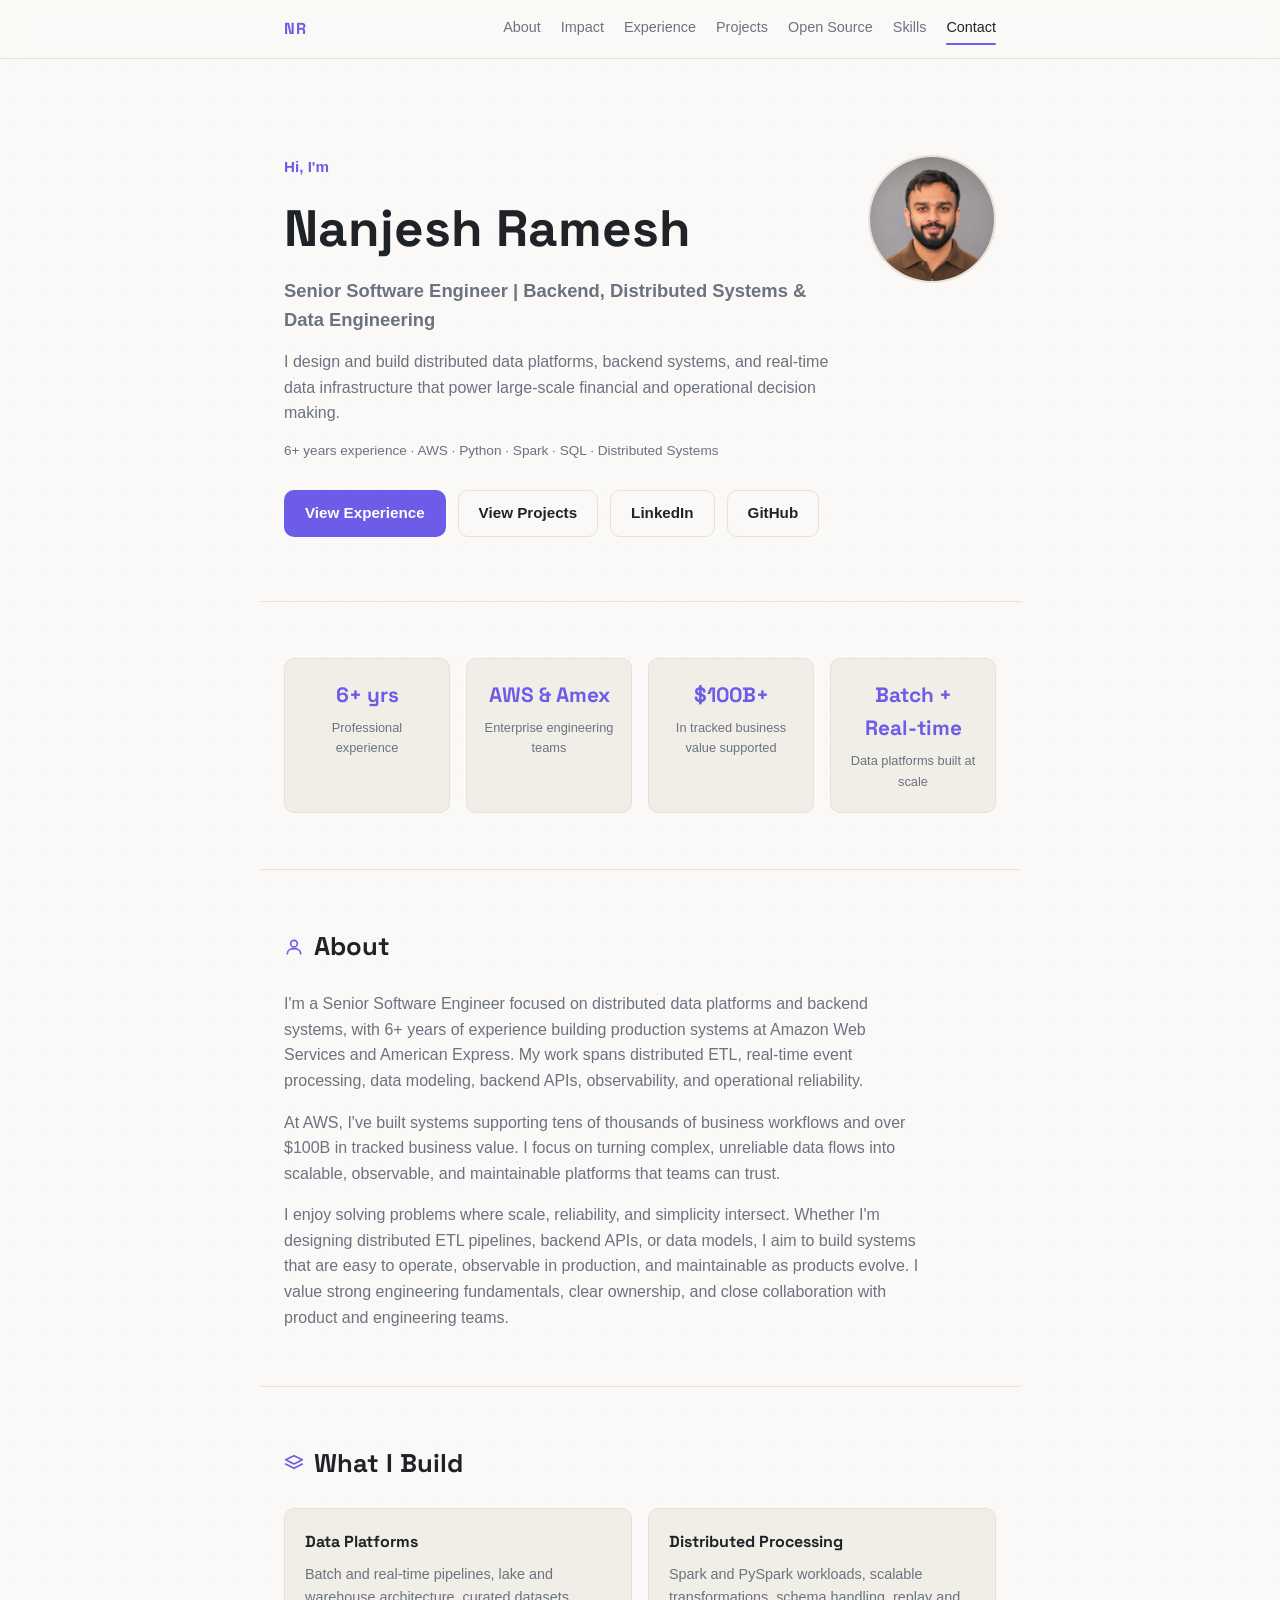
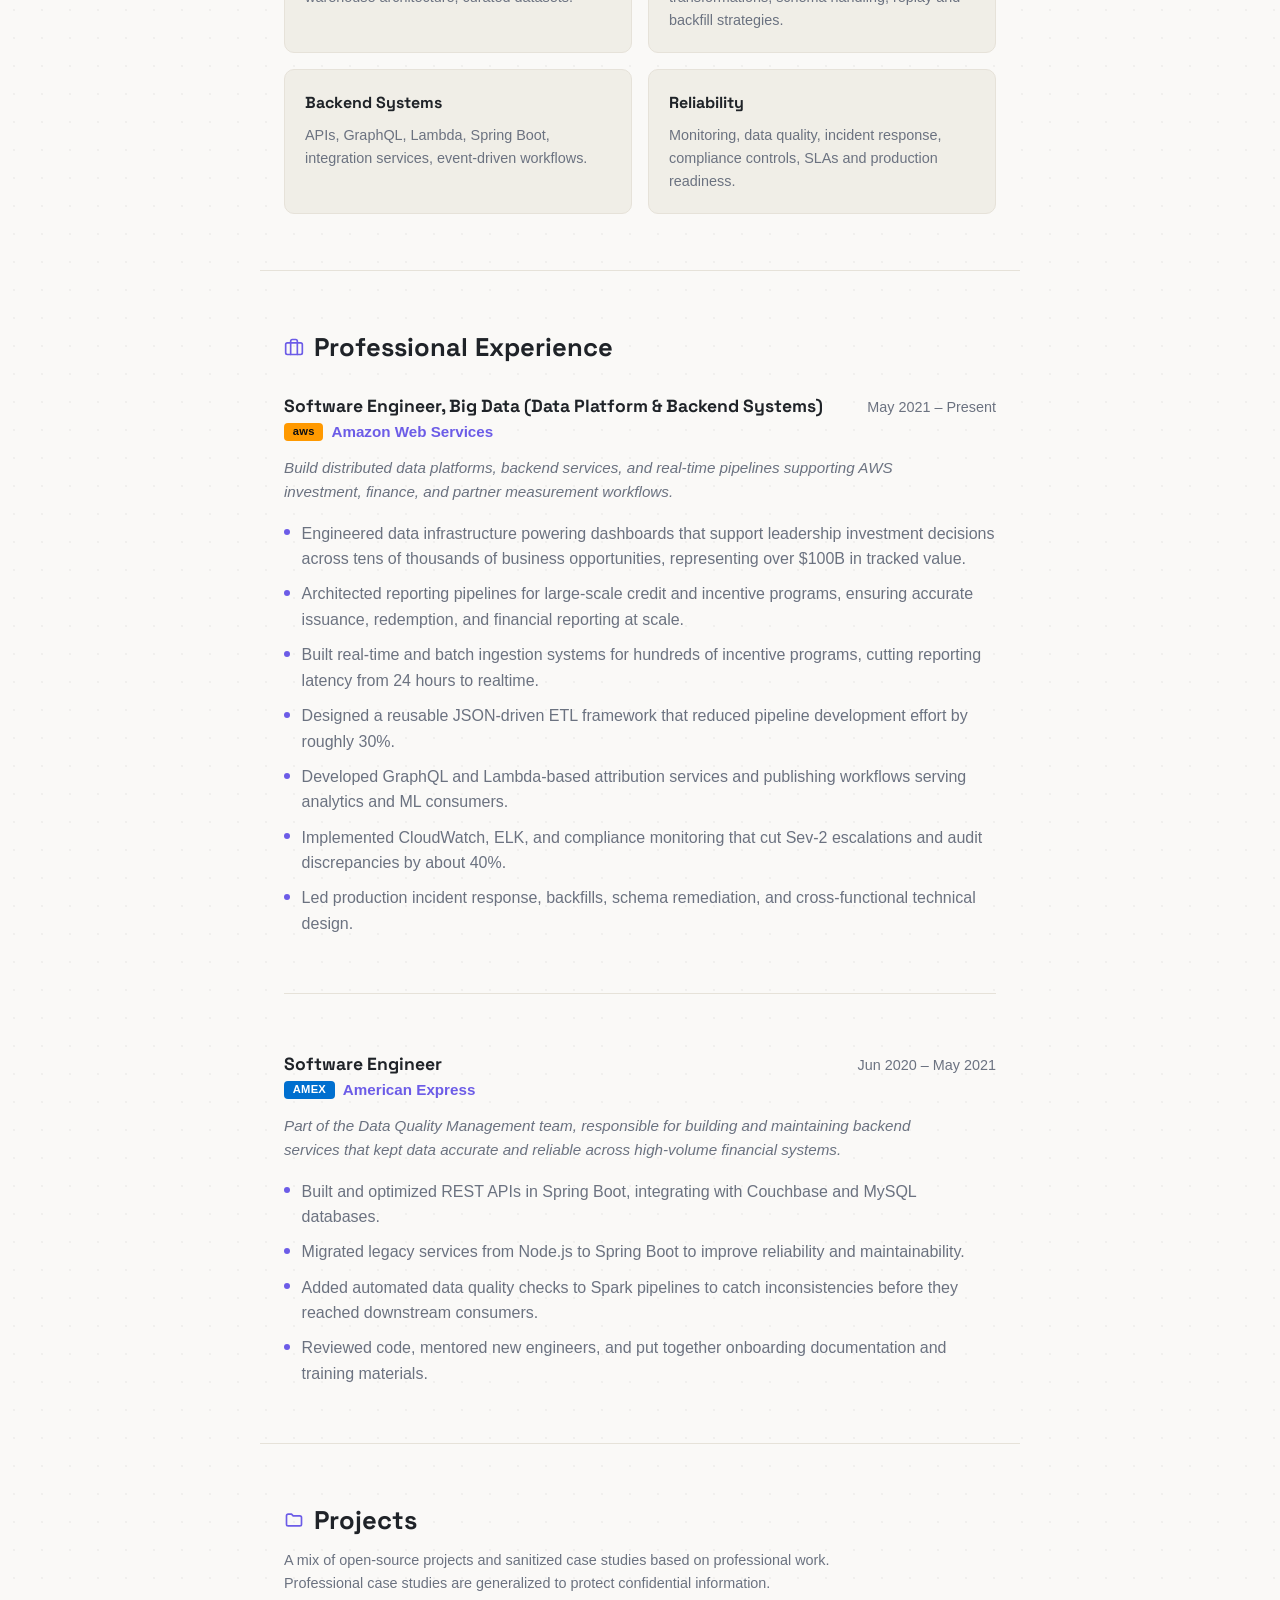
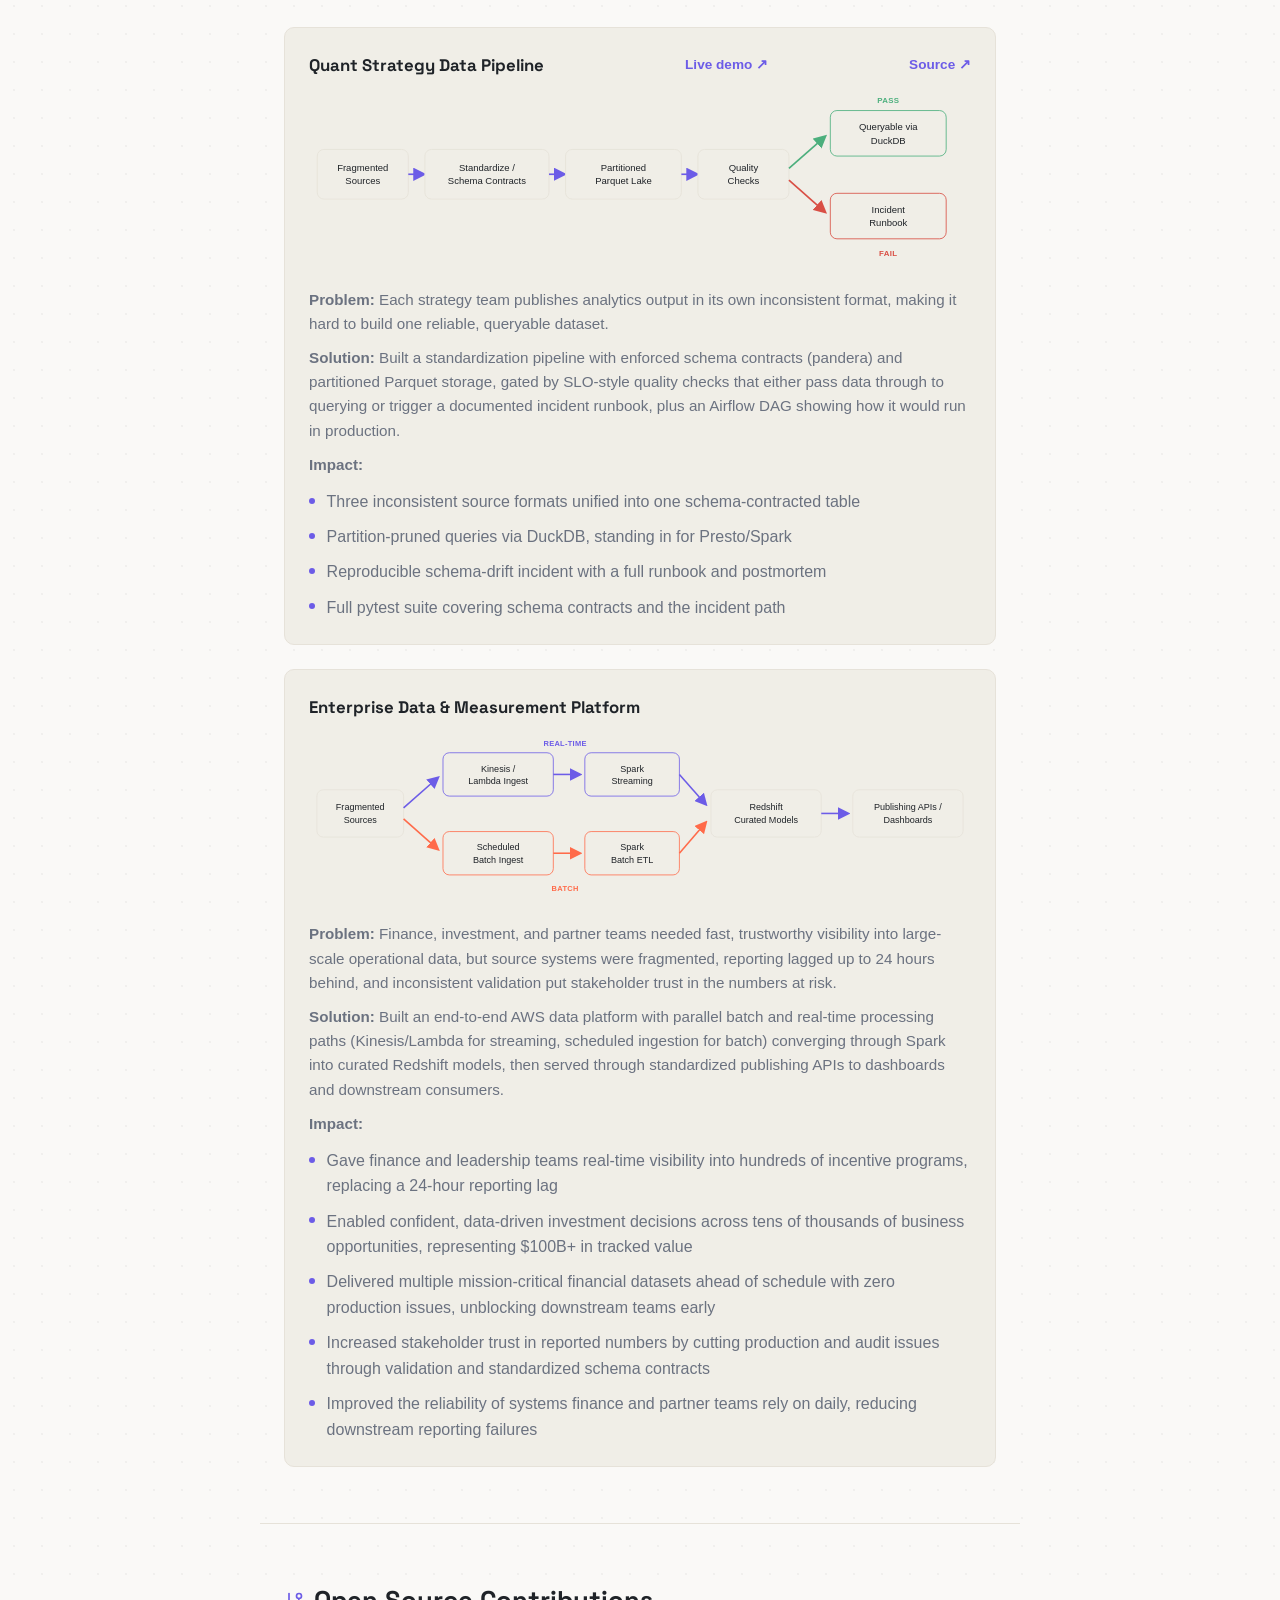
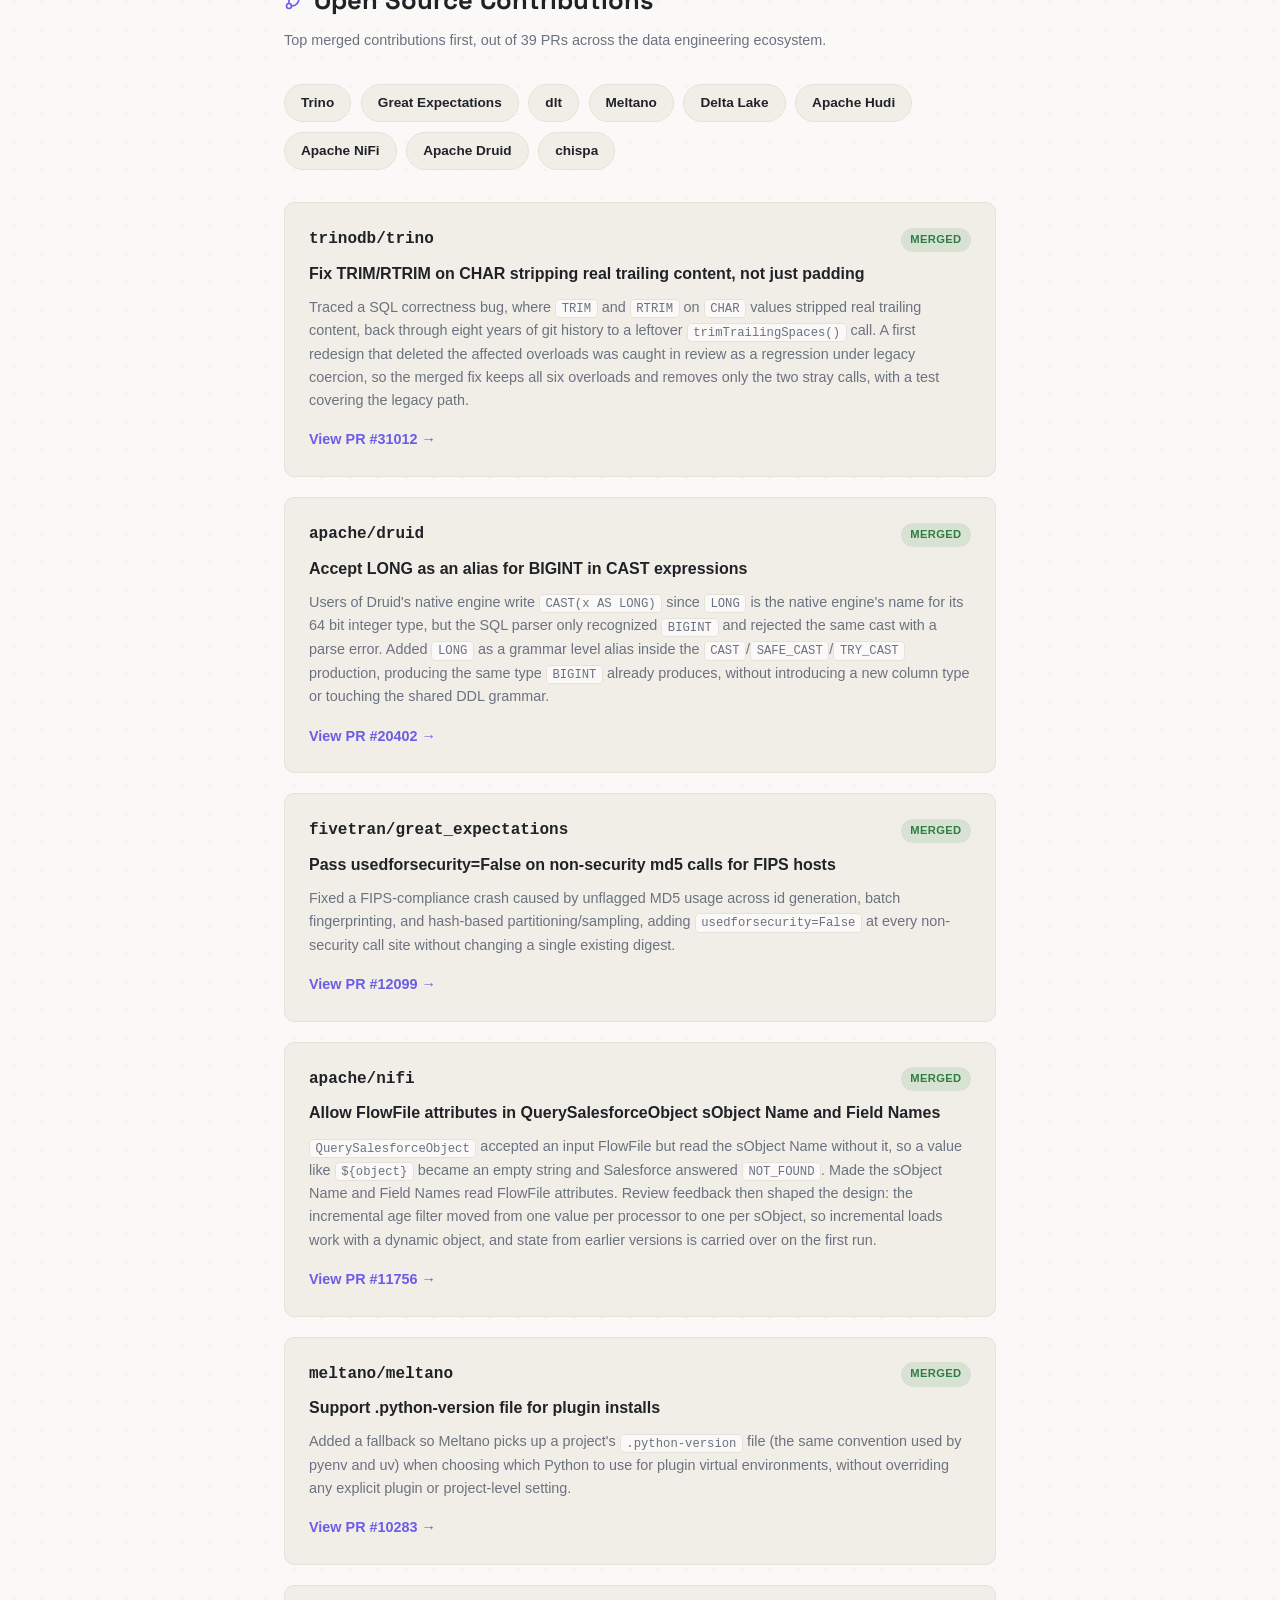
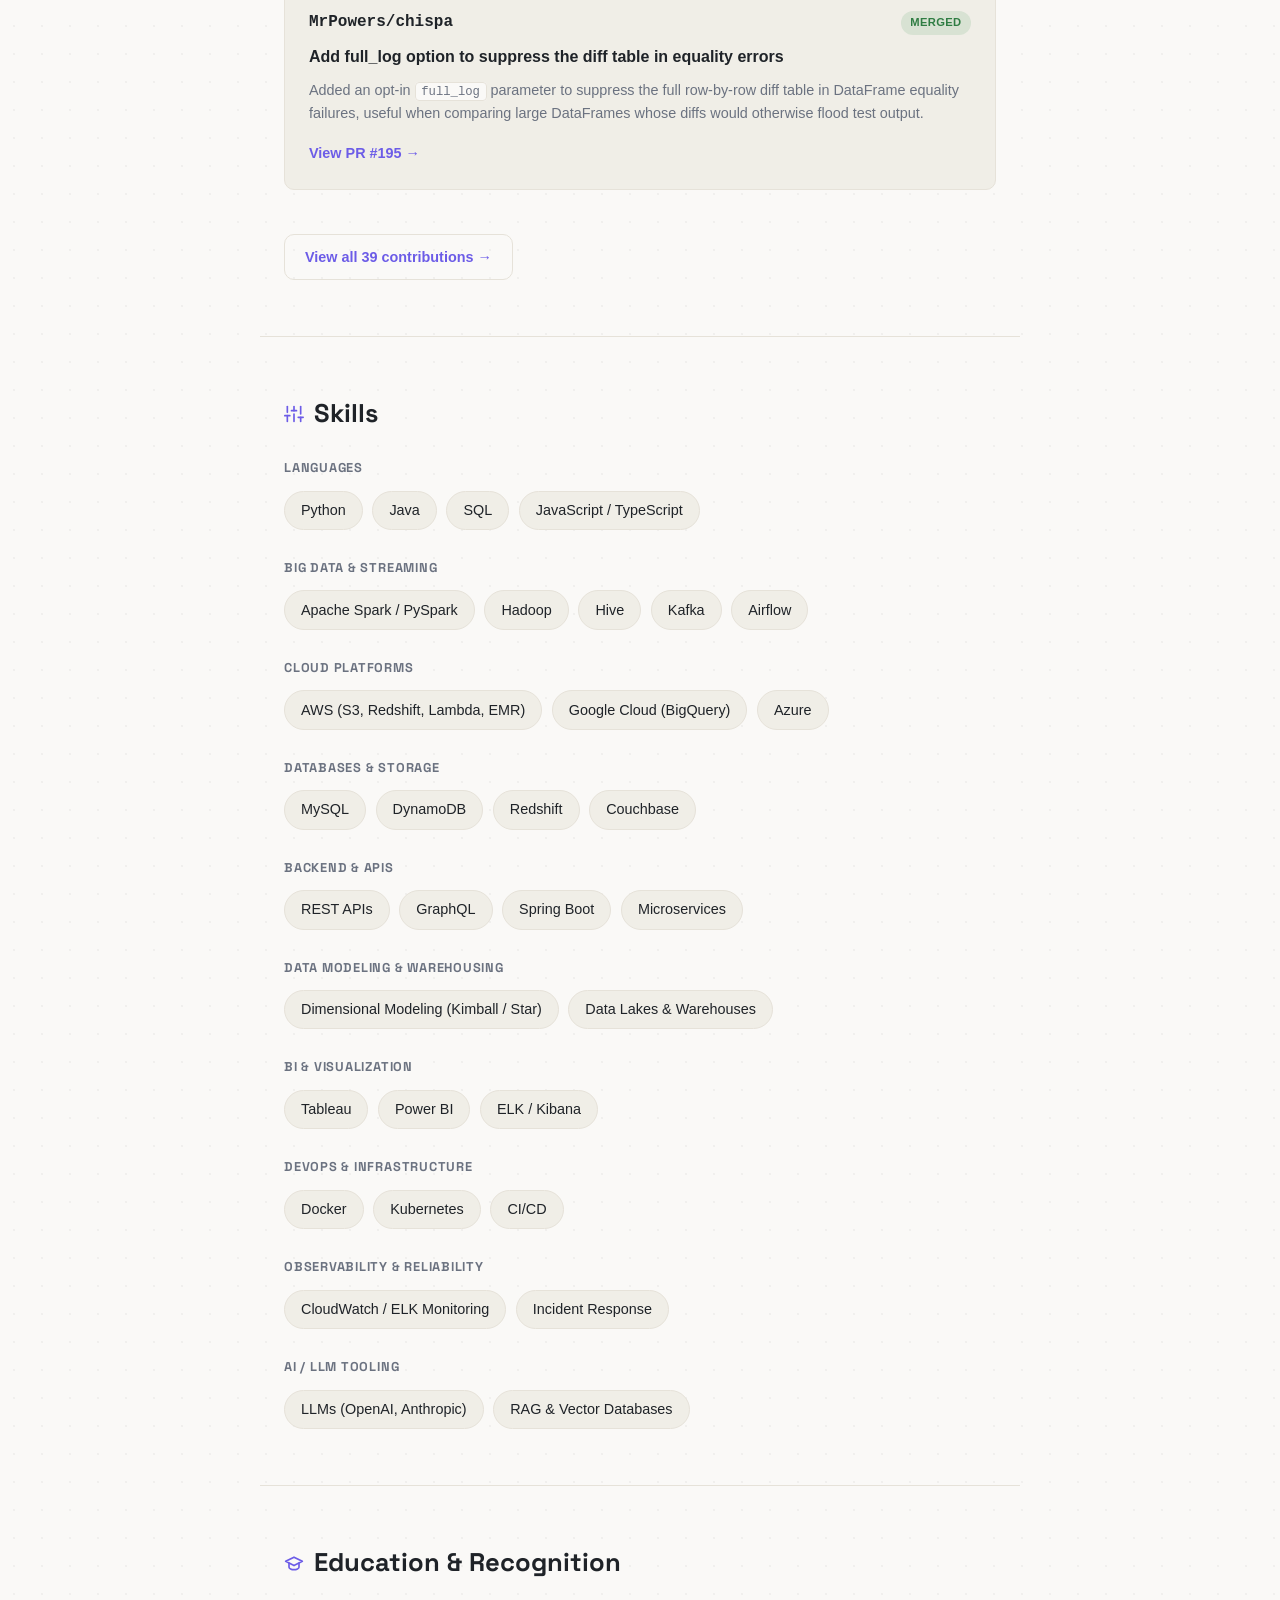
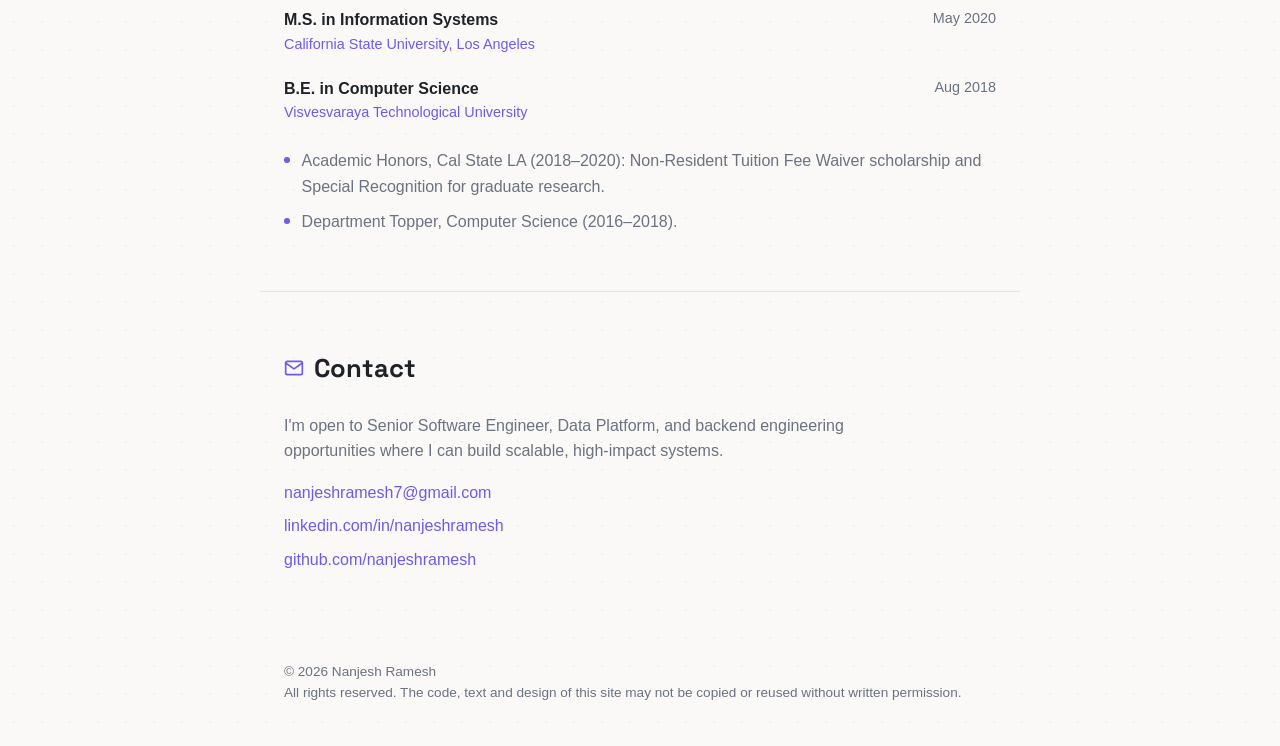
==== commit 5c76ef1c: "Mark Trino #31957 and dlt #4638 merged, drop closed dlt #4630 (39 PRs, 26 merged, 13 open)" ====
--- a/index.html
+++ b/index.html
@@ -321,7 +321,7 @@
 
     <section id="opensource" class="section">
       <h2 class="section-title"><svg class="icon" viewBox="0 0 24 24" fill="none" stroke="currentColor" stroke-width="2" stroke-linecap="round" stroke-linejoin="round"><line x1="6" y1="3" x2="6" y2="15"/><circle cx="18" cy="6" r="3"/><circle cx="6" cy="18" r="3"/><path d="M18 9a9 9 0 0 1-9 9"/></svg>Open Source Contributions</h2>
-      <p class="section-subtitle">Top merged contributions first, out of 40 PRs across the data engineering ecosystem.</p>
+      <p class="section-subtitle">Top merged contributions first, out of 39 PRs across the data engineering ecosystem.</p>
       <ul class="oss-communities">
         <li><a href="https://github.com/trinodb/trino" target="_blank" rel="noopener">Trino</a></li>
         <li><a href="https://github.com/fivetran/great_expectations" target="_blank" rel="noopener">Great Expectations</a></li>
@@ -430,7 +430,7 @@
         <a href="https://github.com/MrPowers/chispa/pull/195" target="_blank" rel="noopener" class="oss-link">View PR #195 →</a>
       </div>
 
-      <a href="open-source/" class="oss-view-all reveal">View all 40 contributions →</a>
+      <a href="open-source/" class="oss-view-all reveal">View all 39 contributions →</a>
     </section>
 
     <section id="skills" class="section">
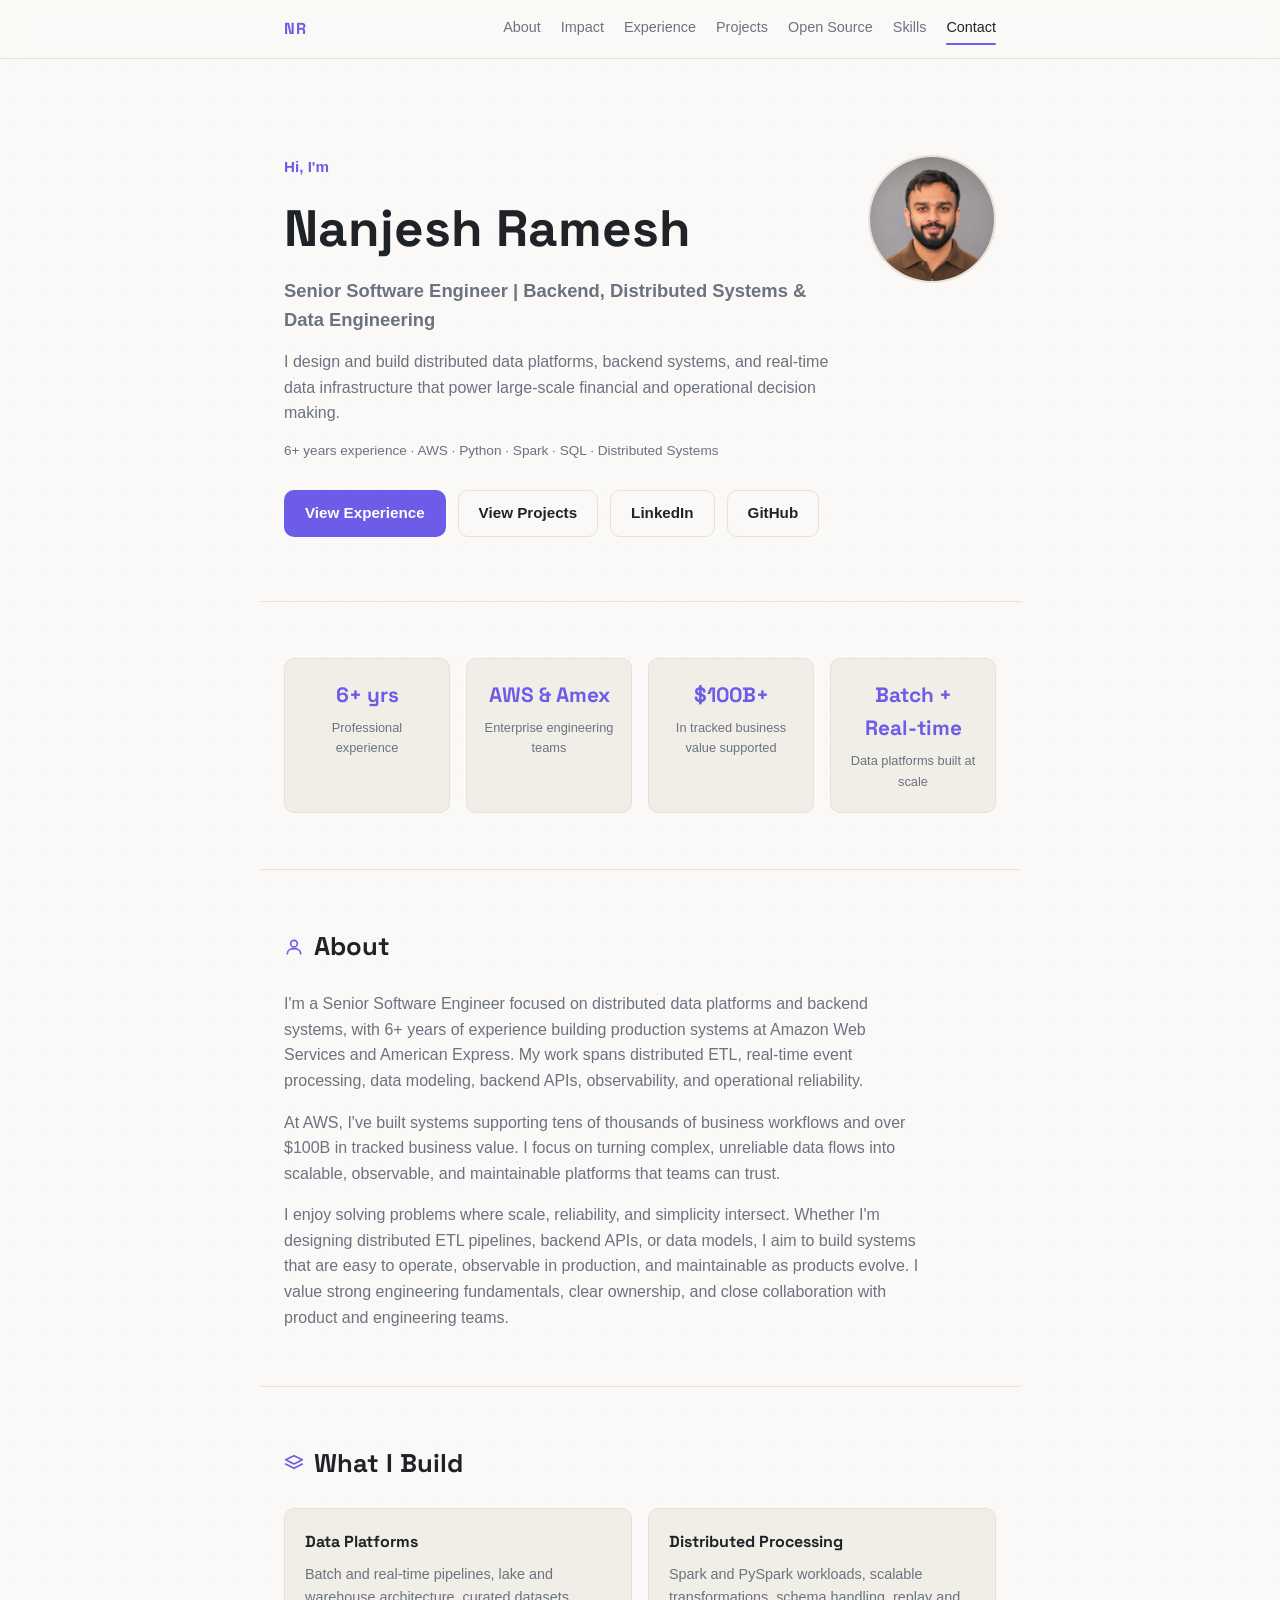
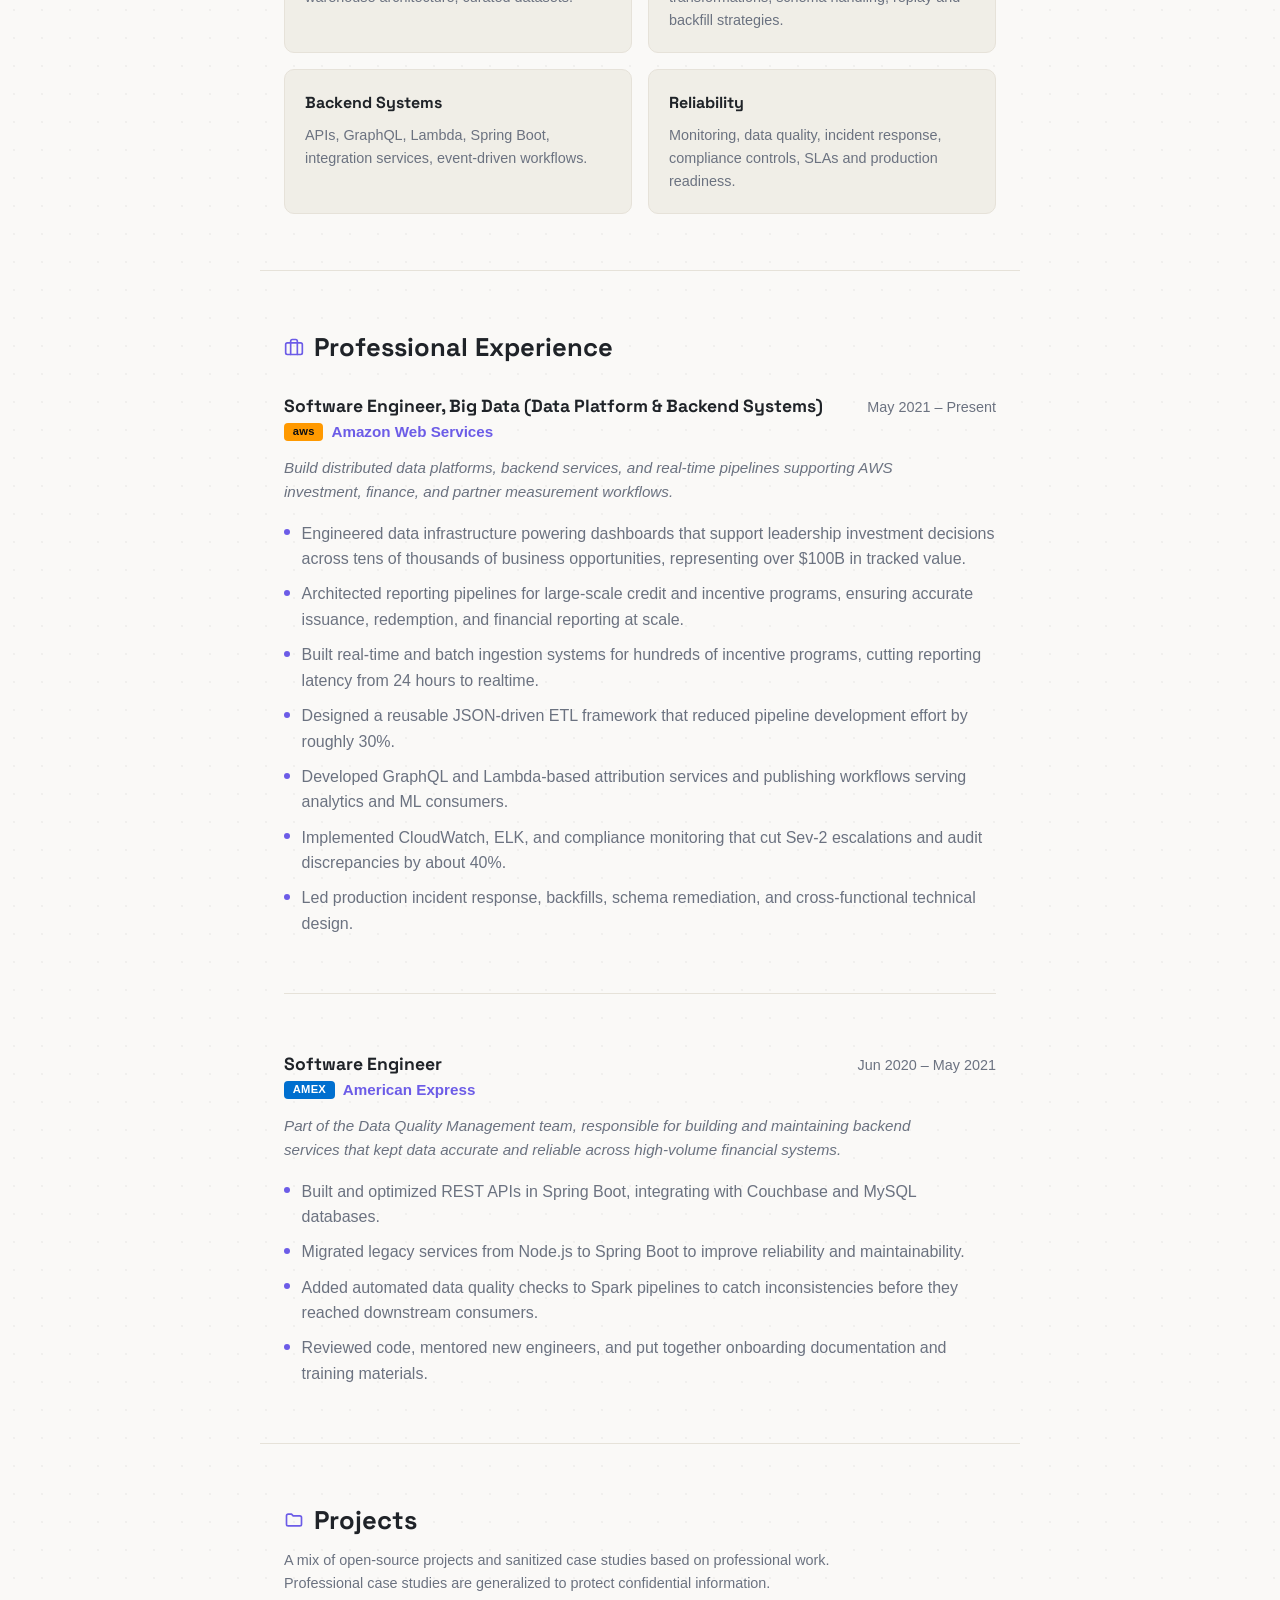
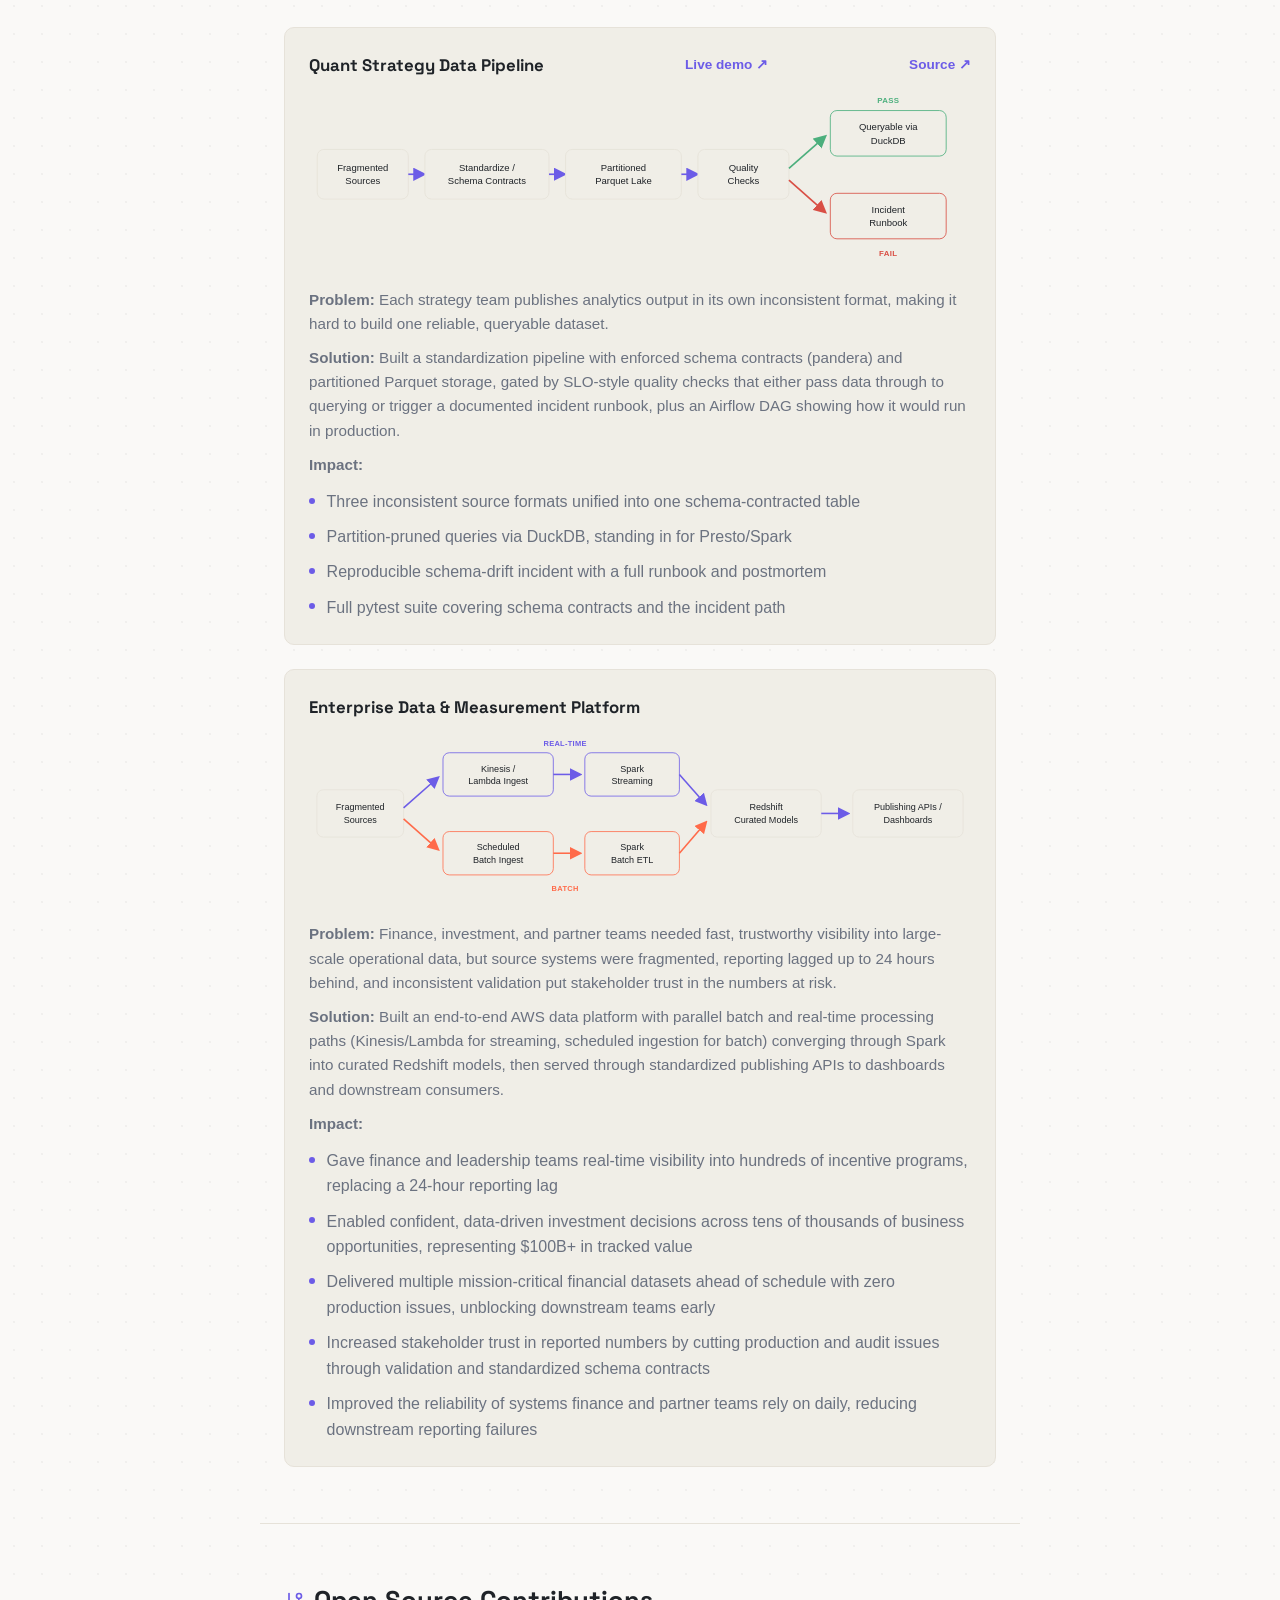
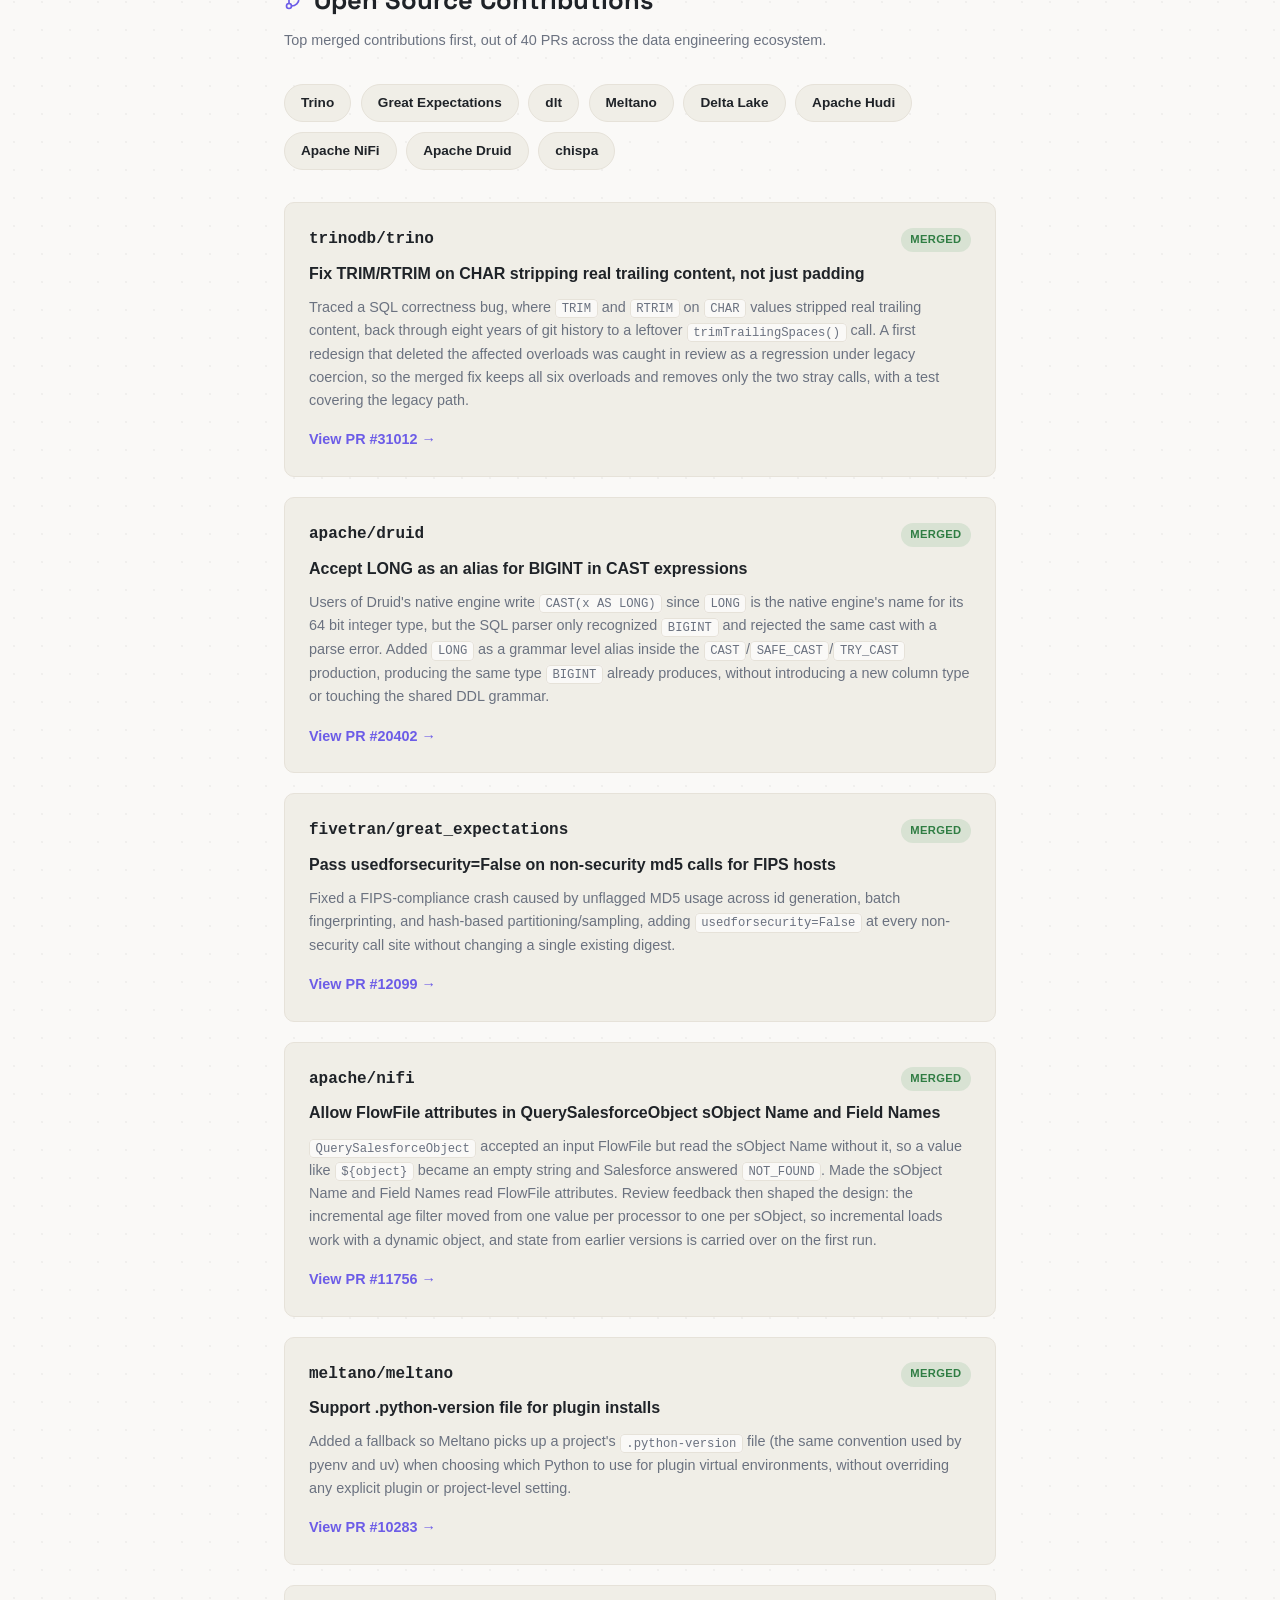
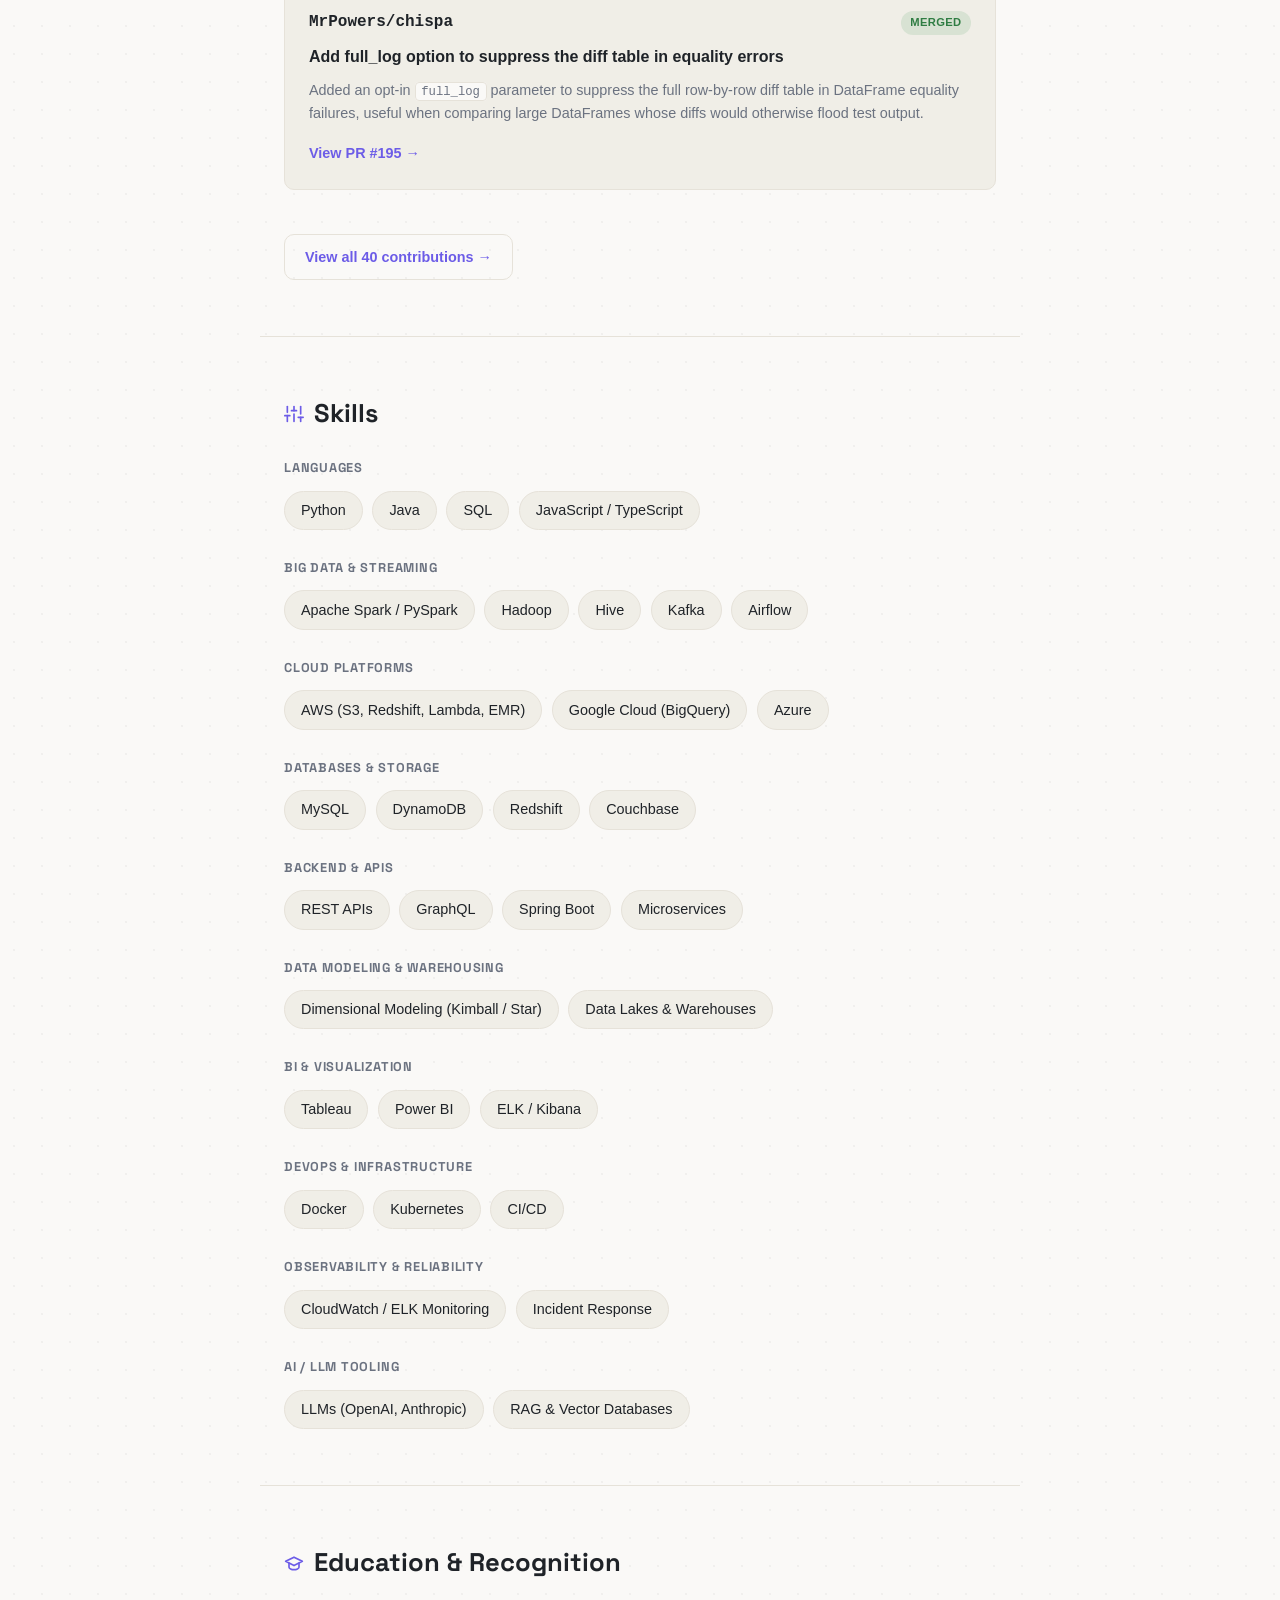
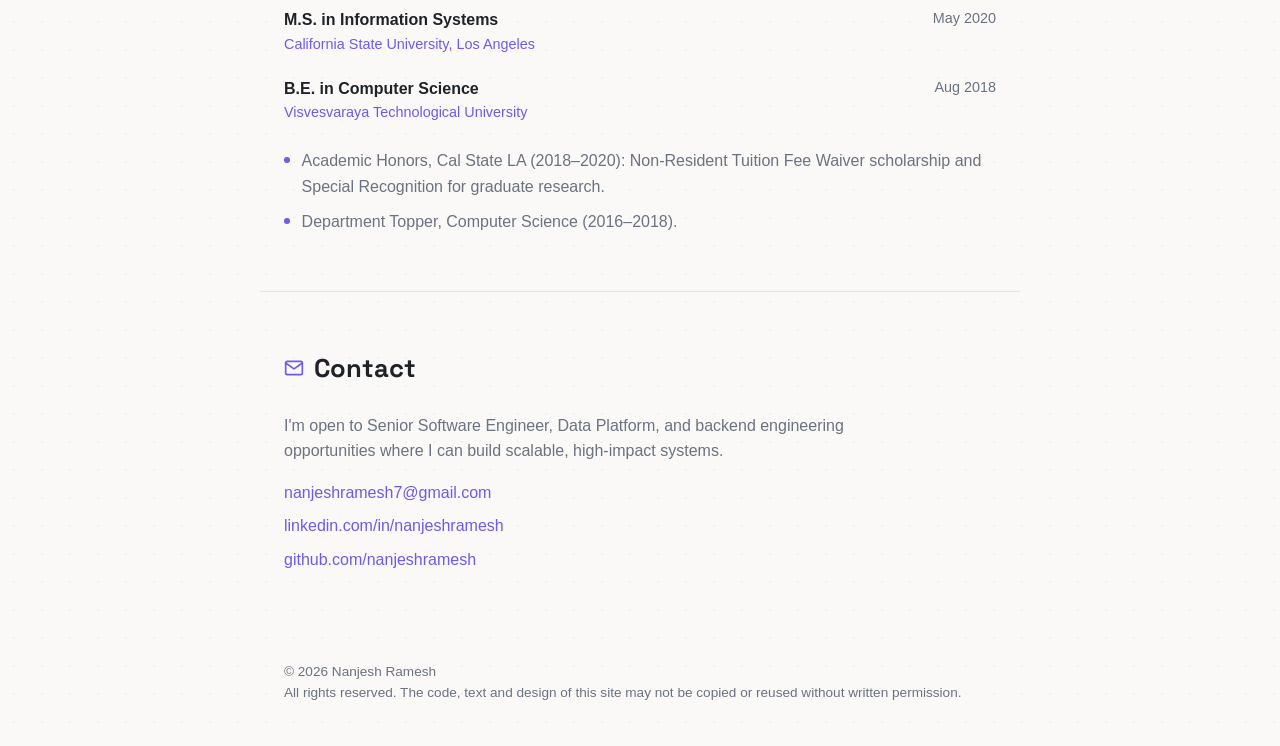
==== commit 7e51d9d4: "Add open Trino PR #32160 (40 PRs, 26 merged, 14 open)" ====
--- a/index.html
+++ b/index.html
@@ -321,7 +321,7 @@
 
     <section id="opensource" class="section">
       <h2 class="section-title"><svg class="icon" viewBox="0 0 24 24" fill="none" stroke="currentColor" stroke-width="2" stroke-linecap="round" stroke-linejoin="round"><line x1="6" y1="3" x2="6" y2="15"/><circle cx="18" cy="6" r="3"/><circle cx="6" cy="18" r="3"/><path d="M18 9a9 9 0 0 1-9 9"/></svg>Open Source Contributions</h2>
-      <p class="section-subtitle">Top merged contributions first, out of 39 PRs across the data engineering ecosystem.</p>
+      <p class="section-subtitle">Top merged contributions first, out of 40 PRs across the data engineering ecosystem.</p>
       <ul class="oss-communities">
         <li><a href="https://github.com/trinodb/trino" target="_blank" rel="noopener">Trino</a></li>
         <li><a href="https://github.com/fivetran/great_expectations" target="_blank" rel="noopener">Great Expectations</a></li>
@@ -430,7 +430,7 @@
         <a href="https://github.com/MrPowers/chispa/pull/195" target="_blank" rel="noopener" class="oss-link">View PR #195 →</a>
       </div>
 
-      <a href="open-source/" class="oss-view-all reveal">View all 39 contributions →</a>
+      <a href="open-source/" class="oss-view-all reveal">View all 40 contributions →</a>
     </section>
 
     <section id="skills" class="section">
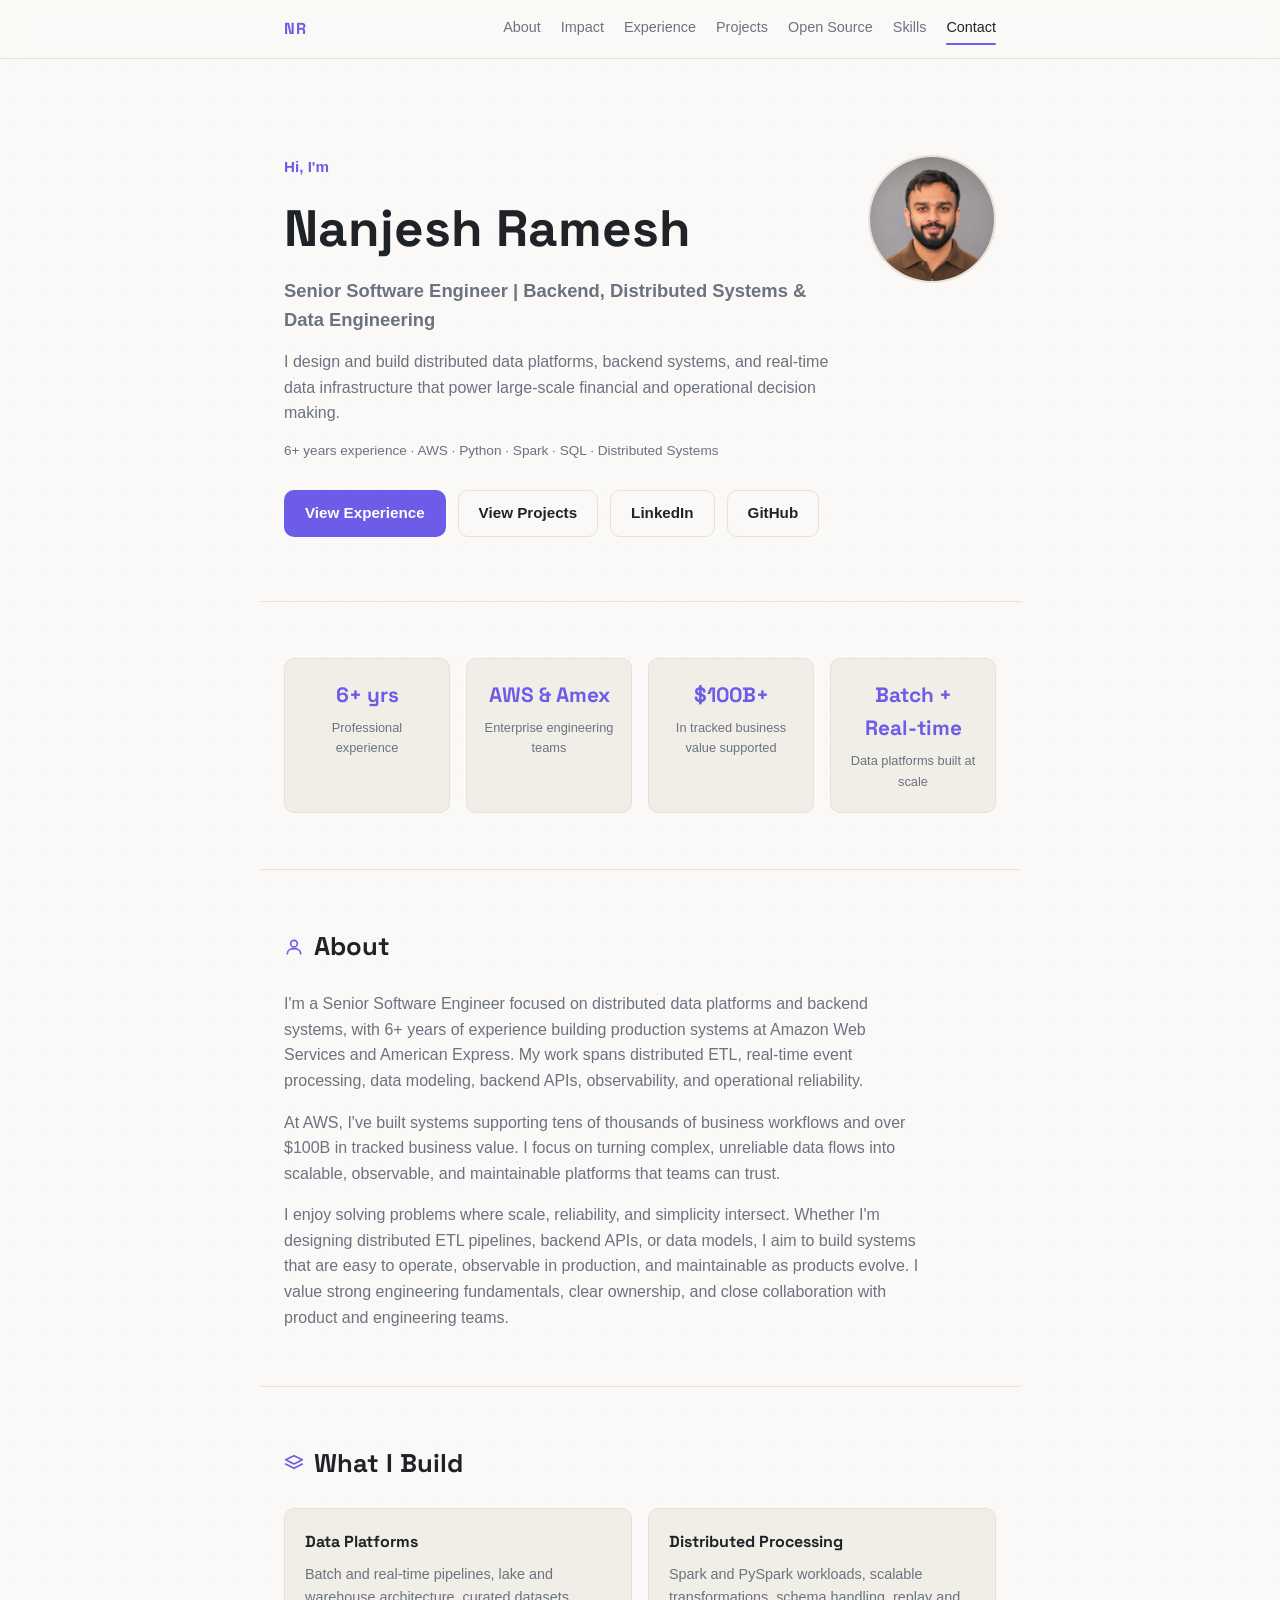
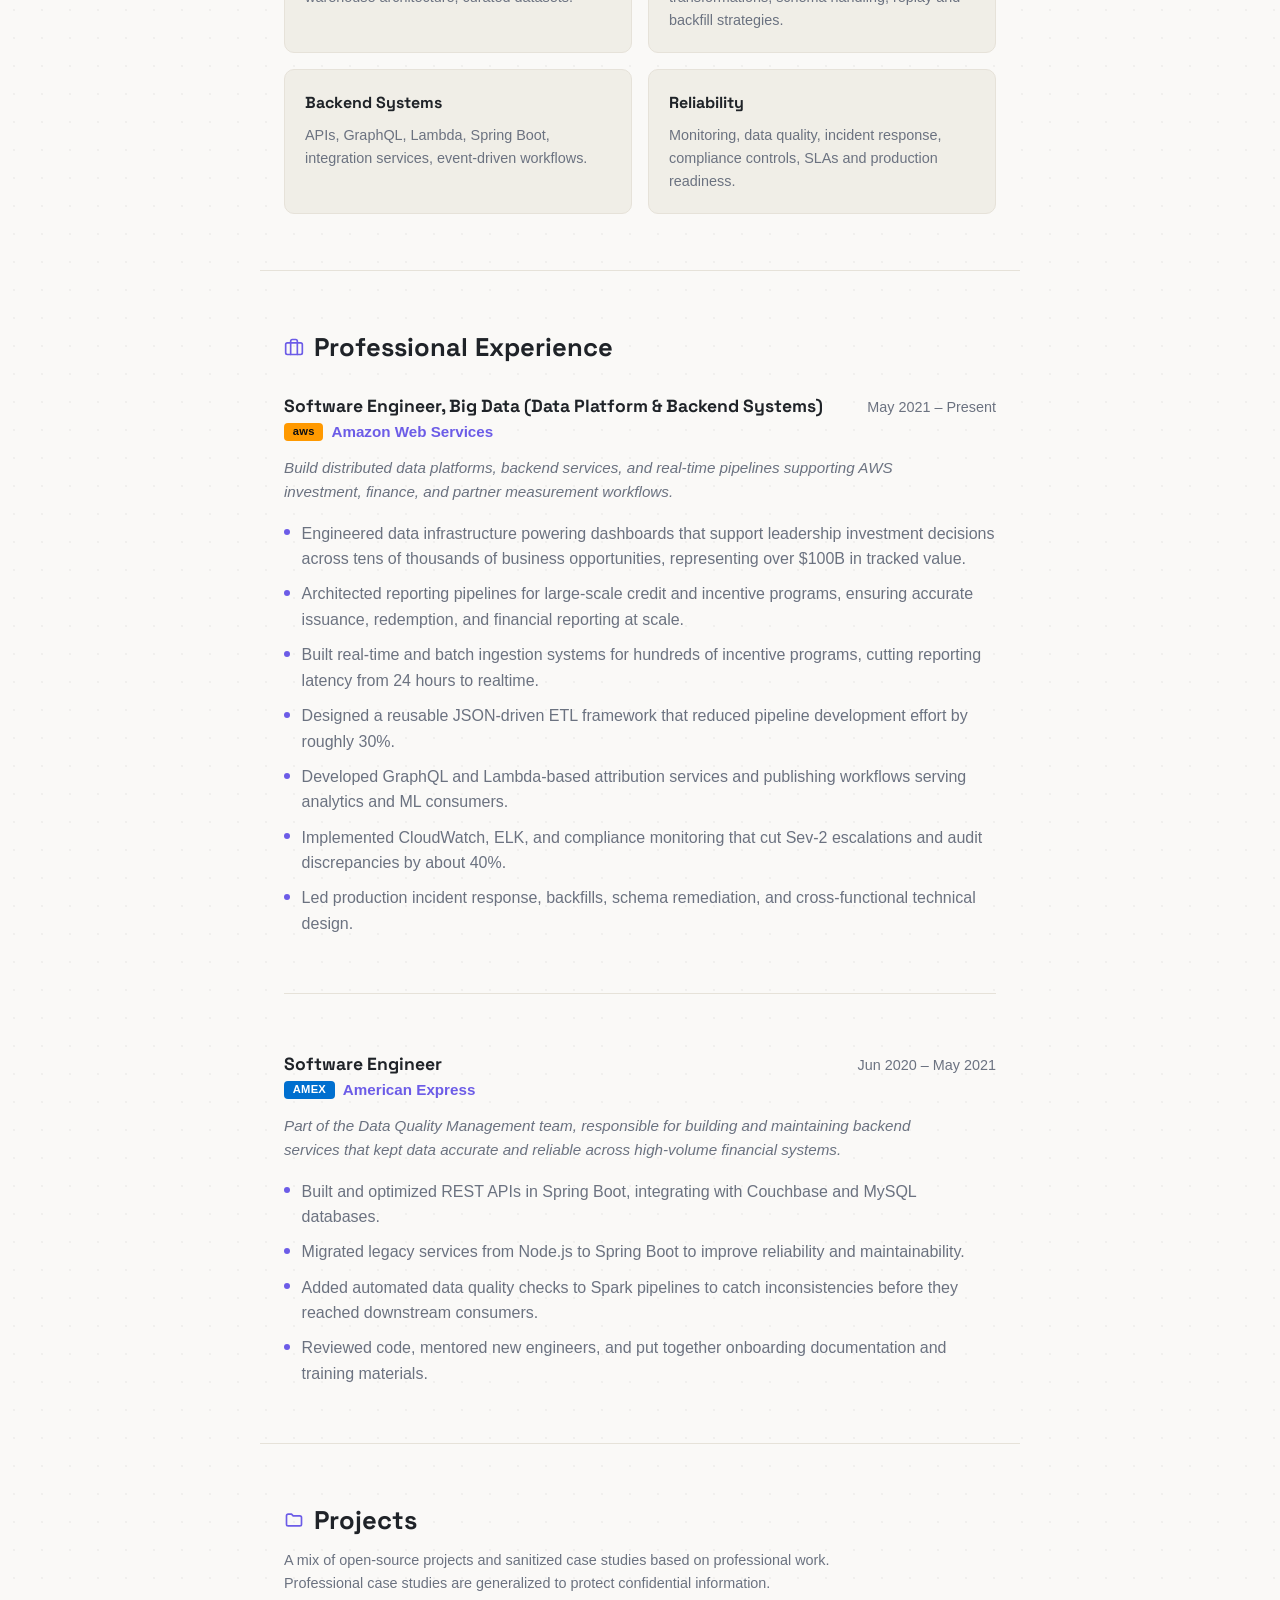
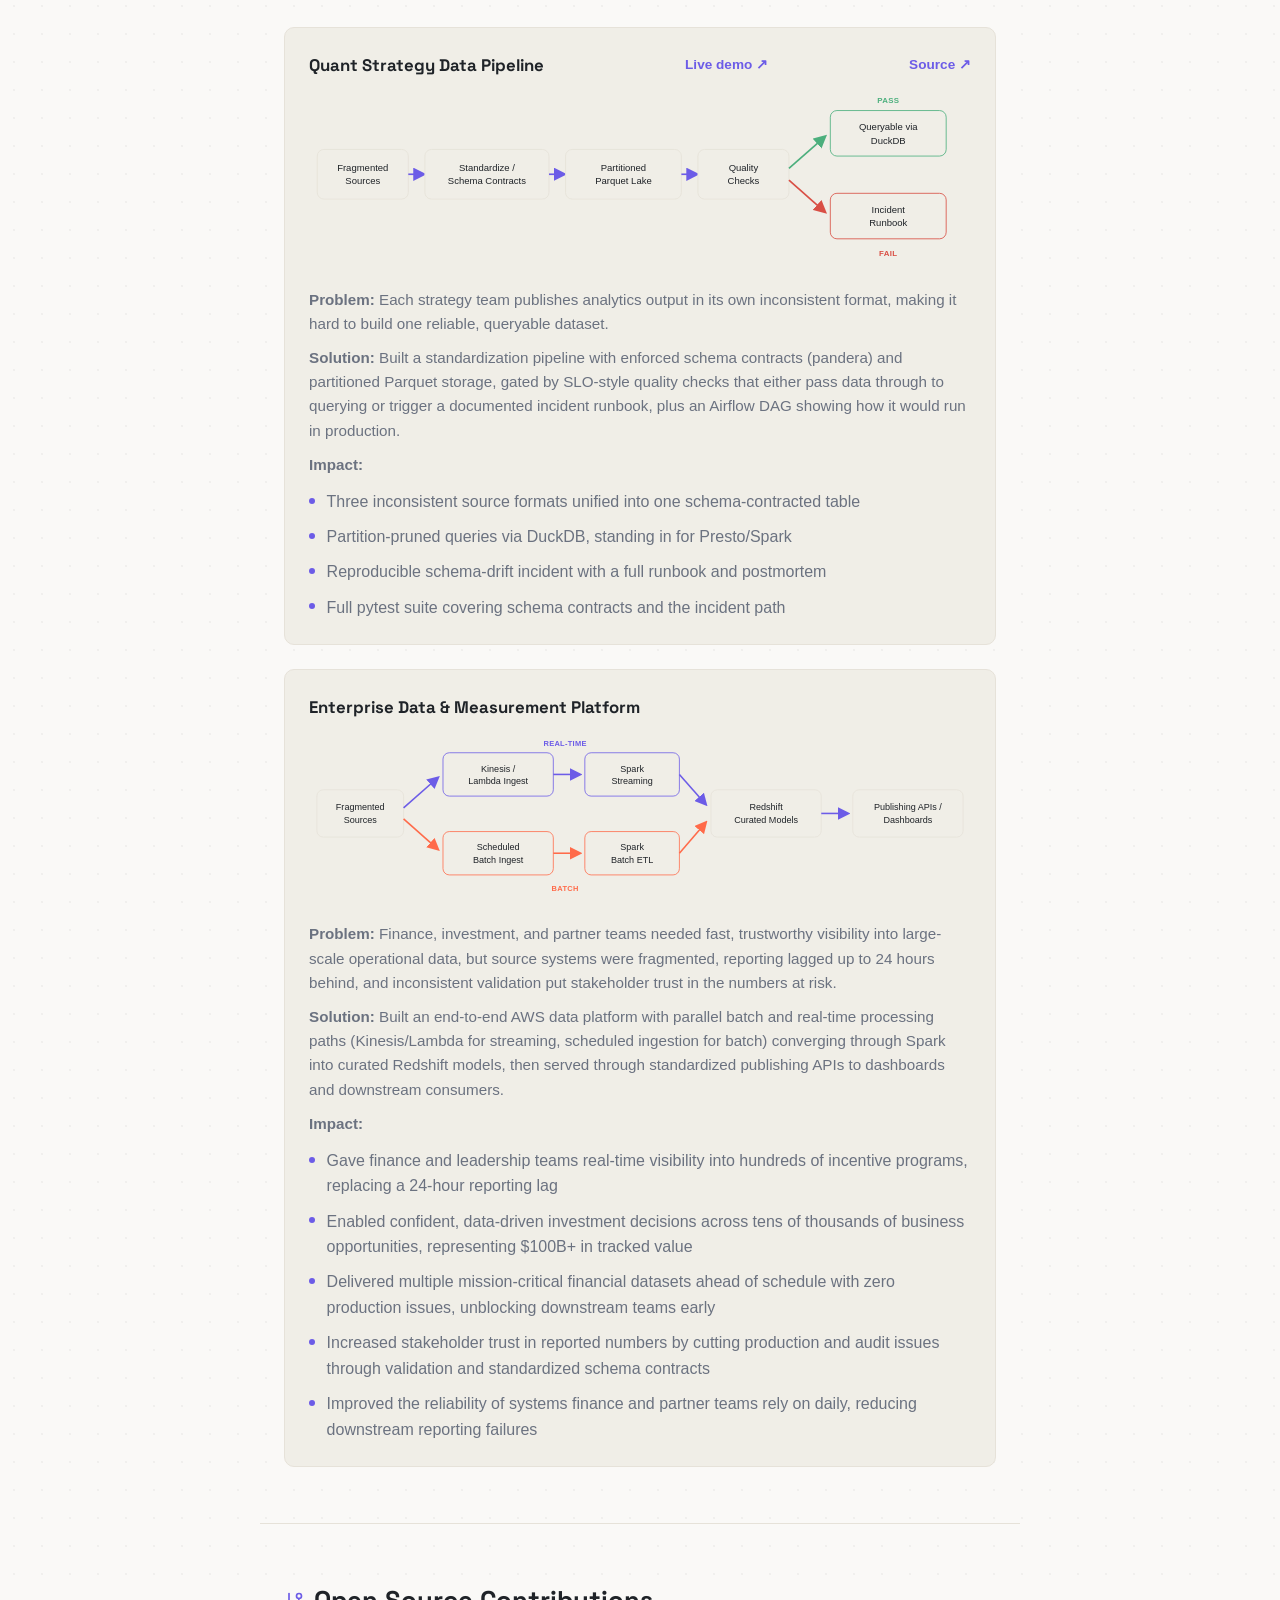
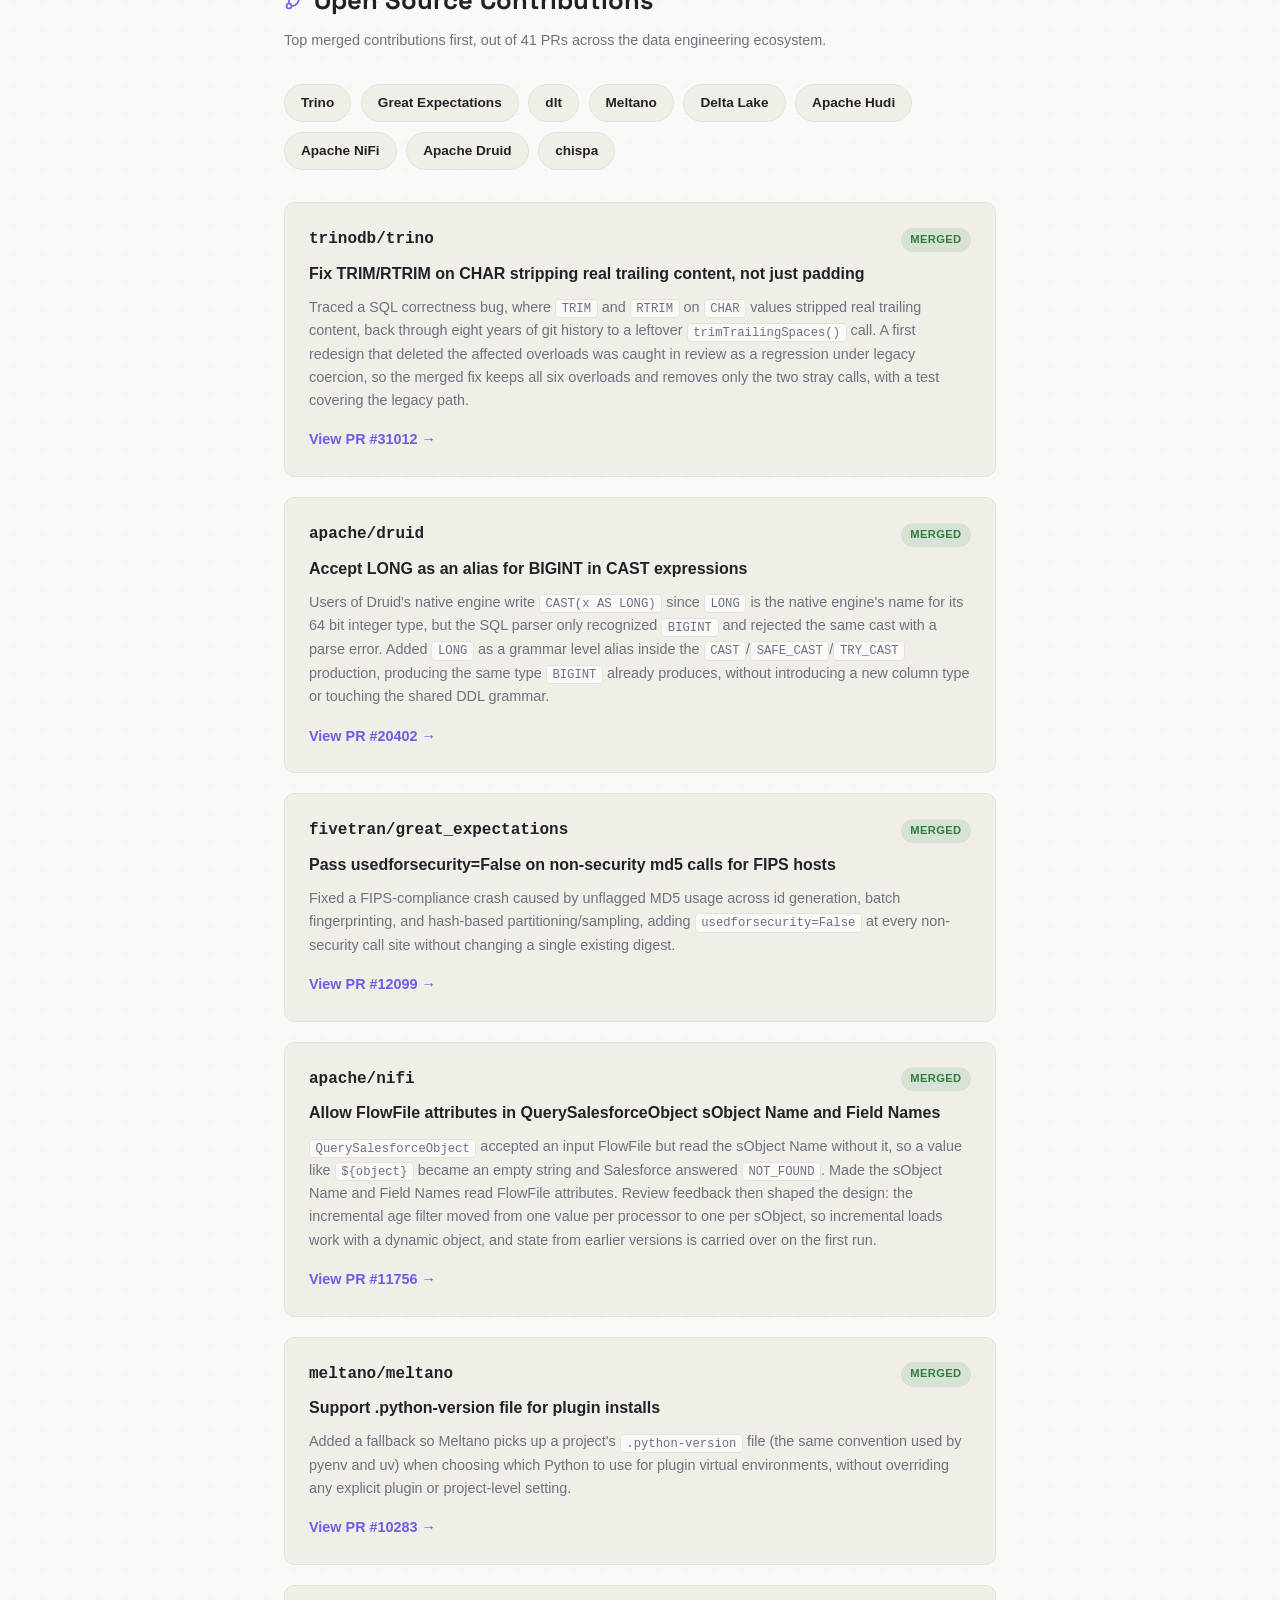
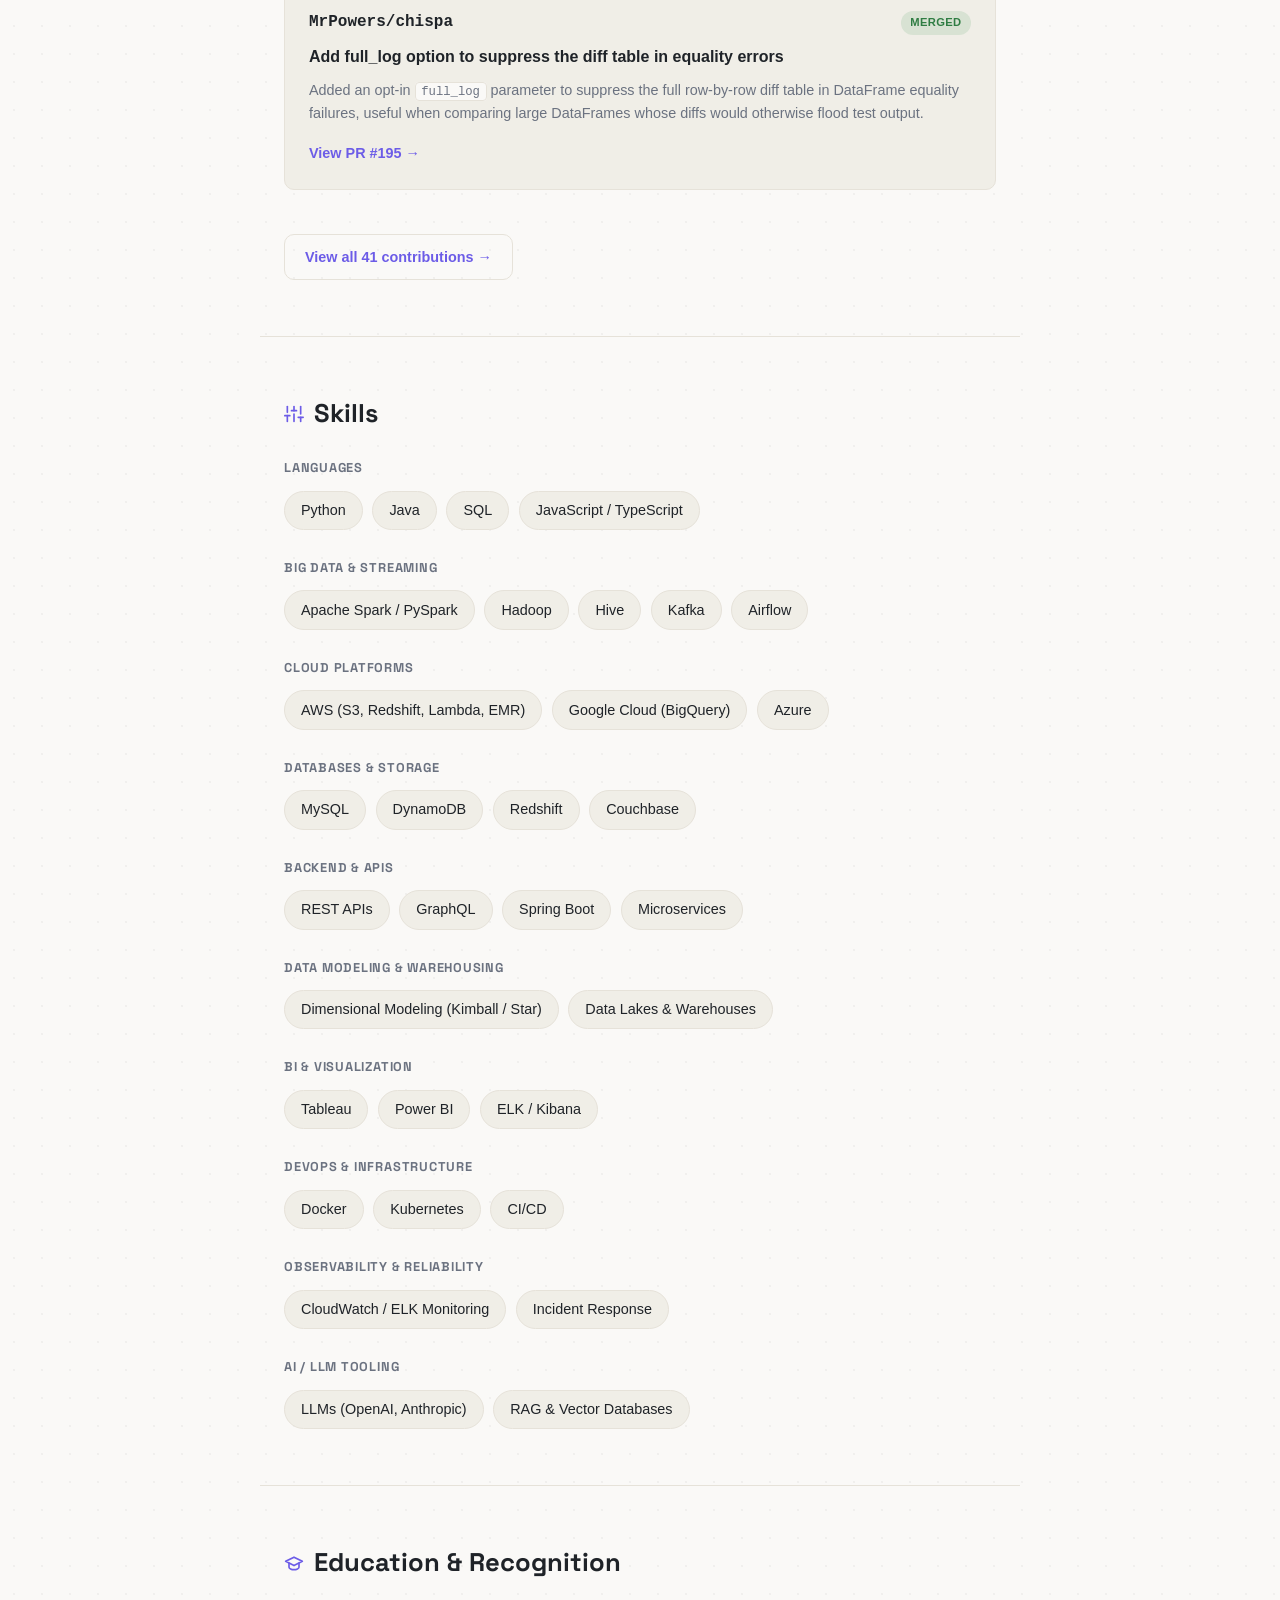
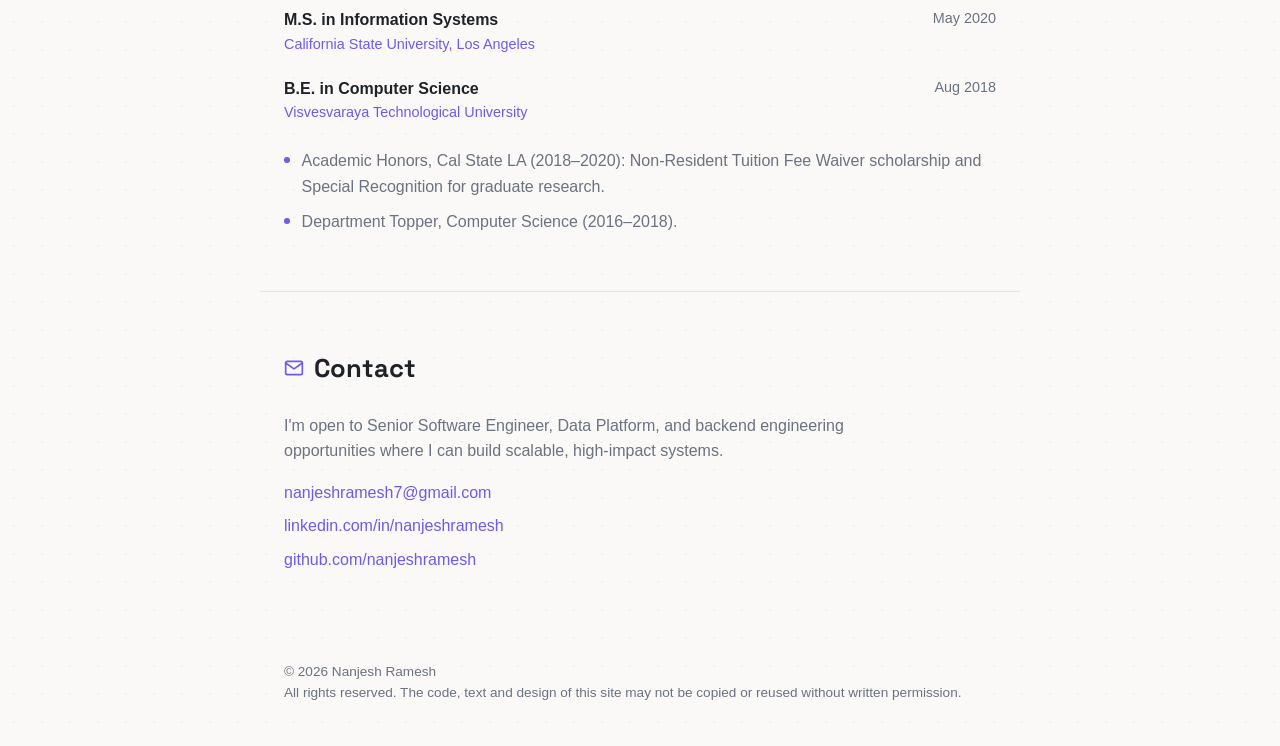
==== commit 5ee4a29b: "Add open Trino PR #32188 (41 PRs, 26 merged, 15 open)" ====
--- a/index.html
+++ b/index.html
@@ -321,7 +321,7 @@
 
     <section id="opensource" class="section">
       <h2 class="section-title"><svg class="icon" viewBox="0 0 24 24" fill="none" stroke="currentColor" stroke-width="2" stroke-linecap="round" stroke-linejoin="round"><line x1="6" y1="3" x2="6" y2="15"/><circle cx="18" cy="6" r="3"/><circle cx="6" cy="18" r="3"/><path d="M18 9a9 9 0 0 1-9 9"/></svg>Open Source Contributions</h2>
-      <p class="section-subtitle">Top merged contributions first, out of 40 PRs across the data engineering ecosystem.</p>
+      <p class="section-subtitle">Top merged contributions first, out of 41 PRs across the data engineering ecosystem.</p>
       <ul class="oss-communities">
         <li><a href="https://github.com/trinodb/trino" target="_blank" rel="noopener">Trino</a></li>
         <li><a href="https://github.com/fivetran/great_expectations" target="_blank" rel="noopener">Great Expectations</a></li>
@@ -430,7 +430,7 @@
         <a href="https://github.com/MrPowers/chispa/pull/195" target="_blank" rel="noopener" class="oss-link">View PR #195 →</a>
       </div>
 
-      <a href="open-source/" class="oss-view-all reveal">View all 40 contributions →</a>
+      <a href="open-source/" class="oss-view-all reveal">View all 41 contributions →</a>
     </section>
 
     <section id="skills" class="section">
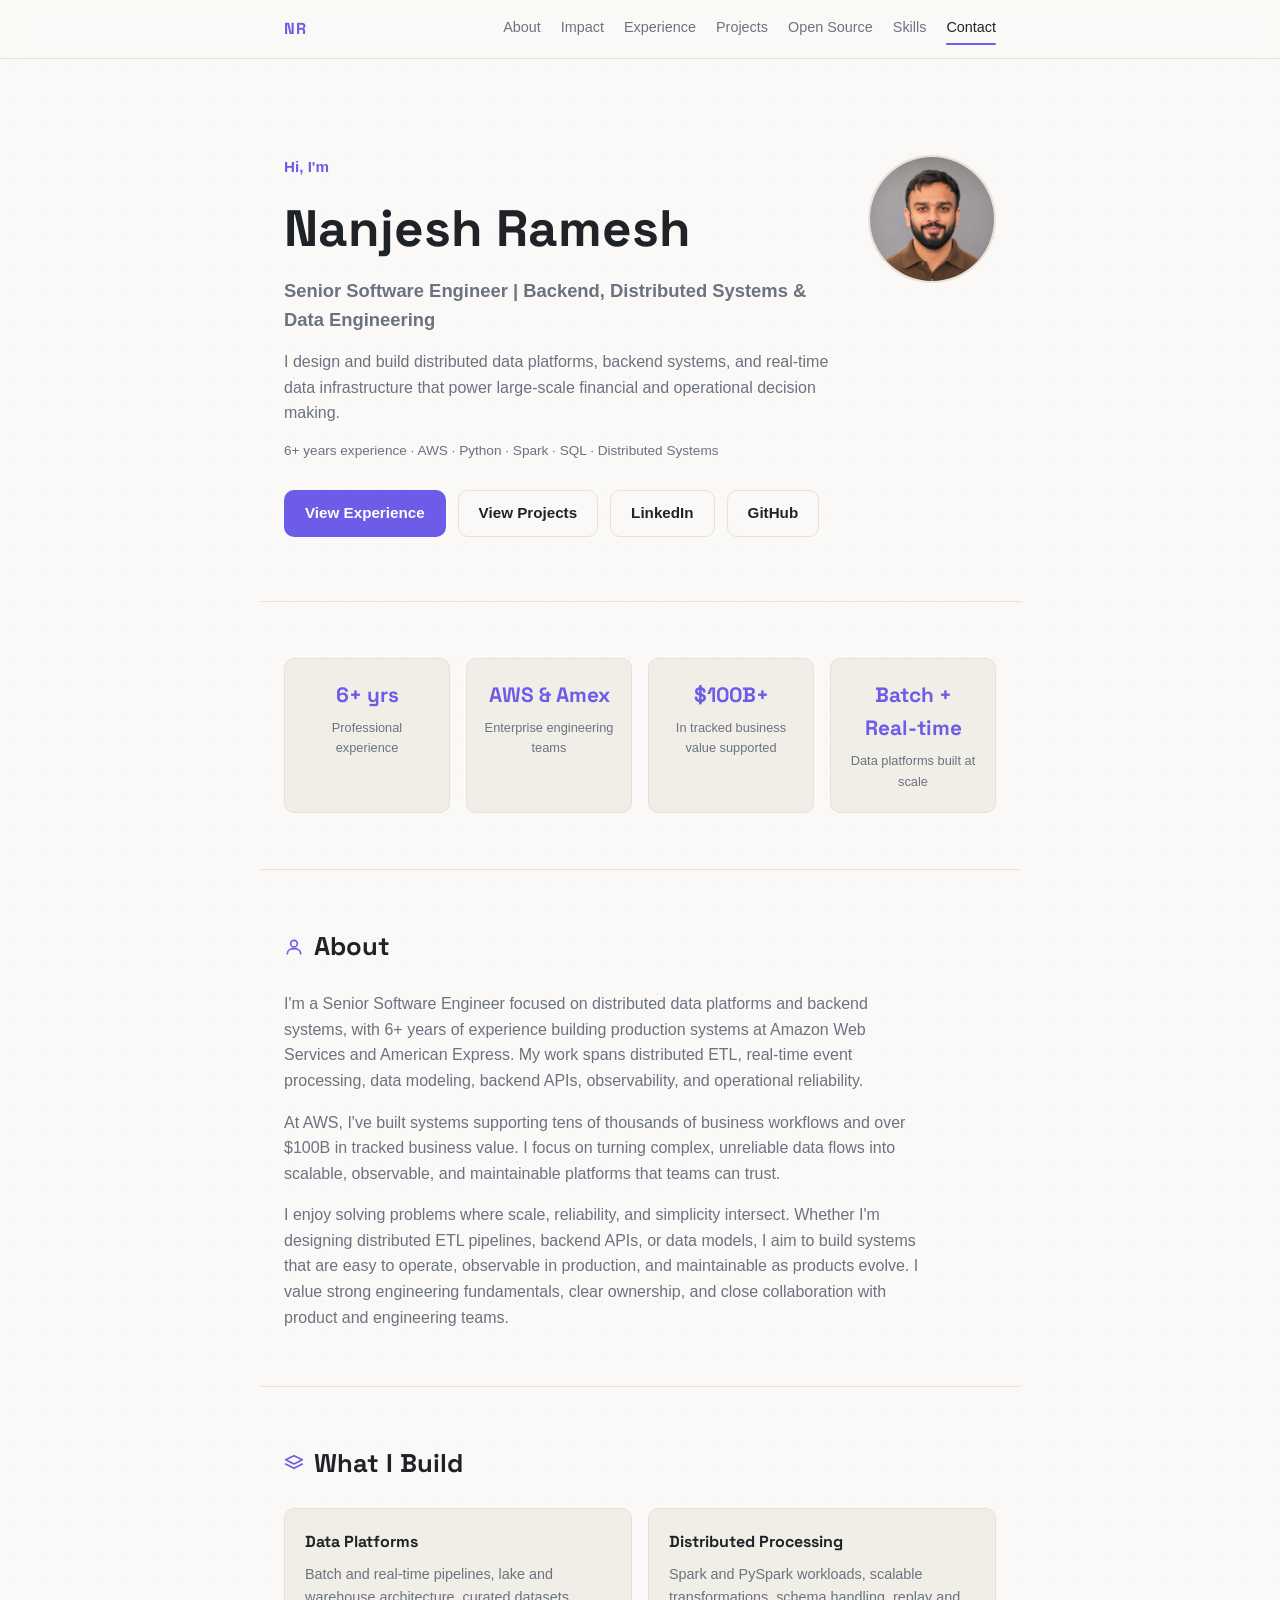
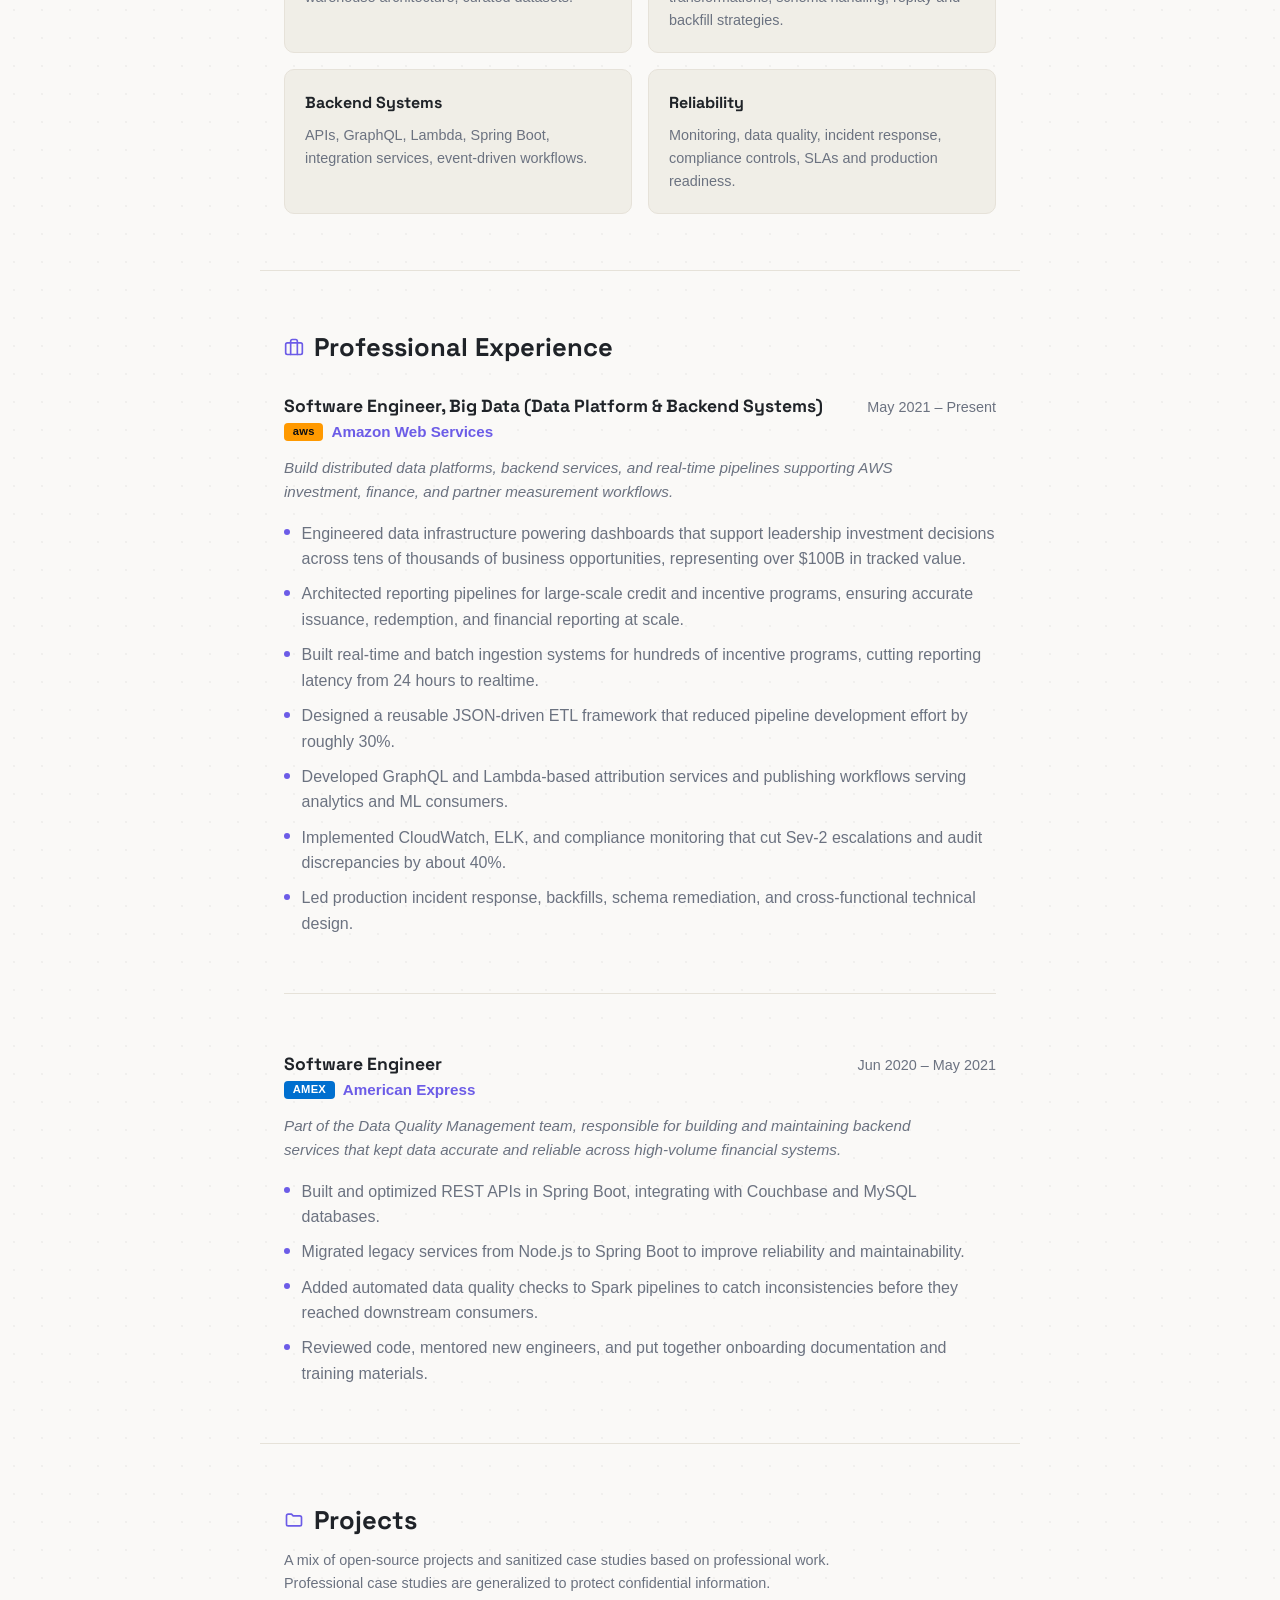
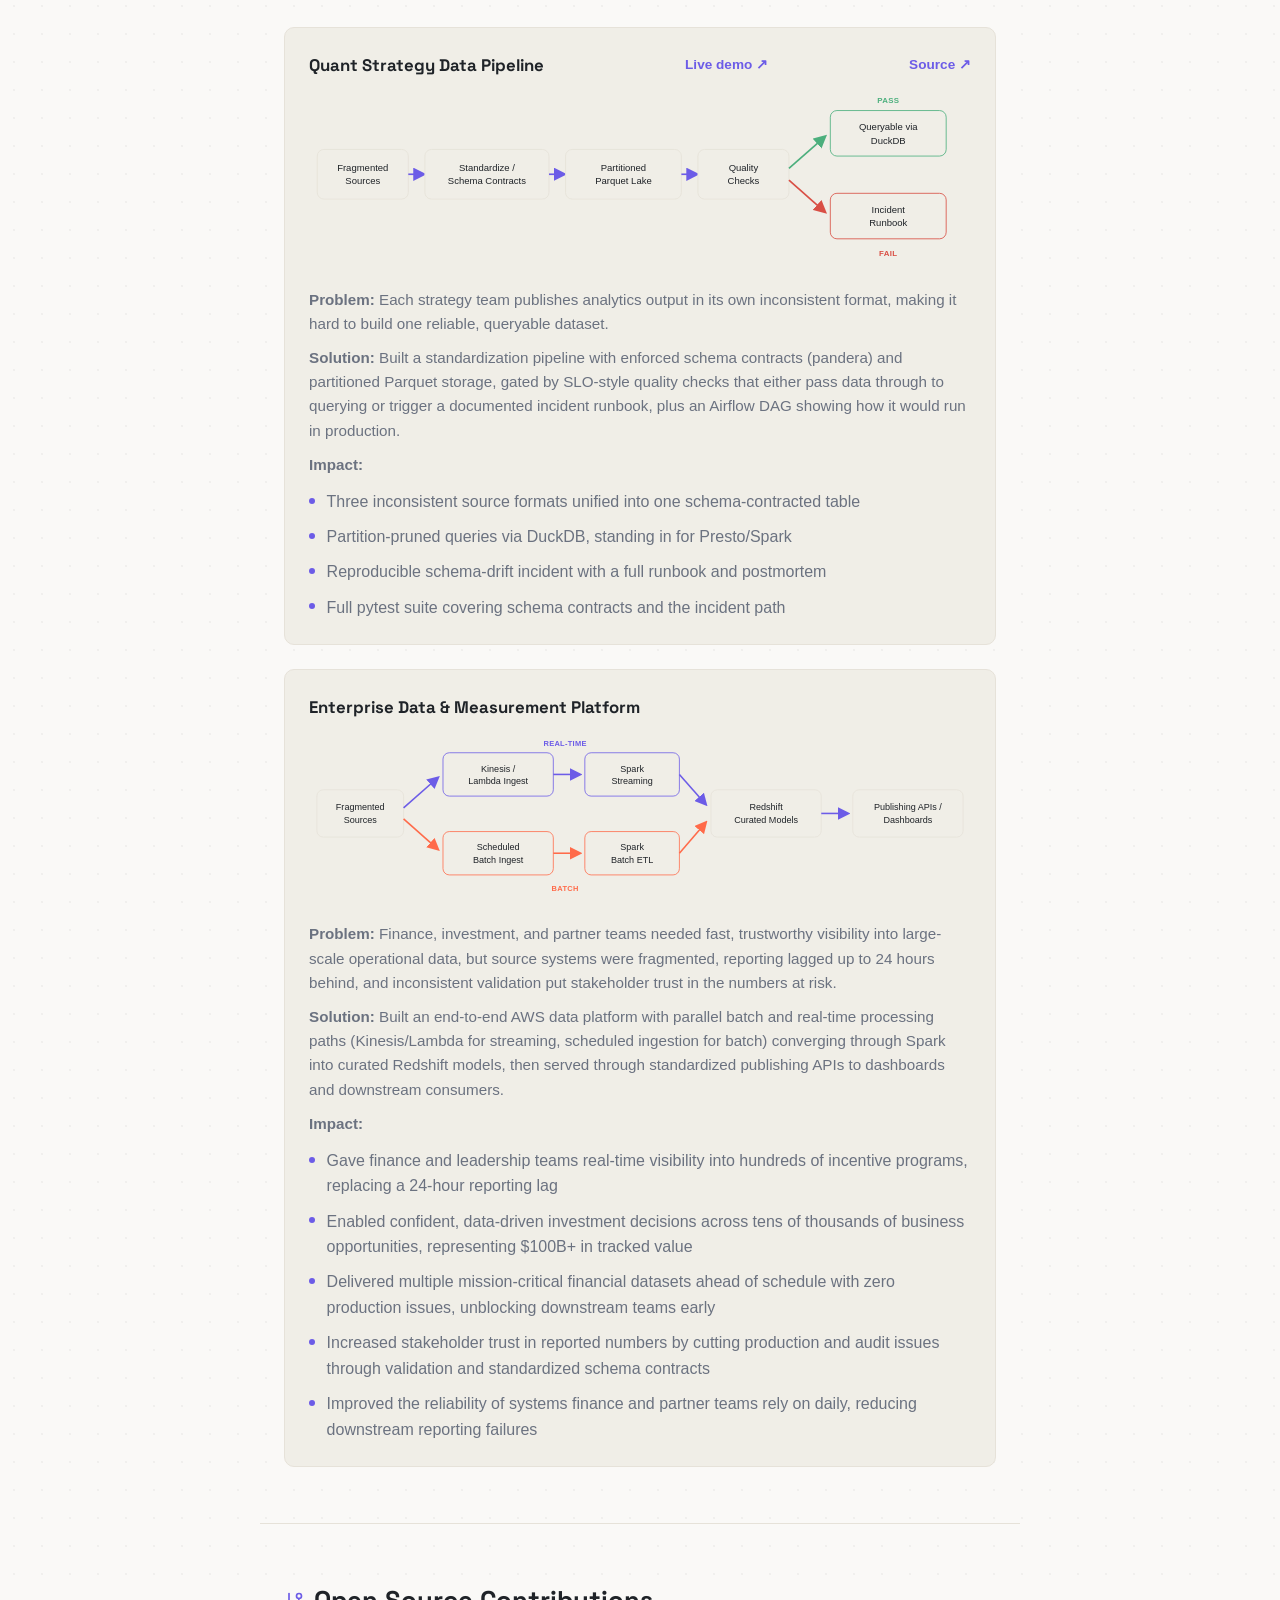
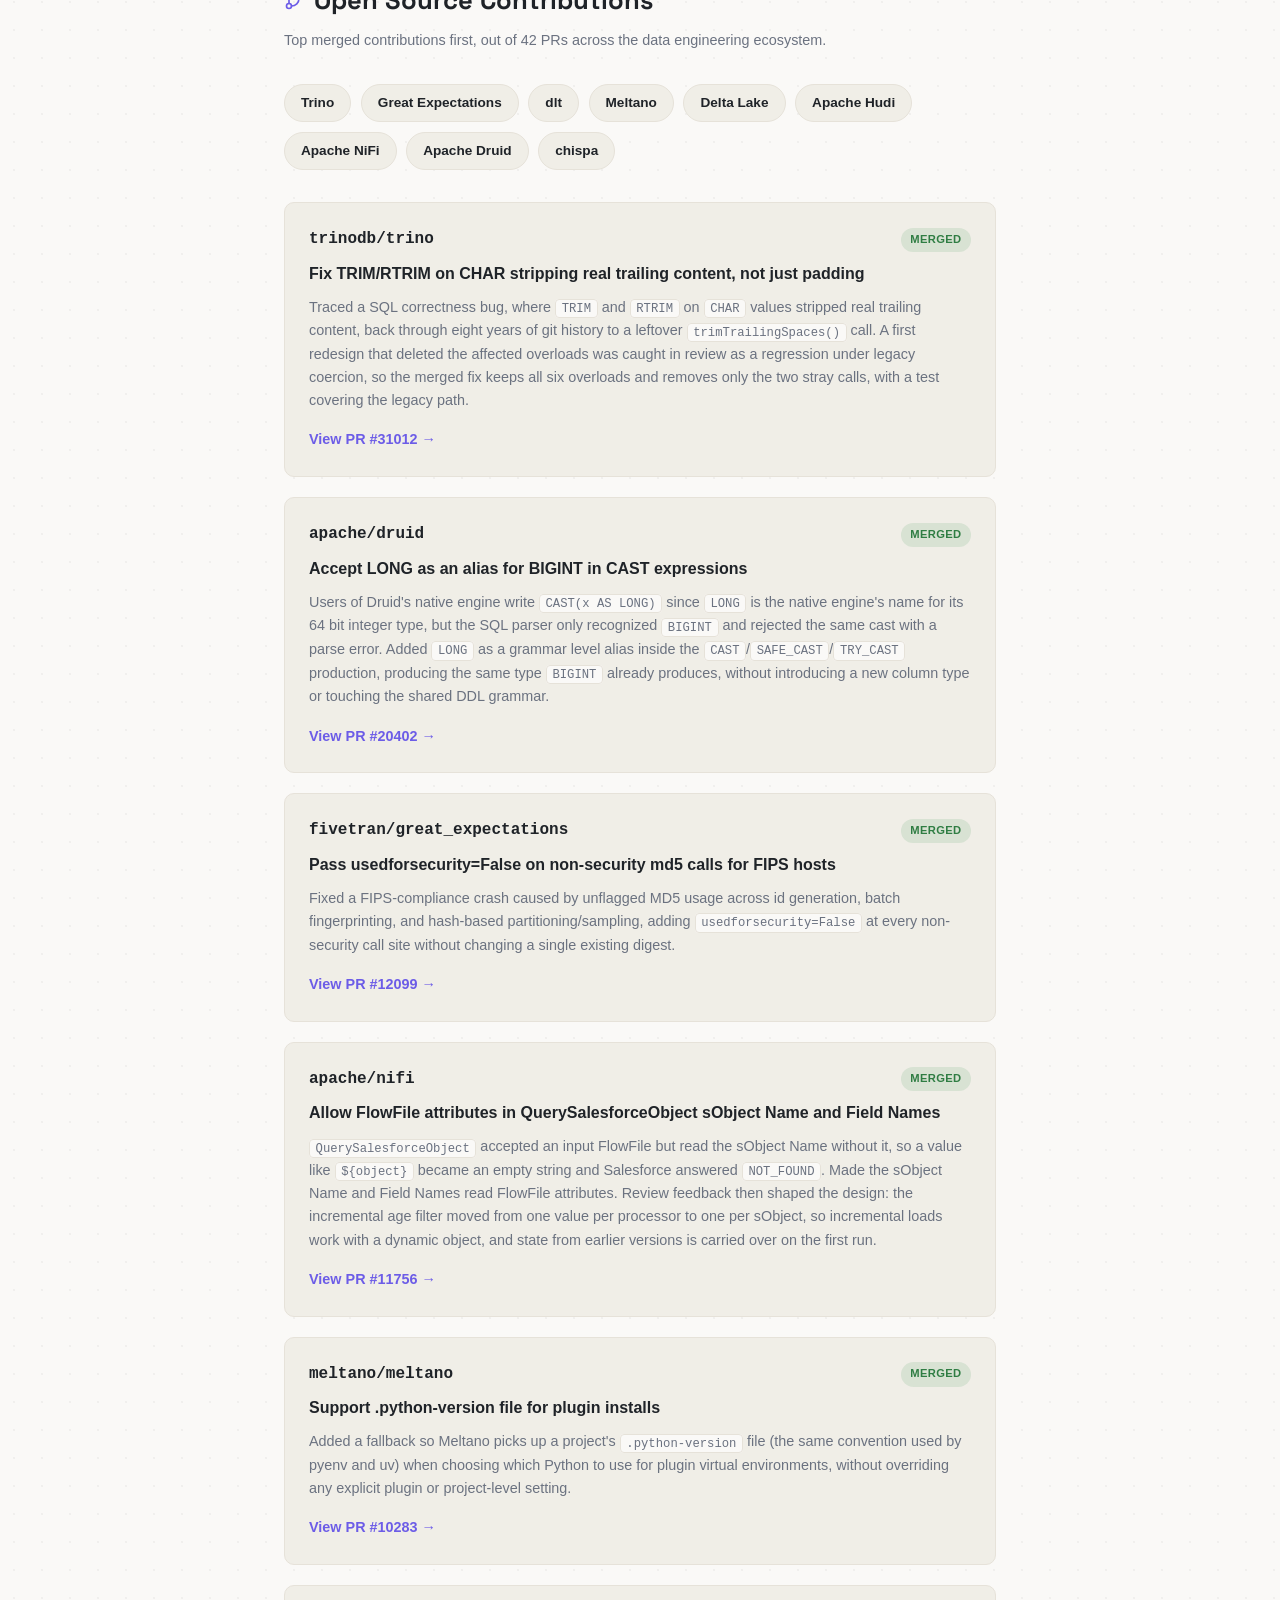
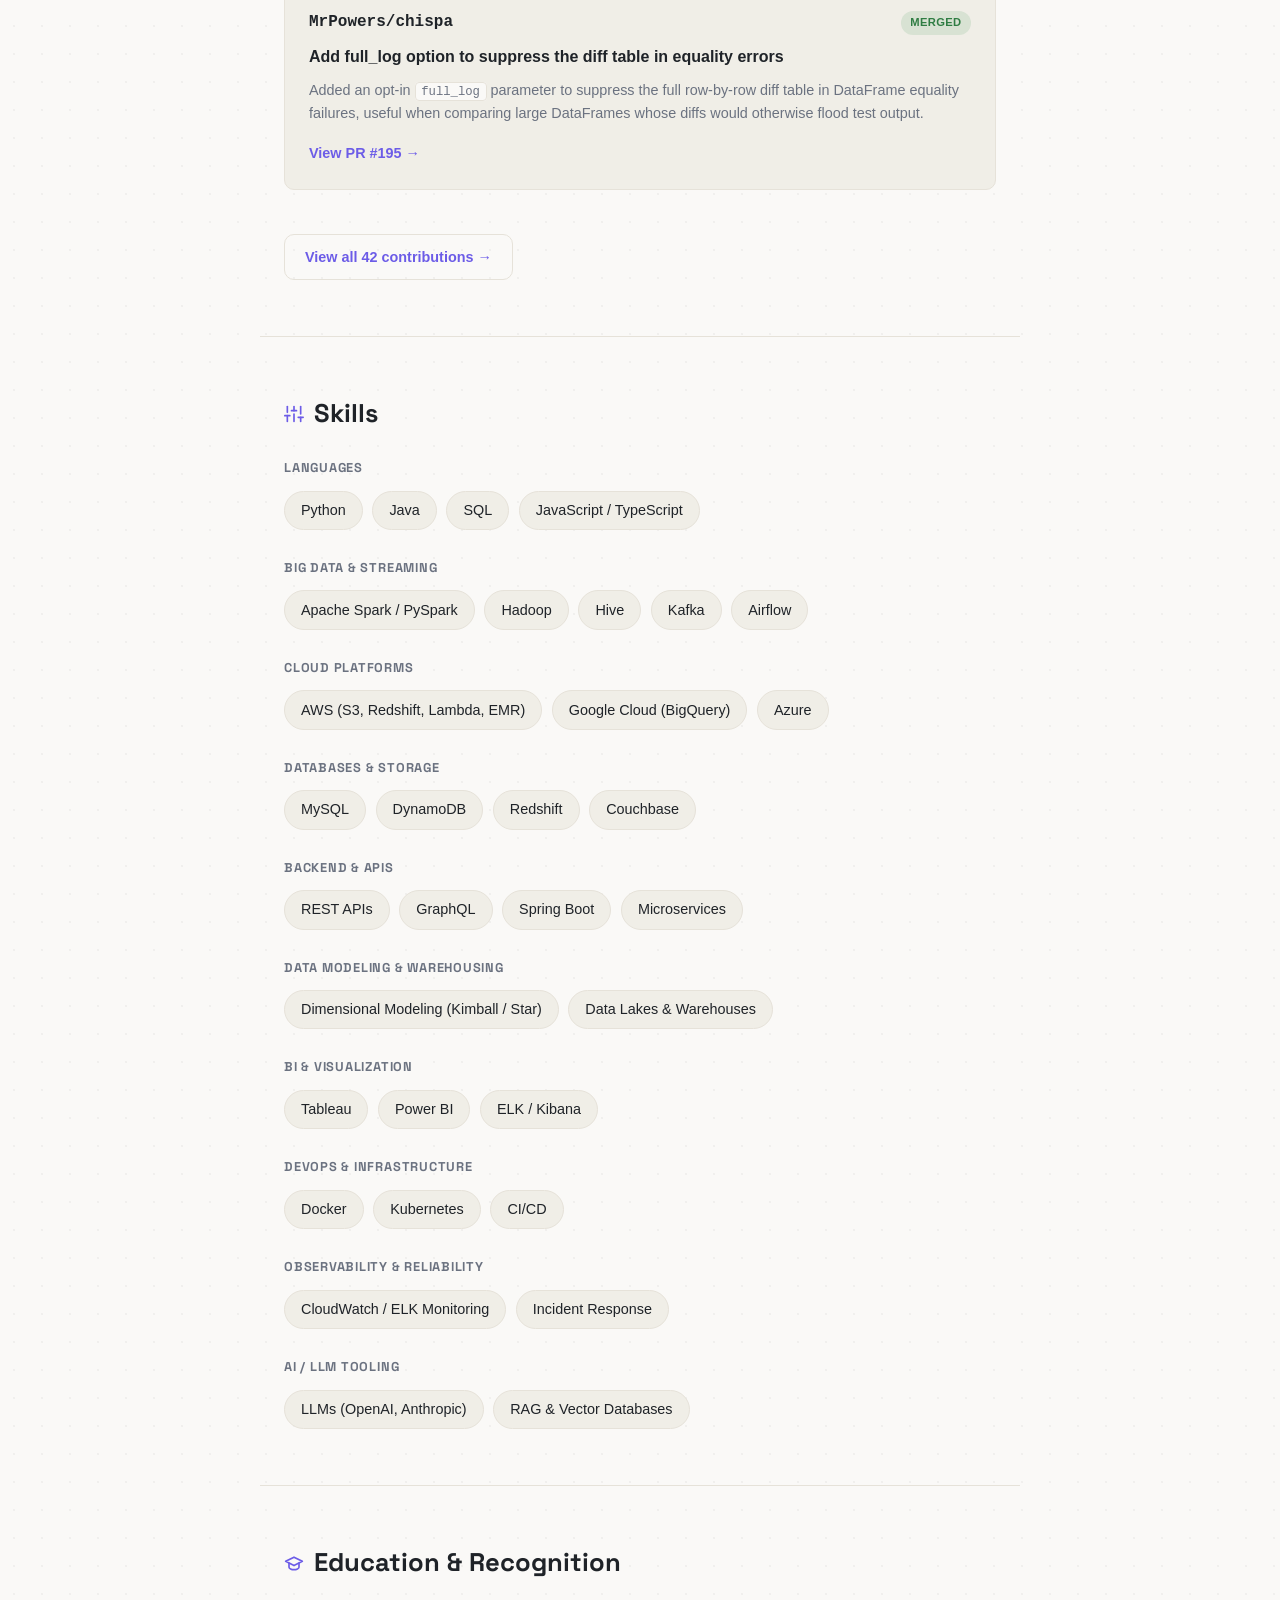
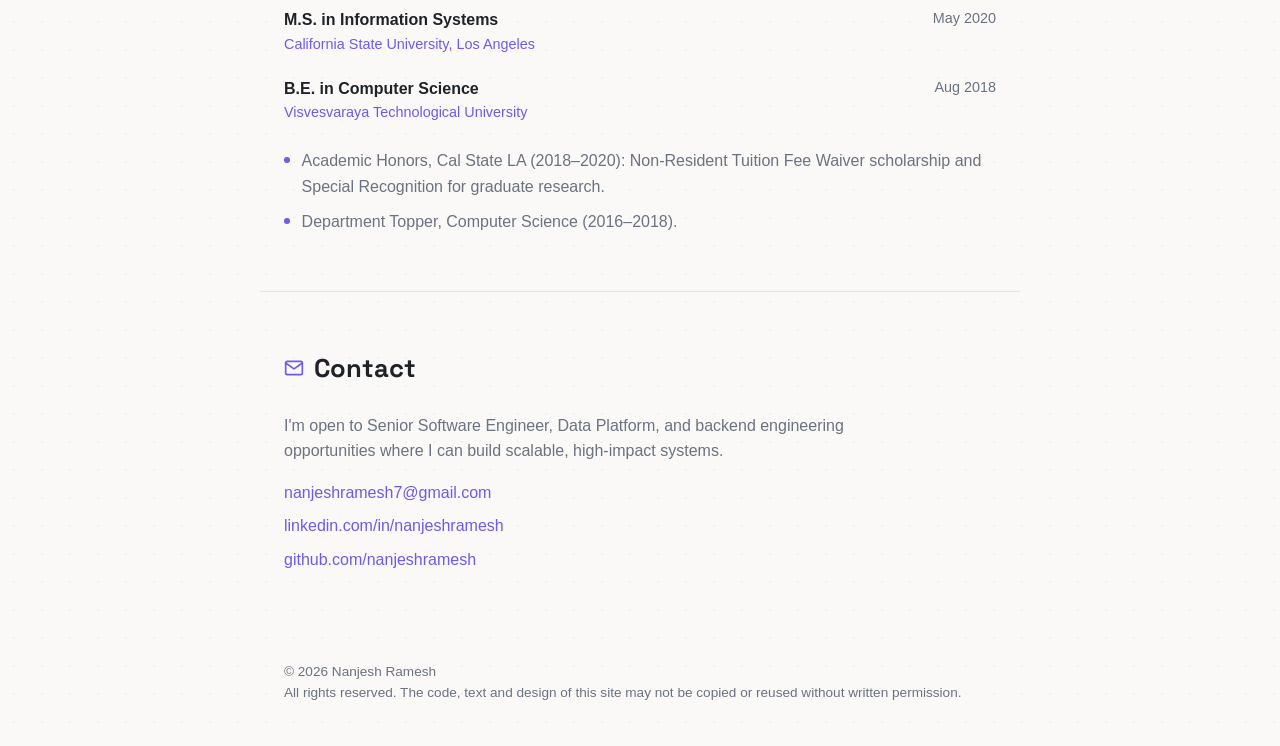
==== commit 968ba826: "Add open Trino PR #32380 (42 PRs, 29 merged, 13 open)" ====
--- a/index.html
+++ b/index.html
@@ -321,7 +321,7 @@
 
     <section id="opensource" class="section">
       <h2 class="section-title"><svg class="icon" viewBox="0 0 24 24" fill="none" stroke="currentColor" stroke-width="2" stroke-linecap="round" stroke-linejoin="round"><line x1="6" y1="3" x2="6" y2="15"/><circle cx="18" cy="6" r="3"/><circle cx="6" cy="18" r="3"/><path d="M18 9a9 9 0 0 1-9 9"/></svg>Open Source Contributions</h2>
-      <p class="section-subtitle">Top merged contributions first, out of 41 PRs across the data engineering ecosystem.</p>
+      <p class="section-subtitle">Top merged contributions first, out of 42 PRs across the data engineering ecosystem.</p>
       <ul class="oss-communities">
         <li><a href="https://github.com/trinodb/trino" target="_blank" rel="noopener">Trino</a></li>
         <li><a href="https://github.com/fivetran/great_expectations" target="_blank" rel="noopener">Great Expectations</a></li>
@@ -430,7 +430,7 @@
         <a href="https://github.com/MrPowers/chispa/pull/195" target="_blank" rel="noopener" class="oss-link">View PR #195 →</a>
       </div>
 
-      <a href="open-source/" class="oss-view-all reveal">View all 41 contributions →</a>
+      <a href="open-source/" class="oss-view-all reveal">View all 42 contributions →</a>
     </section>
 
     <section id="skills" class="section">
